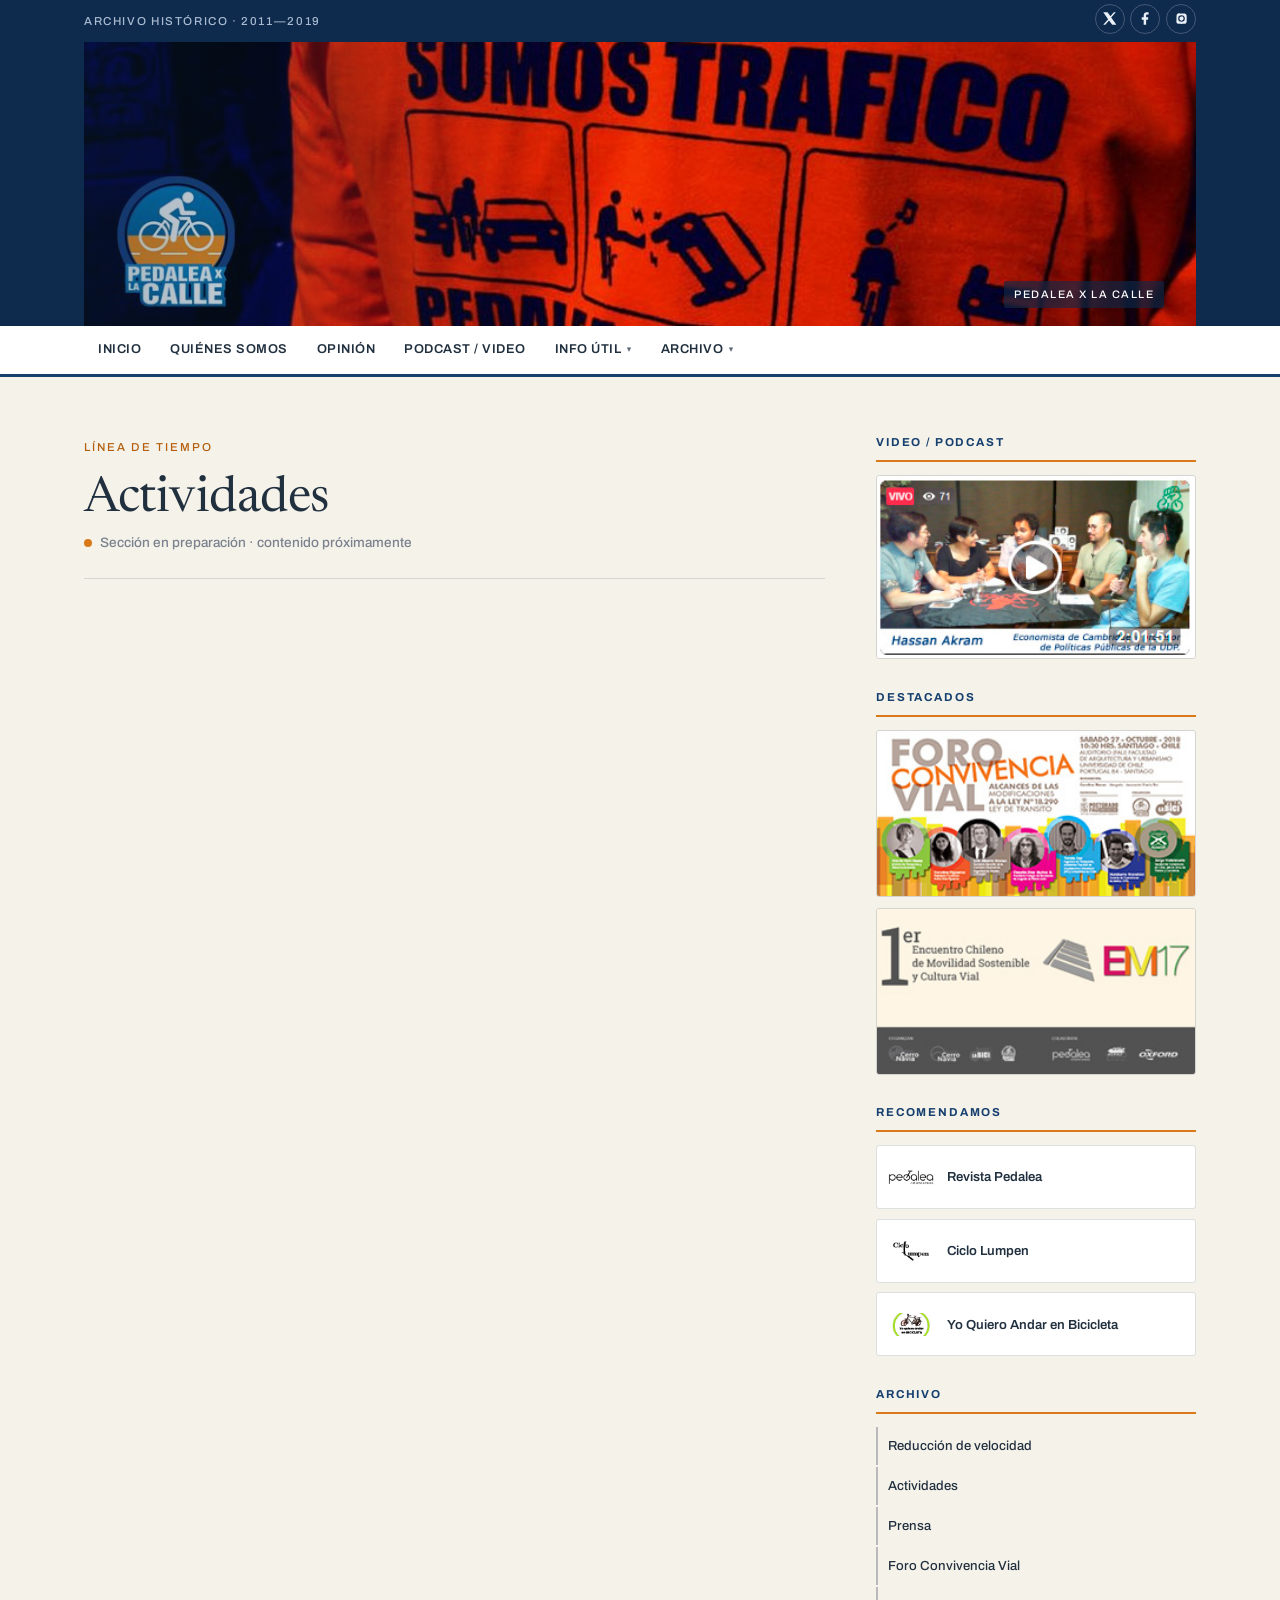
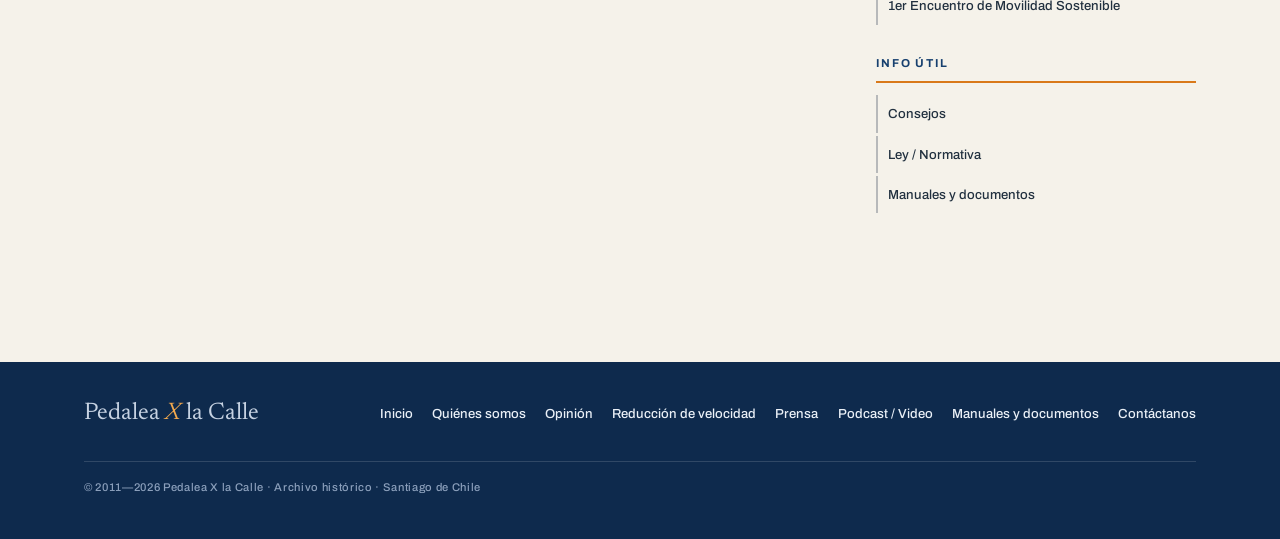
==== actividades.html @ b1c5f477 "Rediseño: portada + estructura completa con cabecera y sidebar del sitio original - Layout cabecera " ====
<!DOCTYPE html>
<html lang="es">
<head>
  <meta charset="UTF-8">
  <meta name="viewport" content="width=device-width, initial-scale=1.0">
  <title>Actividades · Pedalea X la Calle</title>
  <meta name="description" content="Actividades — archivo histórico de Pedalea X la Calle.">
  <link rel="stylesheet" href="css/estilo.css">
</head>
<body>
  <a class="skip" href="#main">Saltar al contenido</a>

  <div class="topbar">
    <div class="wrap topbar__inner">
      <span class="topbar__tag">Archivo histórico · 2011—2019</span>
      <ul class="social" aria-label="Redes sociales">
        <li><a href="https://twitter.com/Pedaleaxlacalle" aria-label="Twitter" target="_blank" rel="noopener"><svg viewBox="0 0 24 24" aria-hidden="true"><path d="M18.9 2H22l-7.3 8.3L23 22h-6.6l-5.2-6.8L5.3 22H2l7.8-8.9L2 2h6.8l4.7 6.2L18.9 2z"/></svg></a></li>
        <li><a href="https://facebook.com/PedaleaXlaCalle" aria-label="Facebook" target="_blank" rel="noopener"><svg viewBox="0 0 24 24" aria-hidden="true"><path d="M13 22v-8h3l.5-4H13V7.5c0-1.1.3-1.8 1.9-1.8H17V2.2c-.4 0-1.6-.1-3-.1-2.9 0-4.9 1.8-4.9 5v2.8H6v4h3.1v8H13z"/></svg></a></li>
        <li><a href="https://instagram.com/pedaleaxlacalle" aria-label="Instagram" target="_blank" rel="noopener"><svg viewBox="0 0 24 24" aria-hidden="true"><path d="M12 4c2.6 0 3 0 4 .06 1 .05 1.5.2 1.9.35.5.18.8.4 1.2.8.4.4.6.7.8 1.2.15.4.3.9.35 1.9.06 1 .06 1.4.06 4s0 3-.06 4c-.05 1-.2 1.5-.35 1.9-.18.5-.4.8-.8 1.2-.4.4-.7.6-1.2.8-.4.15-.9.3-1.9.35-1 .06-1.4.06-4 .06s-3 0-4-.06c-1-.05-1.5-.2-1.9-.35-.5-.18-.8-.4-1.2-.8-.4-.4-.6-.7-.8-1.2-.15-.4-.3-.9-.35-1.9C4 15 4 14.6 4 12s0-3 .06-4c.05-1 .2-1.5.35-1.9.18-.5.4-.8.8-1.2.4-.4.7-.6 1.2-.8.4-.15.9-.3 1.9-.35C9 4 9.4 4 12 4zm0 2.7A5.3 5.3 0 1 0 12 17.3 5.3 5.3 0 0 0 12 6.7zm0 1.9A3.4 3.4 0 1 1 12 15.4 3.4 3.4 0 0 1 12 8.6zm5.5-.9a1.25 1.25 0 1 1 0 2.5 1.25 1.25 0 0 1 0-2.5z"/></svg></a></li>
      </ul>
    </div>
  </div>

  <header class="masthead">
    <div class="wrap">
      <a class="banner" href="index.html" aria-label="Pedalea X la Calle — inicio">
        <img id="banner" src="img/cabecera-1.jpg" width="1144" height="292"
             alt="Pedalea X la Calle — ciclistas ocupando la calle en Santiago">
        <span class="banner__caption">Pedalea X la Calle</span>
      </a>
    </div>
  </header>

  <nav class="mainnav" aria-label="Menú principal">
    <div class="wrap mainnav__inner">
      <button class="nav-toggle" aria-expanded="false" aria-controls="menu">☰ Menú</button>
      <ul class="menu" id="menu">
        <li><a href="index.html">Inicio</a></li>
        <li><a href="quienes-somos.html">Quiénes somos</a></li>
        <li><a href="opinion.html">Opinión</a></li>
        <li><a href="podcast-video.html">Podcast / Video</a></li>
        <li class="has-sub">
          <button class="menu__btn" aria-expanded="false">Info útil</button>
          <ul class="submenu">
            <li class="submenu__label">Recursos</li>
            <li><a href="consejos.html">Consejos</a></li>
            <li><a href="normativa.html">Ley / Normativa</a></li>
            <li><a href="manuales.html">Manuales y documentos</a></li>
          </ul>
        </li>
        <li class="has-sub">
          <button class="menu__btn" aria-expanded="false">Archivo</button>
          <ul class="submenu">
            <li class="submenu__label">Campañas e hitos</li>
            <li><a href="reduccion-velocidad.html">Reducción de velocidad</a></li>
            <li><a href="actividades.html">Actividades</a></li>
            <li><a href="prensa.html">Prensa</a></li>
            <li><a href="foro-convivencia-vial.html">Foro Convivencia Vial</a></li>
            <li><a href="encuentro-movilidad.html">1er Encuentro de Movilidad Sostenible</a></li>
          </ul>
        </li>
      </ul>
    </div>
  </nav>

  <div class="wrap layout">

    <main class="content" id="main">
      <div class="page-title">
        <span class="kicker">Línea de tiempo</span>
        <h1>Actividades</h1>
        <span class="stub-note">Sección en preparación · contenido próximamente</span>
      </div>
    </main>

    <aside class="sidebar" aria-label="Contenido complementario">
      <div class="widget">
        <h2 class="widget__title">Video / Podcast</h2>
        <a class="w-banner" href="podcast-video.html">
          <img src="img/banner-podcast.jpg" width="284" height="163" alt="Conversaciones en video de Pedalea X la Calle">
        </a>
      </div>
      <div class="widget">
        <h2 class="widget__title">Destacados</h2>
        <div class="w-banners">
          <a class="w-banner" href="foro-convivencia-vial.html">
            <img src="img/banner-foro.jpg" width="270" height="140" alt="Foro Convivencia Vial 2018">
          </a>
          <a class="w-banner" href="encuentro-movilidad.html">
            <img src="img/banner-encuentro.jpg" width="270" height="140" alt="1er Encuentro de Movilidad Sostenible y Cultura Vial">
          </a>
        </div>
      </div>
      <div class="widget">
        <h2 class="widget__title">Recomendamos</h2>
        <ul class="w-allies">
          <li><a href="https://revistapedalea.com" target="_blank" rel="noopener"><img src="img/aliado-revistapedalea.jpg" alt="Revista Pedalea"><span>Revista Pedalea</span></a></li>
          <li><a href="http://ciclolumpen.cl" target="_blank" rel="noopener"><img src="img/aliado-ciclolumpen.jpg" alt="Ciclo Lumpen"><span>Ciclo Lumpen</span></a></li>
          <li><a href="https://www.facebook.com/Yo-quiero-andar-en-Bicicleta-140569169340311/" target="_blank" rel="noopener"><img src="img/aliado-yoquiero.jpg" alt="Yo Quiero Andar en Bicicleta"><span>Yo Quiero Andar en Bicicleta</span></a></li>
        </ul>
      </div>
      <div class="widget">
        <h2 class="widget__title">Archivo</h2>
        <ul class="w-nav">
          <li><a href="reduccion-velocidad.html">Reducción de velocidad</a></li>
          <li><a href="actividades.html">Actividades</a></li>
          <li><a href="prensa.html">Prensa</a></li>
          <li><a href="foro-convivencia-vial.html">Foro Convivencia Vial</a></li>
          <li><a href="encuentro-movilidad.html">1er Encuentro de Movilidad Sostenible</a></li>
        </ul>
      </div>
      <div class="widget">
        <h2 class="widget__title">Info útil</h2>
        <ul class="w-nav">
          <li><a href="consejos.html">Consejos</a></li>
          <li><a href="normativa.html">Ley / Normativa</a></li>
          <li><a href="manuales.html">Manuales y documentos</a></li>
        </ul>
      </div>
    </aside>

  </div>

  <footer class="site-foot">
    <div class="wrap site-foot__inner">
      <span class="site-foot__brand">Pedalea <em>X</em> la Calle</span>
      <nav class="site-foot__links" aria-label="Pie">
        <a href="index.html">Inicio</a>
        <a href="quienes-somos.html">Quiénes somos</a>
        <a href="opinion.html">Opinión</a>
        <a href="reduccion-velocidad.html">Reducción de velocidad</a>
        <a href="prensa.html">Prensa</a>
        <a href="podcast-video.html">Podcast / Video</a>
        <a href="manuales.html">Manuales y documentos</a>
        <a href="mailto:contacto@pedaleaxlacalle.cl">Contáctanos</a>
      </nav>
      <p class="site-foot__meta">© 2011—2026 Pedalea X la Calle · Archivo histórico · Santiago de Chile</p>
    </div>
  </footer>

  <script src="js/script.js"></script>
</body>
</html>
---- css/estilo.css ----
/* =========================================================
   PEDALEA X LA CALLE — Archivo histórico
   Estructura original (cabecera + barra lateral) con
   estética de archivo refinada. Paleta de marca: azul
   marino + naranja, sobre papel claro.
   Fuentes auto-alojadas: Newsreader (serif) + Archivo (sans).
   ========================================================= */

@import url("../fonts/fonts.css");

/* ---------- Tokens ---------- */
:root {
  --bg:        #F5F2EA;
  --surface:   #FFFFFF;
  --surface-2: #EFEBE0;
  --ink:       #21303F;
  --ink-soft:  #55606D;
  --muted:     #7A828D;
  --navy:      #17406F;
  --navy-deep: #0E2A4D;
  --orange:    #D9791A;
  --orange-deep:#B45F0E;
  --line:      rgba(20, 40, 60, 0.14);
  --line-strong: rgba(20, 40, 60, 0.28);

  --serif: 'Newsreader', Georgia, 'Times New Roman', serif;
  --sans:  'Archivo', system-ui, -apple-system, Segoe UI, sans-serif;

  --wrap: 1200px;
  --gutter: clamp(1rem, 3.5vw, 2.75rem);
  --radius: 3px;
}

*, *::before, *::after { box-sizing: border-box; }
html { -webkit-text-size-adjust: 100%; scroll-behavior: smooth; }
body {
  margin: 0;
  background: var(--bg);
  color: var(--ink);
  font-family: var(--serif);
  font-size: clamp(1rem, 0.35vw + 0.96rem, 1.12rem);
  line-height: 1.65;
  -webkit-font-smoothing: antialiased;
  overflow-x: hidden;
}
img { max-width: 100%; display: block; }
a { color: var(--navy); text-underline-offset: 2px; }
a:hover { color: var(--orange-deep); }

.wrap { max-width: var(--wrap); margin-inline: auto; padding-inline: var(--gutter); }
.sans { font-family: var(--sans); }

/* Skip link */
.skip { position: absolute; left: -999px; top: 0; background: var(--navy); color: #fff; padding: .6rem 1rem; z-index: 1000; font-family: var(--sans); }
.skip:focus { left: .5rem; top: .5rem; }

/* =========================================================
   TOP BAR (redes + buscador)
   ========================================================= */
.topbar { background: var(--navy-deep); color: #EAF0F7; }
.topbar__inner { display: flex; align-items: center; justify-content: space-between; gap: 1rem; min-height: 42px; }
.topbar__tag { font-family: var(--sans); font-size: .72rem; letter-spacing: .14em; text-transform: uppercase; color: #A9BBD1; }
.social { display: flex; gap: .35rem; list-style: none; margin: 0; padding: 0; }
.social a {
  display: inline-flex; align-items: center; justify-content: center;
  width: 30px; height: 30px; border-radius: 50%; color: #EAF0F7; text-decoration: none;
  border: 1px solid rgba(255,255,255,.22); transition: background .2s, color .2s, border-color .2s;
}
.social a:hover { background: var(--orange); border-color: var(--orange); color: #fff; }
.social svg { width: 15px; height: 15px; fill: currentColor; }

/* =========================================================
   MASTHEAD (cabecera con imagen rotativa)
   ========================================================= */
.masthead { background: var(--navy-deep); }
.banner {
  display: block;
  position: relative;
  aspect-ratio: 1144 / 292;
  max-height: 300px;
  overflow: hidden;
  background: var(--navy-deep);
  text-decoration: none;
}
.banner img { width: 100%; height: 100%; object-fit: cover; object-position: center; }
.banner::after {
  content: ""; position: absolute; inset: 0;
  background: linear-gradient(90deg, rgba(14,42,77,.35) 0%, rgba(14,42,77,0) 45%);
  pointer-events: none;
}
.banner__caption {
  position: absolute; right: clamp(.8rem, 3vw, 2rem); bottom: clamp(.6rem, 2vw, 1.1rem);
  font-family: var(--sans); font-size: .68rem; letter-spacing: .14em; text-transform: uppercase;
  color: #fff; background: rgba(14,42,77,.62); padding: .3rem .6rem; border-radius: 2px; backdrop-filter: blur(2px);
}

/* =========================================================
   NAV PRINCIPAL
   ========================================================= */
.mainnav { background: var(--surface); border-bottom: 3px solid var(--navy); position: sticky; top: 0; z-index: 200; }
.mainnav__inner { display: flex; align-items: stretch; justify-content: space-between; gap: 1rem; }
.menu { display: flex; flex-wrap: wrap; list-style: none; margin: 0; padding: 0; }
.menu > li { position: relative; }
.menu > li > a, .menu__btn {
  display: inline-flex; align-items: center; gap: .35rem;
  font-family: var(--sans); font-weight: 600; font-size: .8rem; letter-spacing: .04em; text-transform: uppercase;
  color: var(--ink); text-decoration: none;
  padding: 1.1rem .9rem; border: 0; background: none; cursor: pointer; line-height: 1;
  transition: color .2s, background .2s;
}
.menu > li > a:hover, .menu__btn:hover { color: var(--orange-deep); background: var(--surface-2); }
.menu > li > a[aria-current="page"] { color: var(--navy); box-shadow: inset 0 -3px 0 var(--orange); }
.menu__btn::after { content: "▾"; font-size: .7em; opacity: .7; }

/* Dropdown */
.has-sub .submenu {
  position: absolute; top: 100%; left: 0; min-width: 250px;
  background: var(--surface); border: 1px solid var(--line-strong); border-top: 3px solid var(--orange);
  list-style: none; margin: 0; padding: .4rem 0; box-shadow: 0 14px 30px rgba(14,42,77,.16);
  opacity: 0; visibility: hidden; transform: translateY(6px); transition: opacity .18s, transform .18s, visibility .18s; z-index: 10;
}
.has-sub:hover .submenu, .has-sub:focus-within .submenu, .submenu.open { opacity: 1; visibility: visible; transform: none; }
.submenu a { display: block; font-family: var(--sans); font-size: .82rem; color: var(--ink); text-decoration: none; padding: .6rem 1.1rem; }
.submenu a:hover { background: var(--surface-2); color: var(--orange-deep); }
.submenu__label { display: block; font-family: var(--sans); font-size: .62rem; letter-spacing: .16em; text-transform: uppercase; color: var(--muted); padding: .5rem 1.1rem .2rem; }

.nav-toggle { display: none; }

/* =========================================================
   LAYOUT (contenido + sidebar)
   ========================================================= */
.layout { display: grid; grid-template-columns: minmax(0, 1fr) 320px; gap: clamp(1.6rem, 4vw, 3.5rem); padding-block: clamp(2rem, 5vw, 3.5rem); align-items: start; }
.content { min-width: 0; }
.sidebar { min-width: 0; position: sticky; top: 78px; }

/* =========================================================
   PORTADA — contenido principal
   ========================================================= */
.lead { border-bottom: 1px solid var(--line); padding-bottom: 2rem; margin-bottom: 2.2rem; }
.lead .kicker { font-family: var(--sans); font-size: .74rem; letter-spacing: .18em; text-transform: uppercase; color: var(--orange-deep); }
.lead h1 { font-weight: 400; font-size: clamp(2.1rem, 4.6vw, 3.4rem); line-height: 1.06; letter-spacing: -.01em; margin: .8rem 0 1rem; }
.lead h1 em { font-style: italic; color: var(--navy); }
.lead p { color: var(--ink-soft); font-size: clamp(1.05rem, 1.3vw, 1.22rem); max-width: 60ch; margin: 0; }

.block-head { display: flex; align-items: baseline; justify-content: space-between; gap: 1rem; margin: 2.6rem 0 1.2rem; }
.block-head h2 { font-family: var(--sans); font-weight: 700; font-size: .82rem; letter-spacing: .16em; text-transform: uppercase; color: var(--navy); margin: 0; }
.block-head h2::before { content: ""; display: inline-block; width: 26px; height: 2px; background: var(--orange); vertical-align: middle; margin-right: .6rem; }

/* Destacado grande (campaña madre) */
.hero-feature {
  display: grid; grid-template-columns: 1.15fr 1fr; gap: 0;
  background: var(--navy-deep); color: #EAF0F7; border-radius: var(--radius); overflow: hidden;
}
.hero-feature__body { padding: clamp(1.6rem, 3vw, 2.6rem); }
.hero-feature__tag { font-family: var(--sans); font-size: .7rem; letter-spacing: .16em; text-transform: uppercase; color: var(--orange); }
.hero-feature h3 { font-weight: 400; font-size: clamp(1.6rem, 3vw, 2.4rem); line-height: 1.08; margin: .7rem 0 .8rem; }
.hero-feature h3 em { font-style: italic; color: #F2A94E; }
.hero-feature p { color: #C6D2E2; margin: 0 0 1.4rem; }
.hero-feature__media { background: var(--navy) center/cover; display: grid; place-items: center; position: relative; min-height: 180px; }
.hero-feature__num { font-family: var(--serif); font-style: italic; font-weight: 300; font-size: clamp(5rem, 12vw, 9rem); color: rgba(242,169,78,.28); line-height: 1; }
.more-link { display: inline-flex; align-items: center; gap: .5rem; font-family: var(--sans); font-weight: 700; font-size: .78rem; letter-spacing: .06em; text-transform: uppercase; color: #F2A94E; text-decoration: none; }
.more-link:hover { color: #fff; }
.more-link .arw { transition: transform .2s; }
.more-link:hover .arw { transform: translateX(4px); }

/* Cards de secciones */
.cards { display: grid; grid-template-columns: repeat(auto-fill, minmax(min(100%, 220px), 1fr)); gap: 1px; background: var(--line-strong); border: 1px solid var(--line-strong); border-radius: var(--radius); overflow: hidden; }
.card { background: var(--surface); padding: 1.4rem 1.3rem 1.6rem; text-decoration: none; color: inherit; display: flex; flex-direction: column; gap: .45rem; min-height: 170px; transition: background .2s; }
.card:hover { background: var(--surface-2); }
.card__k { font-family: var(--sans); font-size: .66rem; letter-spacing: .12em; text-transform: uppercase; color: var(--orange-deep); }
.card h3 { font-weight: 400; font-size: 1.35rem; line-height: 1.12; margin: .1rem 0 0; }
.card p { color: var(--ink-soft); font-size: .92rem; margin: 0; }
.card__go { margin-top: auto; font-family: var(--sans); font-size: .68rem; text-transform: uppercase; letter-spacing: .08em; color: var(--muted); }
.card:hover .card__go { color: var(--orange-deep); }

/* =========================================================
   SIDEBAR — widgets
   ========================================================= */
.widget { margin-bottom: 1.8rem; }
.widget__title { font-family: var(--sans); font-weight: 700; font-size: .72rem; letter-spacing: .16em; text-transform: uppercase; color: var(--navy); margin: 0 0 .8rem; padding-bottom: .5rem; border-bottom: 2px solid var(--orange); }

/* Video/Podcast destacado */
.w-featured { display: block; text-decoration: none; color: #fff; background: var(--navy); border-radius: var(--radius); padding: 1.3rem 1.2rem; position: relative; overflow: hidden; transition: background .2s; }
.w-featured:hover { background: var(--navy-deep); color: #fff; }
.w-featured .k { font-family: var(--sans); font-size: .64rem; letter-spacing: .16em; text-transform: uppercase; color: var(--orange); }
.w-featured strong { display: block; font-family: var(--serif); font-weight: 400; font-size: 1.5rem; line-height: 1.1; margin-top: .3rem; }
.w-featured .play { position: absolute; right: .9rem; bottom: .7rem; width: 38px; height: 38px; border-radius: 50%; background: var(--orange); display: grid; place-items: center; }
.w-featured .play::before { content: ""; border-left: 12px solid #fff; border-top: 7px solid transparent; border-bottom: 7px solid transparent; margin-left: 3px; }

/* Banners del sidebar (video/podcast, archivo) */
.w-banners { display: grid; gap: .7rem; }
.w-banner { display: block; border-radius: var(--radius); overflow: hidden; border: 1px solid var(--line); transition: transform .2s, box-shadow .2s, border-color .2s; }
.w-banner img { width: 100%; height: auto; display: block; }
.w-banner:hover { transform: translateY(-2px); border-color: var(--orange); box-shadow: 0 10px 22px rgba(14,42,77,.14); }

/* Aliados (logos) */
.w-allies { list-style: none; margin: 0; padding: 0; display: grid; gap: .6rem; }
.w-allies a { display: flex; align-items: center; gap: .8rem; text-decoration: none; color: var(--ink); background: #fff; border: 1px solid var(--line); border-radius: var(--radius); padding: .5rem .7rem; transition: border-color .2s, transform .2s; }
.w-allies a:hover { border-color: var(--orange); transform: translateX(3px); }
.w-allies img { width: 46px; height: 46px; object-fit: contain; background: #fff; flex: 0 0 auto; border-radius: 2px; }
.w-allies span { font-family: var(--sans); font-size: .82rem; font-weight: 600; line-height: 1.2; }

/* Índice de navegación en el sidebar (Archivo / Info útil) */
.w-nav { list-style: none; margin: 0; padding: 0; display: grid; gap: .15rem; }
.w-nav a { display: block; font-family: var(--sans); font-size: .82rem; color: var(--ink); text-decoration: none; padding: .5rem .65rem; border-left: 2px solid var(--line-strong); transition: border-color .2s, color .2s, background .2s, padding-left .2s; }
.w-nav a:hover { border-left-color: var(--orange); color: var(--orange-deep); background: var(--surface-2); padding-left: .95rem; }

/* =========================================================
   PÁGINAS INTERIORES (stub + prosa futura)
   ========================================================= */
.page-title { border-bottom: 1px solid var(--line); padding-bottom: 1.2rem; margin-bottom: 1.6rem; }
.page-title .kicker { font-family: var(--sans); font-size: .72rem; letter-spacing: .18em; text-transform: uppercase; color: var(--orange-deep); }
.page-title h1 { font-weight: 400; font-size: clamp(2rem, 4.4vw, 3.1rem); line-height: 1.05; letter-spacing: -.01em; margin: .7rem 0 0; }
.page-title h1 em { font-style: italic; color: var(--navy); }
.stub-note { font-family: var(--sans); font-size: .85rem; color: var(--muted); display: inline-flex; align-items: center; gap: .5rem; margin-top: .4rem; }
.stub-note::before { content: ""; width: 8px; height: 8px; border-radius: 50%; background: var(--orange); }

/* Prosa (para cuando se vuelque contenido) */
.prose { max-width: 68ch; }
.prose p { margin: 0 0 1.1rem; }
.prose h2 { font-weight: 400; font-size: 1.7rem; margin: 2rem 0 .8rem; }
.prose img { border-radius: var(--radius); margin: 1.4rem 0; }

/* =========================================================
   FOOTER
   ========================================================= */
.site-foot { background: var(--navy-deep); color: #C6D2E2; margin-top: clamp(2rem, 6vw, 4rem); }
.site-foot__inner { display: flex; flex-wrap: wrap; align-items: center; justify-content: space-between; gap: 1rem; padding-block: 2rem; }
.site-foot a { color: #EAF0F7; text-decoration: none; }
.site-foot a:hover { color: var(--orange); }
.site-foot__brand { font-family: var(--serif); font-size: 1.5rem; }
.site-foot__brand em { font-style: italic; color: #F2A94E; }
.site-foot__links { font-family: var(--sans); font-size: .82rem; display: flex; gap: 1.2rem; flex-wrap: wrap; }
.site-foot__meta { width: 100%; border-top: 1px solid rgba(255,255,255,.14); padding-top: 1rem; font-family: var(--sans); font-size: .7rem; letter-spacing: .06em; color: #8CA0BC; }

/* =========================================================
   REVEAL
   ========================================================= */
@media (prefers-reduced-motion: no-preference) {
  .reveal { opacity: 0; transform: translateY(18px); transition: opacity .7s ease, transform .7s cubic-bezier(.2,.7,.2,1); }
  .reveal.is-in { opacity: 1; transform: none; }
}

/* =========================================================
   RESPONSIVE
   ========================================================= */
@media (max-width: 900px) {
  .layout { grid-template-columns: 1fr; }
  .sidebar { position: static; border-top: 1px solid var(--line); padding-top: 2rem; }
  .hero-feature { grid-template-columns: 1fr; }
  .hero-feature__media { min-height: 120px; }
}
@media (max-width: 680px) {
  .topbar__tag { display: none; }
  .nav-toggle {
    display: inline-flex; align-items: center; gap: .5rem; margin: .4rem 0;
    font-family: var(--sans); font-weight: 600; font-size: .78rem; text-transform: uppercase; letter-spacing: .08em;
    background: none; border: 1px solid var(--line-strong); color: var(--ink); padding: .55rem .8rem; border-radius: var(--radius); cursor: pointer;
  }
  .mainnav__inner { flex-direction: column; align-items: stretch; }
  .menu { flex-direction: column; max-height: 0; overflow: hidden; transition: max-height .3s ease; }
  .menu.open { max-height: 720px; padding-bottom: .5rem; }
  .menu > li > a, .menu__btn { padding: .85rem .4rem; width: 100%; border-bottom: 1px solid var(--line); }
  .has-sub .submenu { position: static; opacity: 1; visibility: visible; transform: none; box-shadow: none; border: 0; border-left: 2px solid var(--orange); margin-left: .8rem; display: none; }
  .has-sub .submenu.open { display: block; }
}
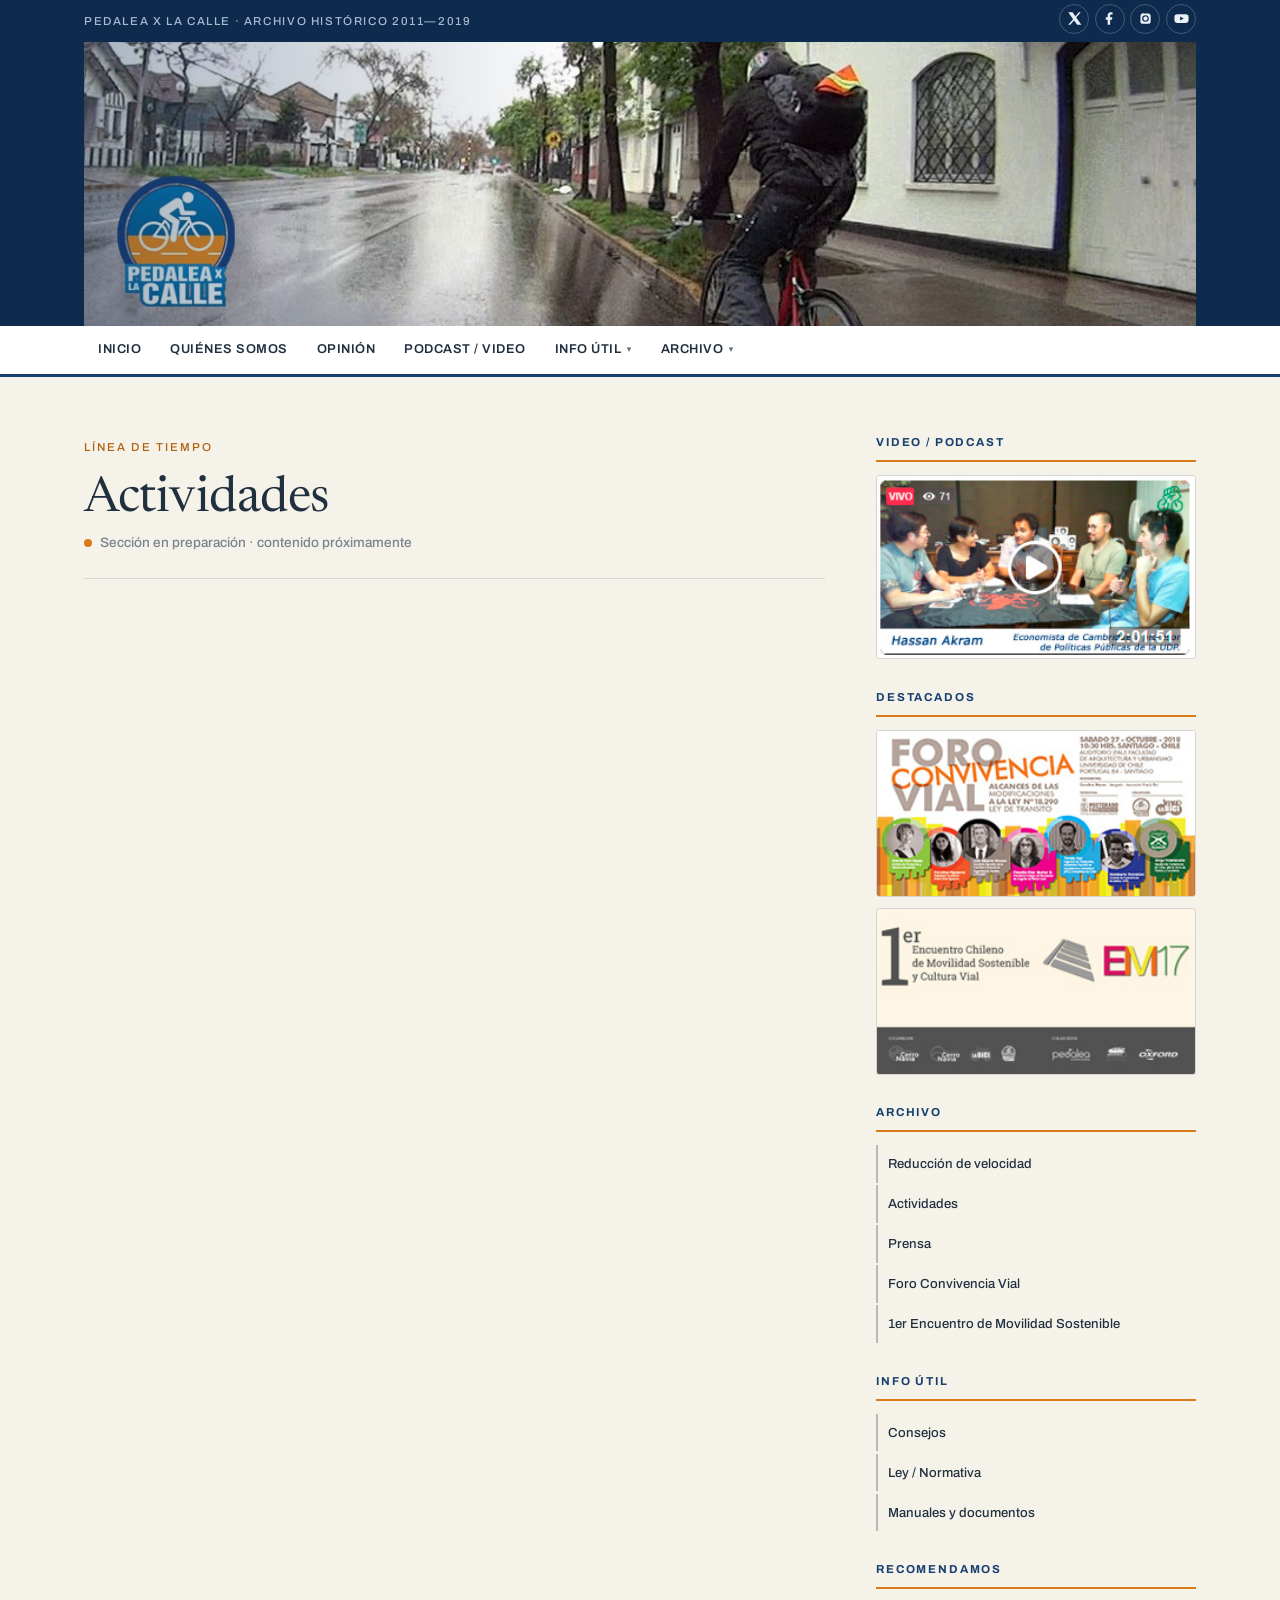
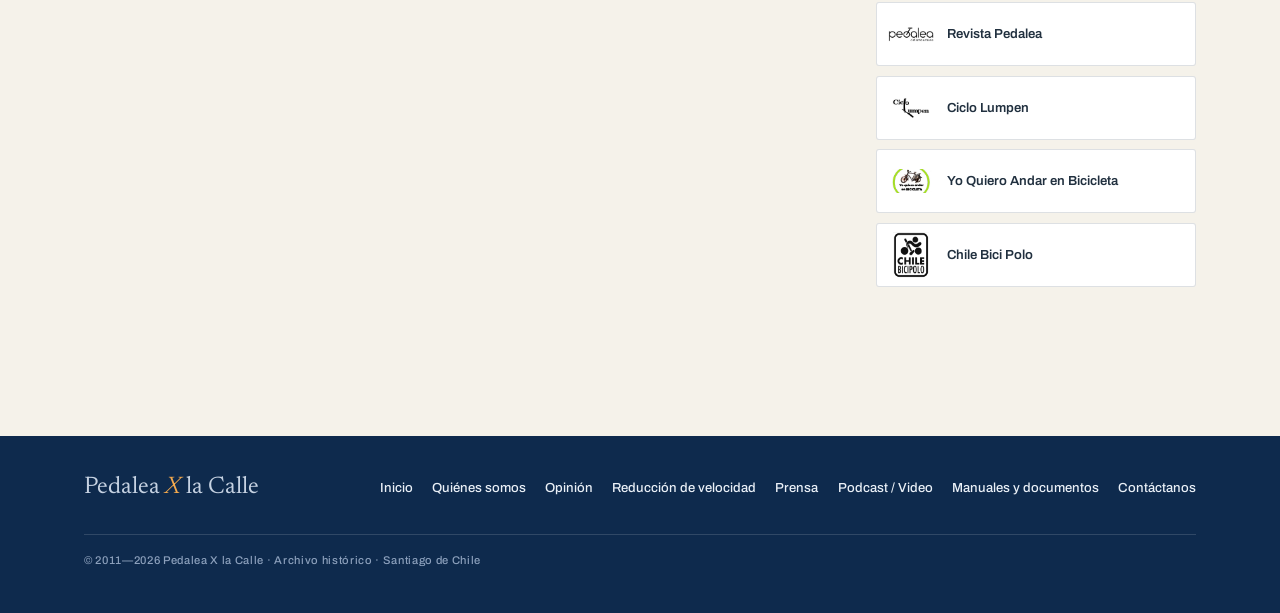
==== commit 8c38e0f5: "Ajustes de diseño: YouTube, cabecera sin texto sobrepuesto, sidebar reordenado - Ícono de YouTube en" ====
--- a/actividades.html
+++ b/actividades.html
@@ -12,11 +12,12 @@
 
   <div class="topbar">
     <div class="wrap topbar__inner">
-      <span class="topbar__tag">Archivo histórico · 2011—2019</span>
+      <span class="topbar__tag">Pedalea X la Calle · Archivo Histórico 2011—2019</span>
       <ul class="social" aria-label="Redes sociales">
         <li><a href="https://twitter.com/Pedaleaxlacalle" aria-label="Twitter" target="_blank" rel="noopener"><svg viewBox="0 0 24 24" aria-hidden="true"><path d="M18.9 2H22l-7.3 8.3L23 22h-6.6l-5.2-6.8L5.3 22H2l7.8-8.9L2 2h6.8l4.7 6.2L18.9 2z"/></svg></a></li>
         <li><a href="https://facebook.com/PedaleaXlaCalle" aria-label="Facebook" target="_blank" rel="noopener"><svg viewBox="0 0 24 24" aria-hidden="true"><path d="M13 22v-8h3l.5-4H13V7.5c0-1.1.3-1.8 1.9-1.8H17V2.2c-.4 0-1.6-.1-3-.1-2.9 0-4.9 1.8-4.9 5v2.8H6v4h3.1v8H13z"/></svg></a></li>
         <li><a href="https://instagram.com/pedaleaxlacalle" aria-label="Instagram" target="_blank" rel="noopener"><svg viewBox="0 0 24 24" aria-hidden="true"><path d="M12 4c2.6 0 3 0 4 .06 1 .05 1.5.2 1.9.35.5.18.8.4 1.2.8.4.4.6.7.8 1.2.15.4.3.9.35 1.9.06 1 .06 1.4.06 4s0 3-.06 4c-.05 1-.2 1.5-.35 1.9-.18.5-.4.8-.8 1.2-.4.4-.7.6-1.2.8-.4.15-.9.3-1.9.35-1 .06-1.4.06-4 .06s-3 0-4-.06c-1-.05-1.5-.2-1.9-.35-.5-.18-.8-.4-1.2-.8-.4-.4-.6-.7-.8-1.2-.15-.4-.3-.9-.35-1.9C4 15 4 14.6 4 12s0-3 .06-4c.05-1 .2-1.5.35-1.9.18-.5.4-.8.8-1.2.4-.4.7-.6 1.2-.8.4-.15.9-.3 1.9-.35C9 4 9.4 4 12 4zm0 2.7A5.3 5.3 0 1 0 12 17.3 5.3 5.3 0 0 0 12 6.7zm0 1.9A3.4 3.4 0 1 1 12 15.4 3.4 3.4 0 0 1 12 8.6zm5.5-.9a1.25 1.25 0 1 1 0 2.5 1.25 1.25 0 0 1 0-2.5z"/></svg></a></li>
+        <li><a href="https://www.youtube.com/@pedaleaxlacalle" aria-label="YouTube" target="_blank" rel="noopener"><svg viewBox="0 0 24 24" aria-hidden="true"><path d="M23 7.5a3 3 0 0 0-2.1-2.1C19 5 12 5 12 5s-7 0-8.9.4A3 3 0 0 0 1 7.5 31 31 0 0 0 .6 12 31 31 0 0 0 1 16.5a3 3 0 0 0 2.1 2.1C5 19 12 19 12 19s7 0 8.9-.4a3 3 0 0 0 2.1-2.1A31 31 0 0 0 23.4 12 31 31 0 0 0 23 7.5zM9.8 15.3V8.7l5.7 3.3-5.7 3.3z"/></svg></a></li>
       </ul>
     </div>
   </div>
@@ -26,7 +27,6 @@
       <a class="banner" href="index.html" aria-label="Pedalea X la Calle — inicio">
         <img id="banner" src="img/cabecera-1.jpg" width="1144" height="292"
              alt="Pedalea X la Calle — ciclistas ocupando la calle en Santiago">
-        <span class="banner__caption">Pedalea X la Calle</span>
       </a>
     </div>
   </header>
@@ -92,14 +92,6 @@
         </div>
       </div>
       <div class="widget">
-        <h2 class="widget__title">Recomendamos</h2>
-        <ul class="w-allies">
-          <li><a href="https://revistapedalea.com" target="_blank" rel="noopener"><img src="img/aliado-revistapedalea.jpg" alt="Revista Pedalea"><span>Revista Pedalea</span></a></li>
-          <li><a href="http://ciclolumpen.cl" target="_blank" rel="noopener"><img src="img/aliado-ciclolumpen.jpg" alt="Ciclo Lumpen"><span>Ciclo Lumpen</span></a></li>
-          <li><a href="https://www.facebook.com/Yo-quiero-andar-en-Bicicleta-140569169340311/" target="_blank" rel="noopener"><img src="img/aliado-yoquiero.jpg" alt="Yo Quiero Andar en Bicicleta"><span>Yo Quiero Andar en Bicicleta</span></a></li>
-        </ul>
-      </div>
-      <div class="widget">
         <h2 class="widget__title">Archivo</h2>
         <ul class="w-nav">
           <li><a href="reduccion-velocidad.html">Reducción de velocidad</a></li>
@@ -117,6 +109,15 @@
           <li><a href="manuales.html">Manuales y documentos</a></li>
         </ul>
       </div>
+      <div class="widget">
+        <h2 class="widget__title">Recomendamos</h2>
+        <ul class="w-allies">
+          <li><a href="https://revistapedalea.com" target="_blank" rel="noopener"><img src="img/aliado-revistapedalea.jpg" alt="Revista Pedalea"><span>Revista Pedalea</span></a></li>
+          <li><a href="http://ciclolumpen.cl" target="_blank" rel="noopener"><img src="img/aliado-ciclolumpen.jpg" alt="Ciclo Lumpen"><span>Ciclo Lumpen</span></a></li>
+          <li><a href="https://www.facebook.com/Yo-quiero-andar-en-Bicicleta-140569169340311/" target="_blank" rel="noopener"><img src="img/aliado-yoquiero.jpg" alt="Yo Quiero Andar en Bicicleta"><span>Yo Quiero Andar en Bicicleta</span></a></li>
+          <li><a href="https://bikepolo.cl/" target="_blank" rel="noopener"><img src="img/chilebicipolo.png" alt="Chile Bici Polo"><span>Chile Bici Polo</span></a></li>
+        </ul>
+      </div>
     </aside>
 
   </div>
@@ -132,7 +133,7 @@
         <a href="prensa.html">Prensa</a>
         <a href="podcast-video.html">Podcast / Video</a>
         <a href="manuales.html">Manuales y documentos</a>
-        <a href="mailto:contacto@pedaleaxlacalle.cl">Contáctanos</a>
+        <a href="quienes-somos.html#contacto">Contáctanos</a>
       </nav>
       <p class="site-foot__meta">© 2011—2026 Pedalea X la Calle · Archivo histórico · Santiago de Chile</p>
     </div>
--- a/css/estilo.css
+++ b/css/estilo.css
@@ -88,12 +88,6 @@
   background: linear-gradient(90deg, rgba(14,42,77,.35) 0%, rgba(14,42,77,0) 45%);
   pointer-events: none;
 }
-.banner__caption {
-  position: absolute; right: clamp(.8rem, 3vw, 2rem); bottom: clamp(.6rem, 2vw, 1.1rem);
-  font-family: var(--sans); font-size: .68rem; letter-spacing: .14em; text-transform: uppercase;
-  color: #fff; background: rgba(14,42,77,.62); padding: .3rem .6rem; border-radius: 2px; backdrop-filter: blur(2px);
-}
-
 /* =========================================================
    NAV PRINCIPAL
    ========================================================= */
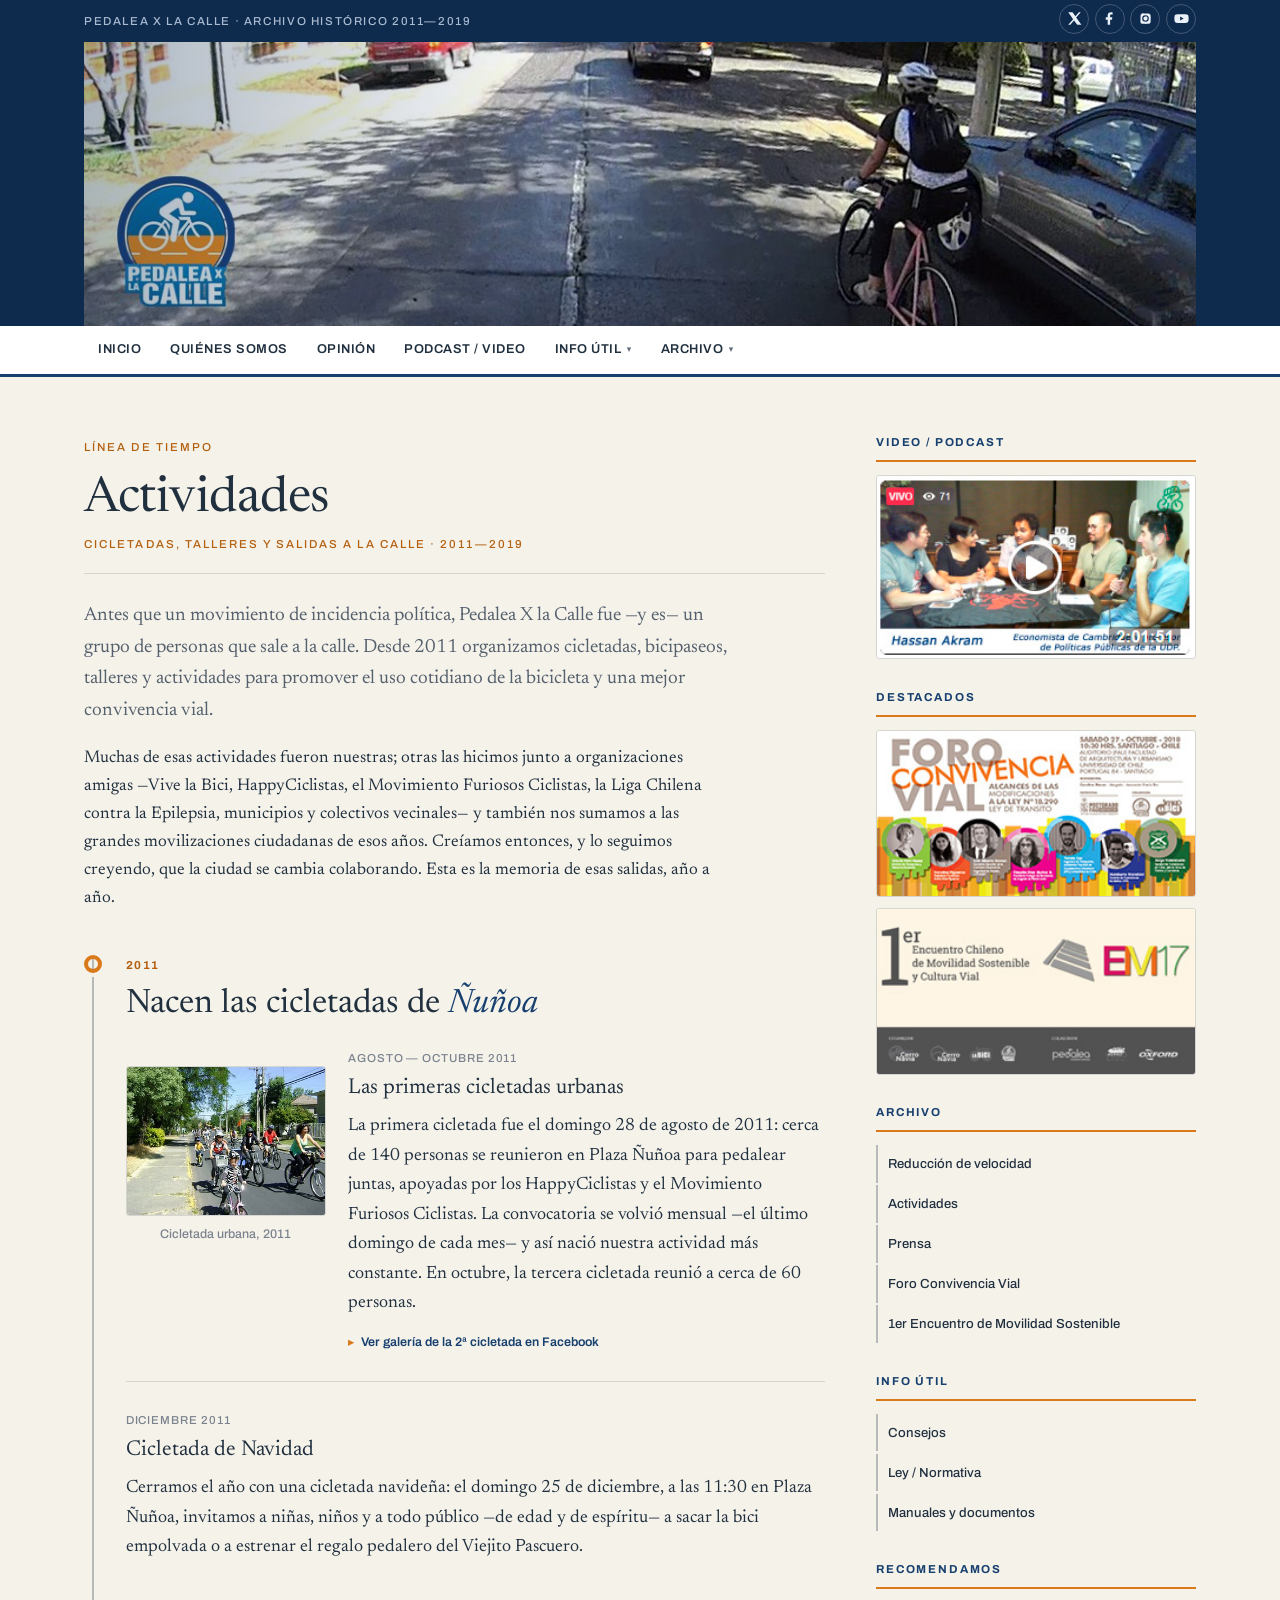
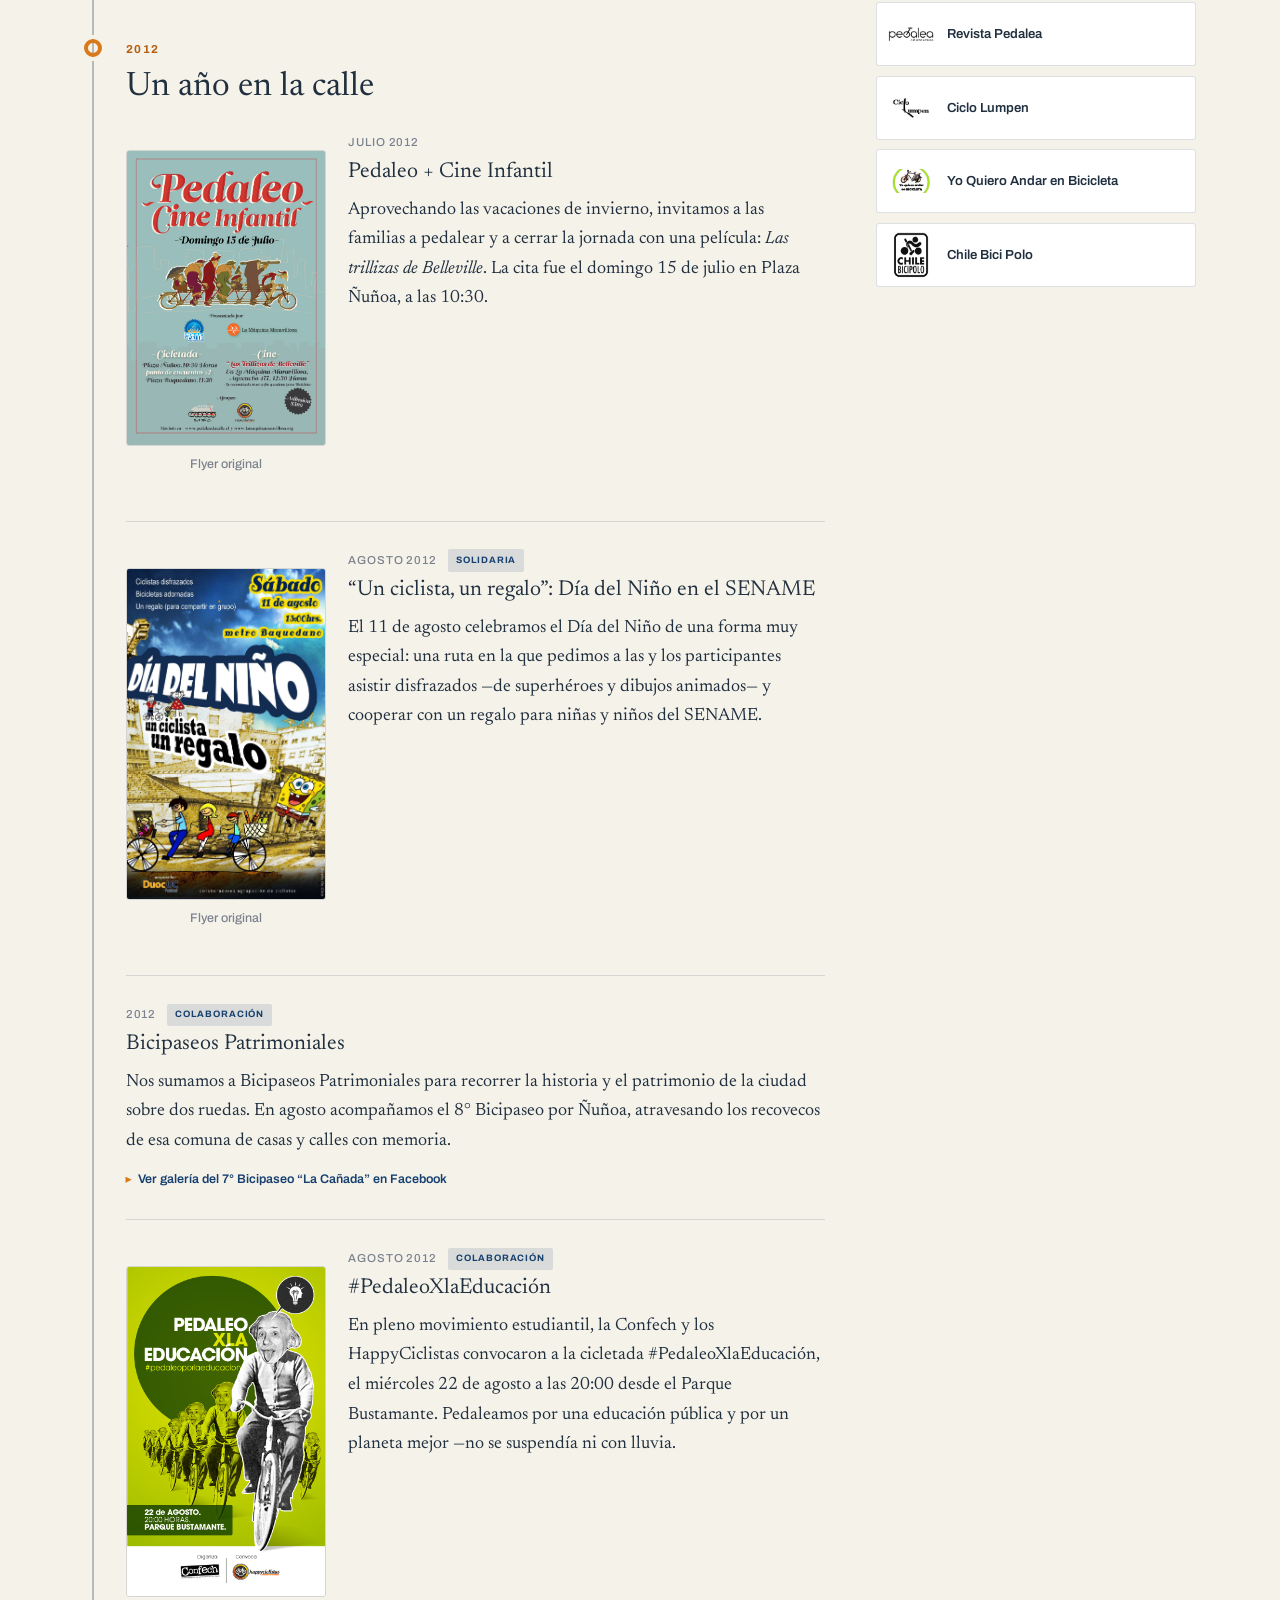
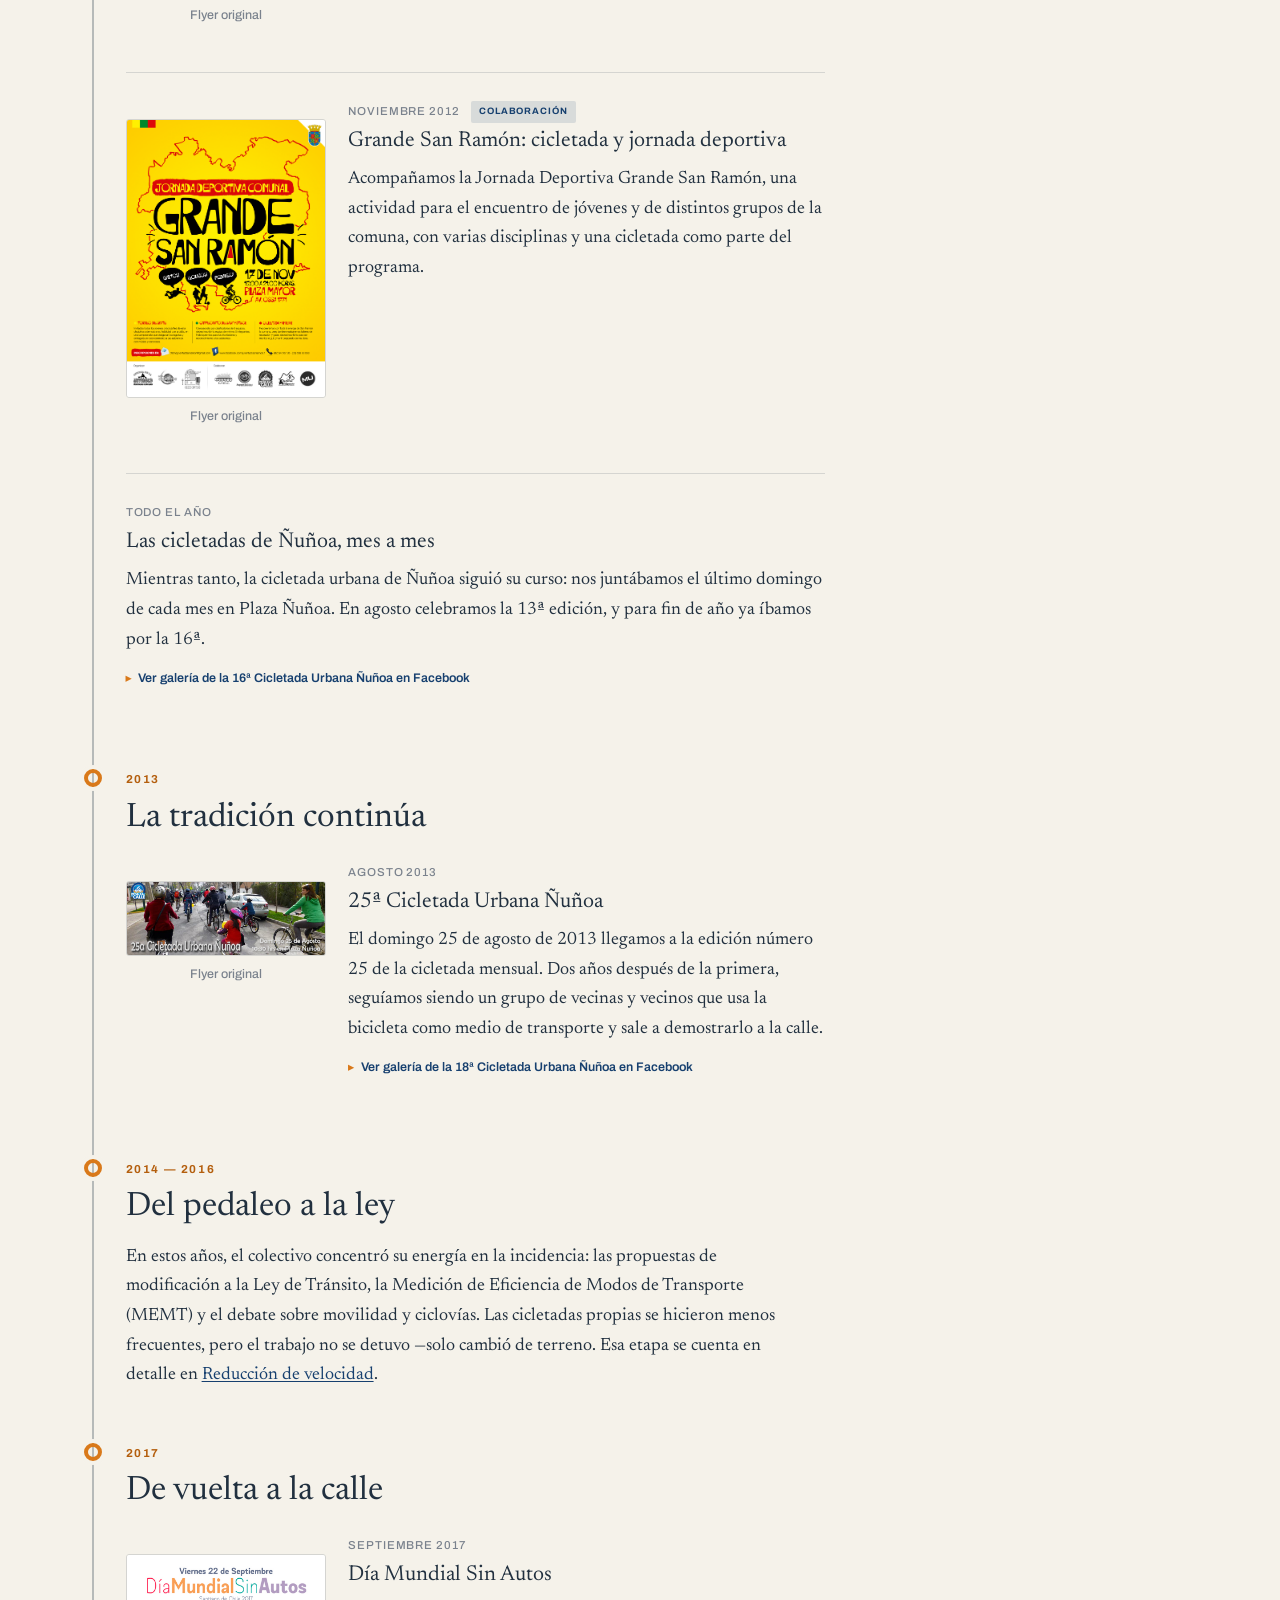
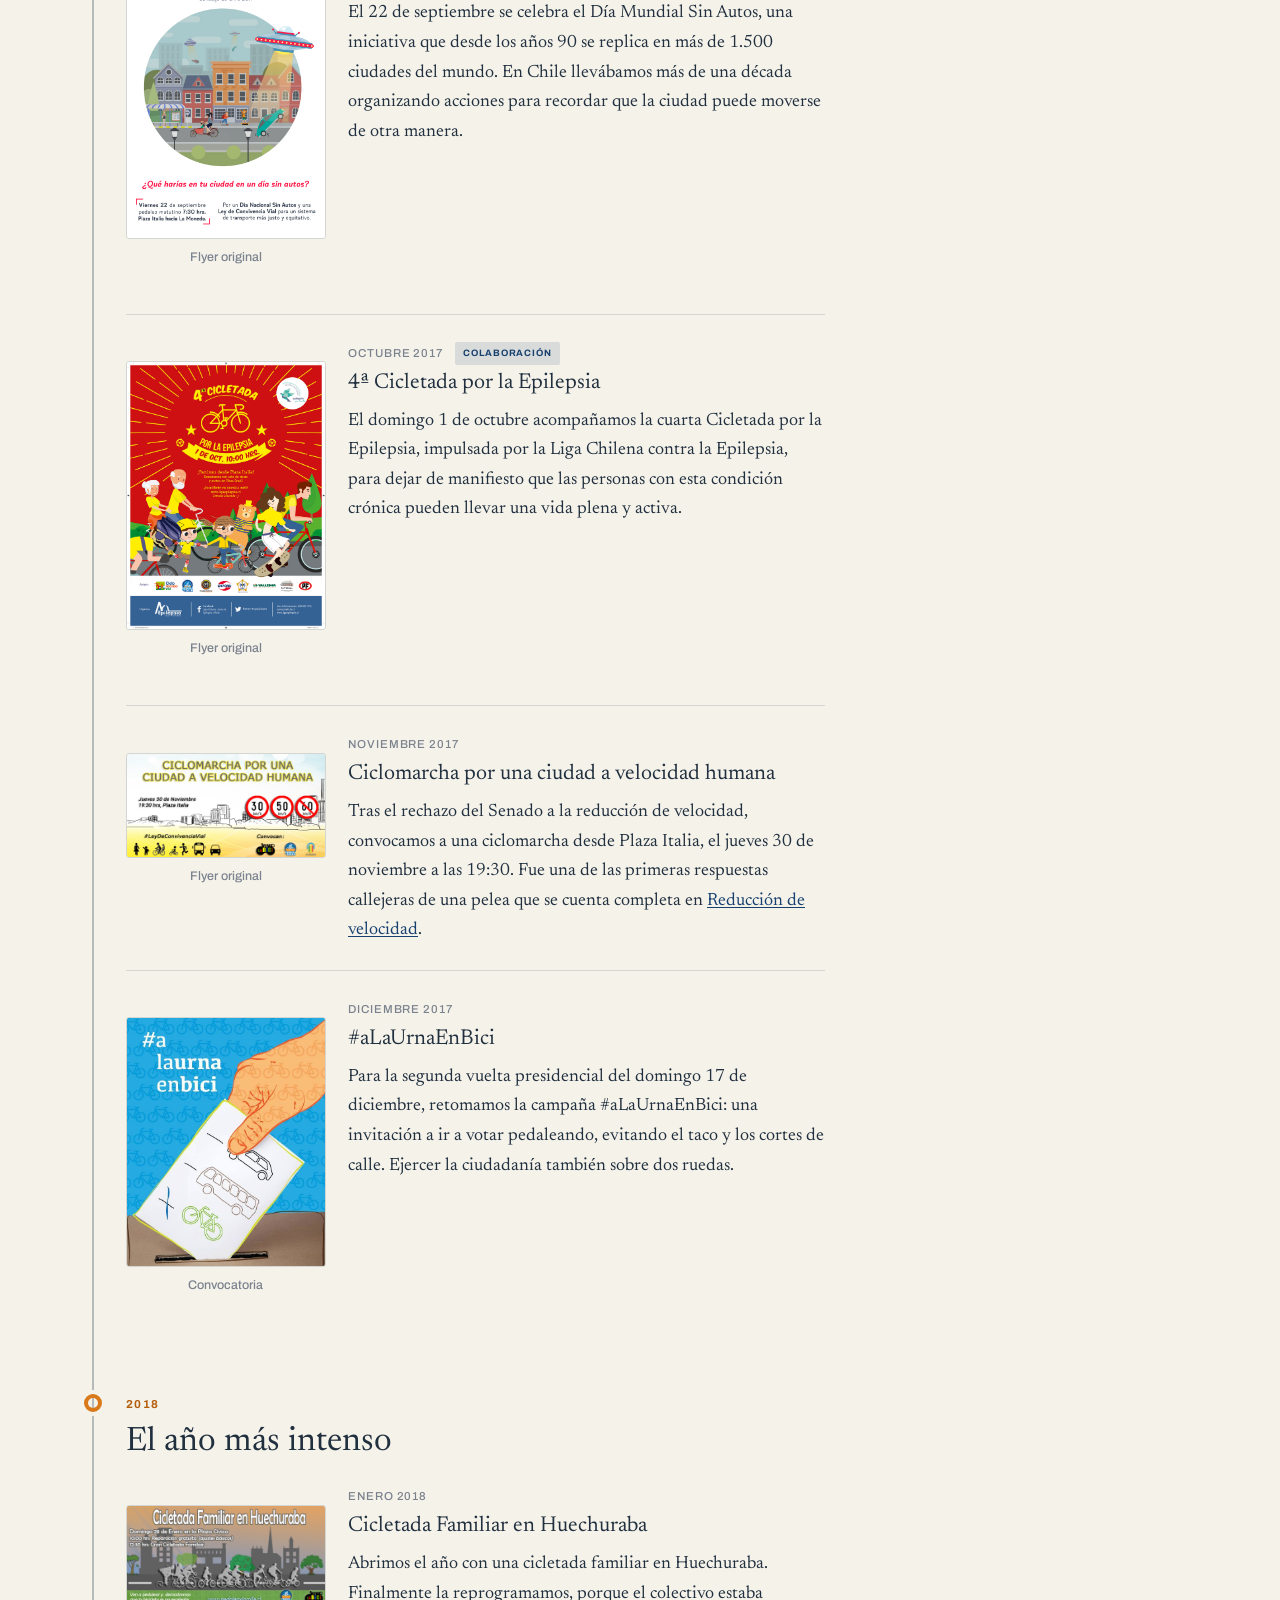
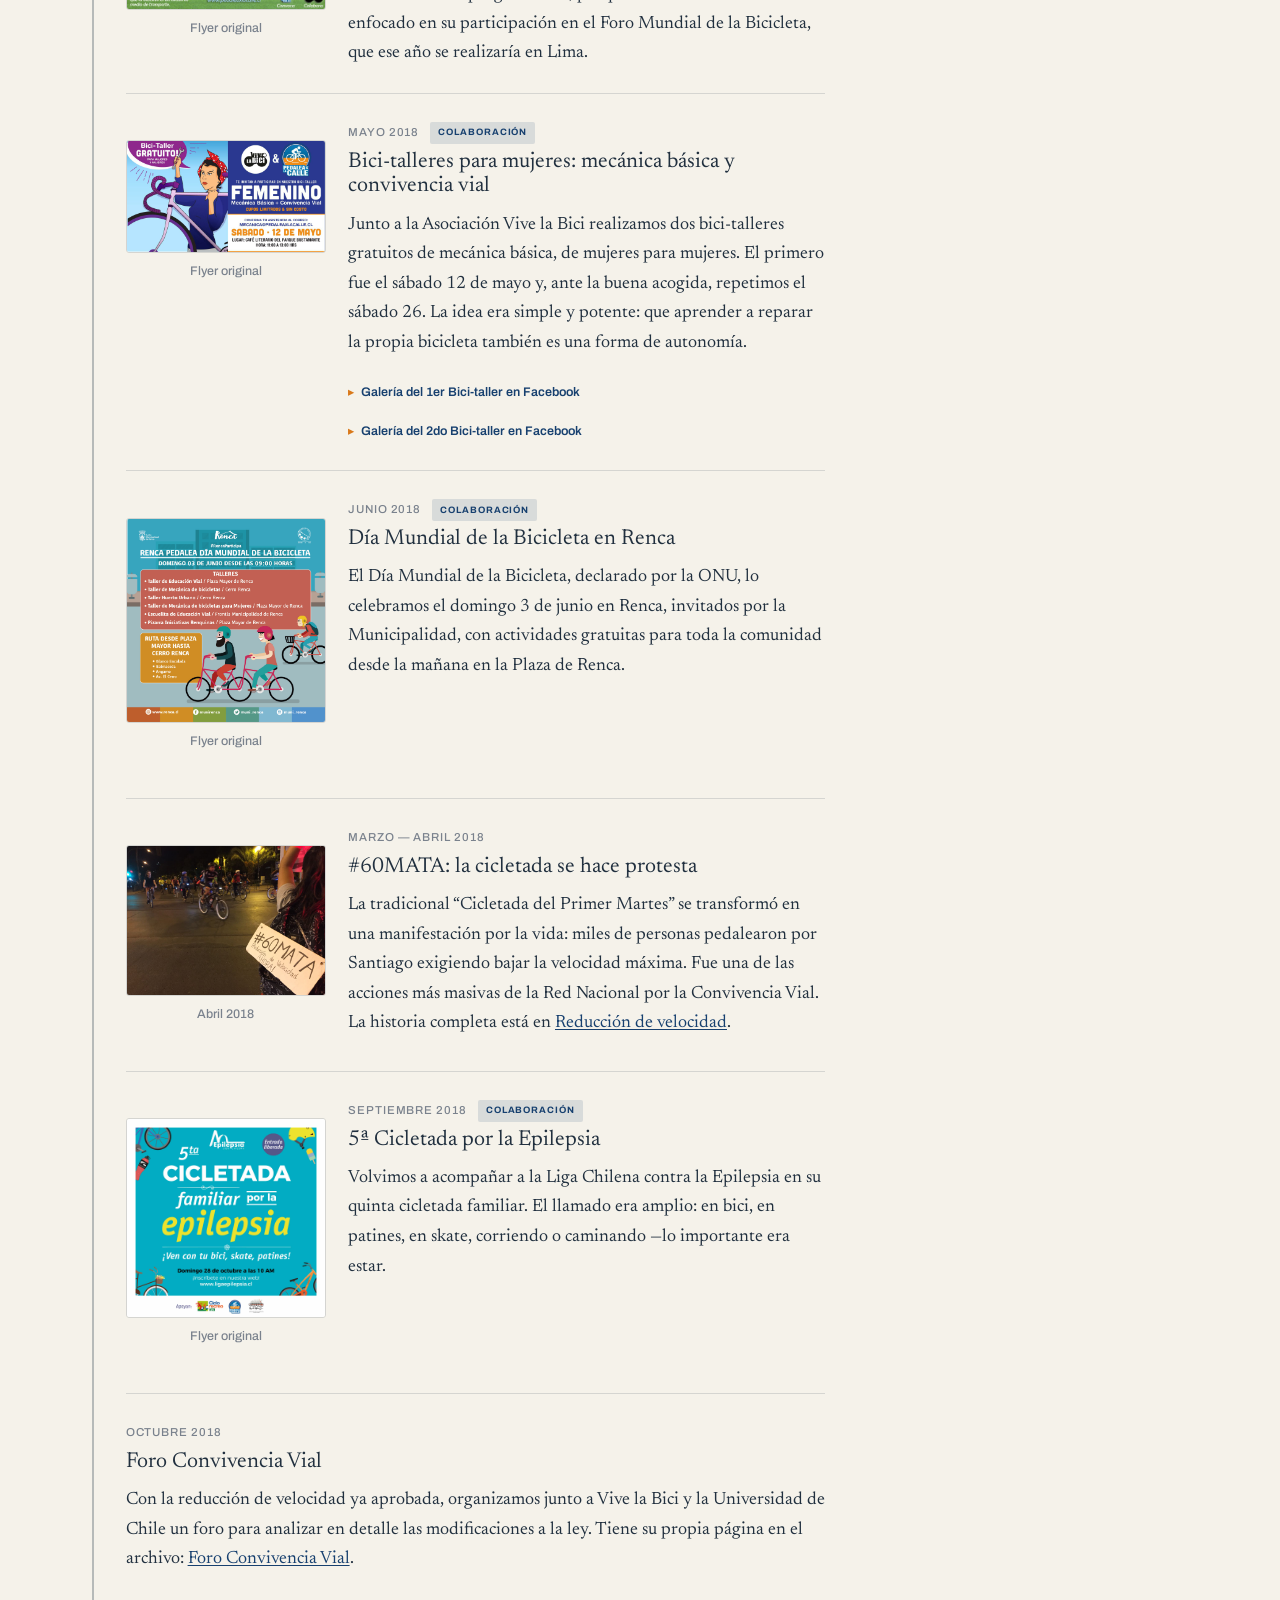
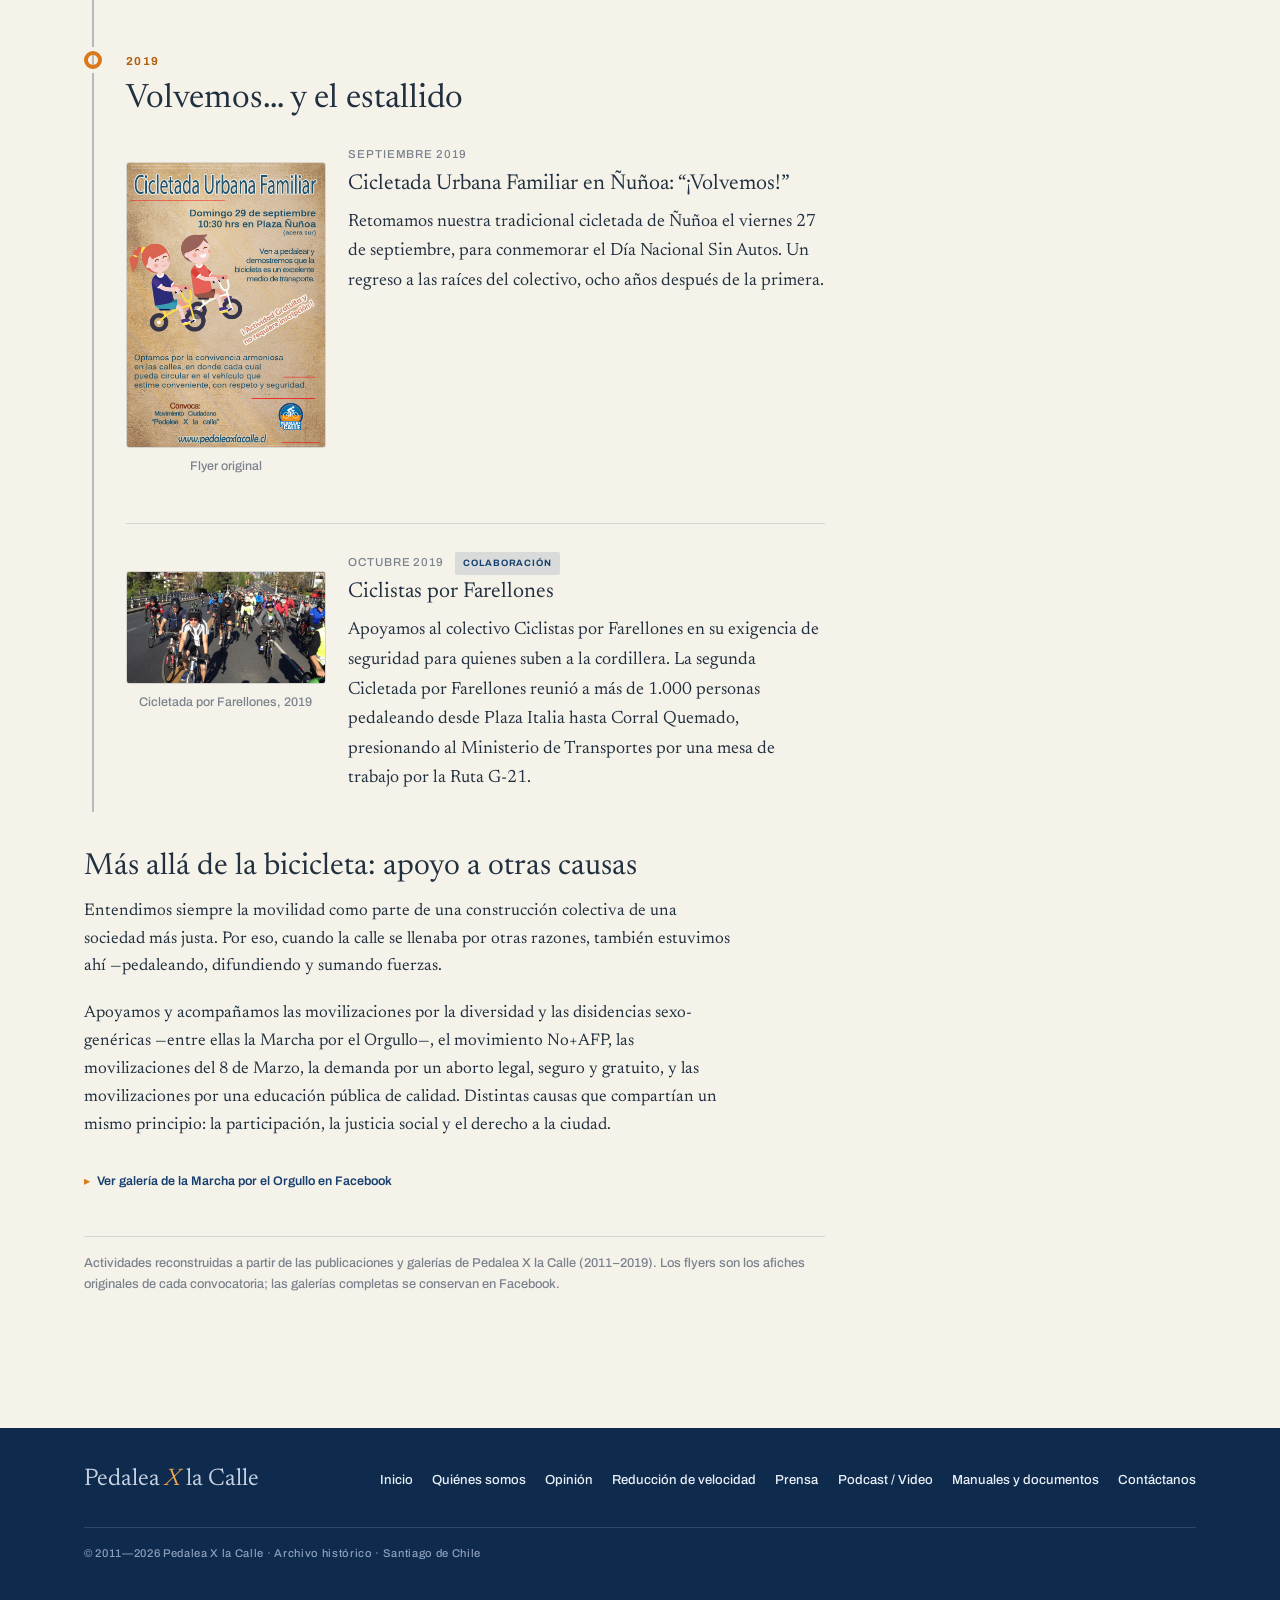
==== commit d4266f3c: "Contenido: Actividades (línea de tiempo por año) y Prensa (por tema) - Actividades: cronología 2011-" ====
--- a/actividades.html
+++ b/actividades.html
@@ -69,8 +69,254 @@
       <div class="page-title">
         <span class="kicker">Línea de tiempo</span>
         <h1>Actividades</h1>
-        <span class="stub-note">Sección en preparación · contenido próximamente</span>
-      </div>
+        <span class="kicker" style="display:block;margin-top:.6rem">Cicletadas, talleres y salidas a la calle · 2011—2019</span>
+      </div>
+
+      <div class="prose" style="max-width:72ch;margin-bottom:1rem">
+        <p class="article-lead">Antes que un movimiento de incidencia política, Pedalea X la Calle fue —y es— un grupo de personas que sale a la calle. Desde 2011 organizamos cicletadas, bicipaseos, talleres y actividades para promover el uso cotidiano de la bicicleta y una mejor convivencia vial.</p>
+        <p>Muchas de esas actividades fueron nuestras; otras las hicimos junto a organizaciones amigas —Vive la Bici, HappyCiclistas, el Movimiento Furiosos Ciclistas, la Liga Chilena contra la Epilepsia, municipios y colectivos vecinales— y también nos sumamos a las grandes movilizaciones ciudadanas de esos años. Creíamos entonces, y lo seguimos creyendo, que la ciudad se cambia colaborando. Esta es la memoria de esas salidas, año a año.</p>
+      </div>
+
+      <div class="timeline">
+
+        <!-- ===== 2011 ===== -->
+        <section class="etapa">
+          <span class="etapa__year">2011</span>
+          <h2 class="etapa__title">Nacen las cicletadas de <em>Ñuñoa</em></h2>
+          <div class="etapa__body" style="max-width:none">
+            <div class="acto">
+              <figure class="acto__media"><img src="img/actividades/2011-cicletada-foto.jpg" alt="Cicletada urbana en Plaza Ñuñoa, 2011"><figcaption class="acto__cap">Cicletada urbana, 2011</figcaption></figure>
+              <div class="acto__body">
+                <span class="acto__date">Agosto — octubre 2011</span>
+                <h3>Las primeras cicletadas urbanas</h3>
+                <p>La primera cicletada fue el domingo 28 de agosto de 2011: cerca de 140 personas se reunieron en Plaza Ñuñoa para pedalear juntas, apoyadas por los HappyCiclistas y el Movimiento Furiosos Ciclistas. La convocatoria se volvió mensual —el último domingo de cada mes— y así nació nuestra actividad más constante. En octubre, la tercera cicletada reunió a cerca de 60 personas.</p>
+                <a class="fb-link" href="https://www.facebook.com/media/set/?set=a.162569340501508&type=3" target="_blank" rel="noopener">Ver galería de la 2ª cicletada en Facebook</a>
+              </div>
+            </div>
+            <div class="acto acto--nomedia">
+              <div class="acto__body">
+                <span class="acto__date">Diciembre 2011</span>
+                <h3>Cicletada de Navidad</h3>
+                <p>Cerramos el año con una cicletada navideña: el domingo 25 de diciembre, a las 11:30 en Plaza Ñuñoa, invitamos a niñas, niños y a todo público —de edad y de espíritu— a sacar la bici empolvada o a estrenar el regalo pedalero del Viejito Pascuero.</p>
+              </div>
+            </div>
+          </div>
+        </section>
+
+        <!-- ===== 2012 ===== -->
+        <section class="etapa">
+          <span class="etapa__year">2012</span>
+          <h2 class="etapa__title">Un año en la calle</h2>
+          <div class="etapa__body" style="max-width:none">
+            <div class="acto">
+              <figure class="acto__media"><img src="img/actividades/2012-cine-infantil.jpg" alt="Flyer del pedaleo con cine infantil, julio 2012"><figcaption class="acto__cap">Flyer original</figcaption></figure>
+              <div class="acto__body">
+                <span class="acto__date">Julio 2012</span>
+                <h3>Pedaleo + Cine Infantil</h3>
+                <p>Aprovechando las vacaciones de invierno, invitamos a las familias a pedalear y a cerrar la jornada con una película: <em>Las trillizas de Belleville</em>. La cita fue el domingo 15 de julio en Plaza Ñuñoa, a las 10:30.</p>
+              </div>
+            </div>
+            <div class="acto">
+              <figure class="acto__media"><img src="img/actividades/2012-sename.jpg" alt="Flyer de la cicletada Un ciclista, un regalo, día del niño en SENAME"><figcaption class="acto__cap">Flyer original</figcaption></figure>
+              <div class="acto__body">
+                <span class="acto__date">Agosto 2012 <span class="badge-col">Solidaria</span></span>
+                <h3>“Un ciclista, un regalo”: Día del Niño en el SENAME</h3>
+                <p>El 11 de agosto celebramos el Día del Niño de una forma muy especial: una ruta en la que pedimos a las y los participantes asistir disfrazados —de superhéroes y dibujos animados— y cooperar con un regalo para niñas y niños del SENAME.</p>
+              </div>
+            </div>
+            <div class="acto acto--nomedia">
+              <div class="acto__body">
+                <span class="acto__date">2012 <span class="badge-col">Colaboración</span></span>
+                <h3>Bicipaseos Patrimoniales</h3>
+                <p>Nos sumamos a Bicipaseos Patrimoniales para recorrer la historia y el patrimonio de la ciudad sobre dos ruedas. En agosto acompañamos el 8° Bicipaseo por Ñuñoa, atravesando los recovecos de esa comuna de casas y calles con memoria.</p>
+                <a class="fb-link" href="https://www.facebook.com/media/set/?set=a.325770750848032&type=3" target="_blank" rel="noopener">Ver galería del 7° Bicipaseo “La Cañada” en Facebook</a>
+              </div>
+            </div>
+            <div class="acto">
+              <figure class="acto__media"><img src="img/actividades/2012-pedaleoxeducacion.jpg" alt="Flyer #PedaleoXlaEducación, agosto 2012"><figcaption class="acto__cap">Flyer original</figcaption></figure>
+              <div class="acto__body">
+                <span class="acto__date">Agosto 2012 <span class="badge-col">Colaboración</span></span>
+                <h3>#PedaleoXlaEducación</h3>
+                <p>En pleno movimiento estudiantil, la Confech y los HappyCiclistas convocaron a la cicletada #PedaleoXlaEducación, el miércoles 22 de agosto a las 20:00 desde el Parque Bustamante. Pedaleamos por una educación pública y por un planeta mejor —no se suspendía ni con lluvia.</p>
+              </div>
+            </div>
+            <div class="acto">
+              <figure class="acto__media"><img src="img/actividades/2012-san-ramon.jpg" alt="Flyer Grande San Ramón: cicletada y jornada deportiva"><figcaption class="acto__cap">Flyer original</figcaption></figure>
+              <div class="acto__body">
+                <span class="acto__date">Noviembre 2012 <span class="badge-col">Colaboración</span></span>
+                <h3>Grande San Ramón: cicletada y jornada deportiva</h3>
+                <p>Acompañamos la Jornada Deportiva Grande San Ramón, una actividad para el encuentro de jóvenes y de distintos grupos de la comuna, con varias disciplinas y una cicletada como parte del programa.</p>
+              </div>
+            </div>
+            <div class="acto acto--nomedia">
+              <div class="acto__body">
+                <span class="acto__date">Todo el año</span>
+                <h3>Las cicletadas de Ñuñoa, mes a mes</h3>
+                <p>Mientras tanto, la cicletada urbana de Ñuñoa siguió su curso: nos juntábamos el último domingo de cada mes en Plaza Ñuñoa. En agosto celebramos la 13ª edición, y para fin de año ya íbamos por la 16ª.</p>
+                <a class="fb-link" href="https://www.facebook.com/media/set/?set=a.373043732787400&type=3" target="_blank" rel="noopener">Ver galería de la 16ª Cicletada Urbana Ñuñoa en Facebook</a>
+              </div>
+            </div>
+          </div>
+        </section>
+
+        <!-- ===== 2013 ===== -->
+        <section class="etapa">
+          <span class="etapa__year">2013</span>
+          <h2 class="etapa__title">La tradición continúa</h2>
+          <div class="etapa__body" style="max-width:none">
+            <div class="acto">
+              <figure class="acto__media"><img src="img/actividades/2013-cicletada25.jpg" alt="Flyer de la 25ª Cicletada Urbana Ñuñoa, agosto 2013"><figcaption class="acto__cap">Flyer original</figcaption></figure>
+              <div class="acto__body">
+                <span class="acto__date">Agosto 2013</span>
+                <h3>25ª Cicletada Urbana Ñuñoa</h3>
+                <p>El domingo 25 de agosto de 2013 llegamos a la edición número 25 de la cicletada mensual. Dos años después de la primera, seguíamos siendo un grupo de vecinas y vecinos que usa la bicicleta como medio de transporte y sale a demostrarlo a la calle.</p>
+                <a class="fb-link" href="https://www.facebook.com/media/set/?set=a.400591793365927&type=3" target="_blank" rel="noopener">Ver galería de la 18ª Cicletada Urbana Ñuñoa en Facebook</a>
+              </div>
+            </div>
+          </div>
+        </section>
+
+        <!-- ===== 2014-2016 ===== -->
+        <section class="etapa">
+          <span class="etapa__year">2014 — 2016</span>
+          <h2 class="etapa__title">Del pedaleo a la ley</h2>
+          <div class="etapa__body">
+            <p>En estos años, el colectivo concentró su energía en la incidencia: las propuestas de modificación a la Ley de Tránsito, la Medición de Eficiencia de Modos de Transporte (MEMT) y el debate sobre movilidad y ciclovías. Las cicletadas propias se hicieron menos frecuentes, pero el trabajo no se detuvo —solo cambió de terreno. Esa etapa se cuenta en detalle en <a href="reduccion-velocidad.html">Reducción de velocidad</a>.</p>
+          </div>
+        </section>
+
+        <!-- ===== 2017 ===== -->
+        <section class="etapa">
+          <span class="etapa__year">2017</span>
+          <h2 class="etapa__title">De vuelta a la calle</h2>
+          <div class="etapa__body" style="max-width:none">
+            <div class="acto">
+              <figure class="acto__media"><img src="img/actividades/2017-dmsa.jpg" alt="Flyer Día Mundial Sin Autos 2017"><figcaption class="acto__cap">Flyer original</figcaption></figure>
+              <div class="acto__body">
+                <span class="acto__date">Septiembre 2017</span>
+                <h3>Día Mundial Sin Autos</h3>
+                <p>El 22 de septiembre se celebra el Día Mundial Sin Autos, una iniciativa que desde los años 90 se replica en más de 1.500 ciudades del mundo. En Chile llevábamos más de una década organizando acciones para recordar que la ciudad puede moverse de otra manera.</p>
+              </div>
+            </div>
+            <div class="acto">
+              <figure class="acto__media"><img src="img/actividades/2017-epilepsia4.jpg" alt="Flyer 4ta Cicletada por la Epilepsia, 2017"><figcaption class="acto__cap">Flyer original</figcaption></figure>
+              <div class="acto__body">
+                <span class="acto__date">Octubre 2017 <span class="badge-col">Colaboración</span></span>
+                <h3>4ª Cicletada por la Epilepsia</h3>
+                <p>El domingo 1 de octubre acompañamos la cuarta Cicletada por la Epilepsia, impulsada por la Liga Chilena contra la Epilepsia, para dejar de manifiesto que las personas con esta condición crónica pueden llevar una vida plena y activa.</p>
+              </div>
+            </div>
+            <div class="acto">
+              <figure class="acto__media"><img src="img/actividades/2017-ciclomarcha.jpg" alt="Flyer Ciclomarcha por una ciudad a velocidad humana, noviembre 2017"><figcaption class="acto__cap">Flyer original</figcaption></figure>
+              <div class="acto__body">
+                <span class="acto__date">Noviembre 2017</span>
+                <h3>Ciclomarcha por una ciudad a velocidad humana</h3>
+                <p>Tras el rechazo del Senado a la reducción de velocidad, convocamos a una ciclomarcha desde Plaza Italia, el jueves 30 de noviembre a las 19:30. Fue una de las primeras respuestas callejeras de una pelea que se cuenta completa en <a href="reduccion-velocidad.html">Reducción de velocidad</a>.</p>
+              </div>
+            </div>
+            <div class="acto">
+              <figure class="acto__media"><img src="img/actividades/2017-alaurnaenbici.jpg" alt="Gráfica #aLaUrnaEnBici, elección presidencial 2017"><figcaption class="acto__cap">Convocatoria</figcaption></figure>
+              <div class="acto__body">
+                <span class="acto__date">Diciembre 2017</span>
+                <h3>#aLaUrnaEnBici</h3>
+                <p>Para la segunda vuelta presidencial del domingo 17 de diciembre, retomamos la campaña #aLaUrnaEnBici: una invitación a ir a votar pedaleando, evitando el taco y los cortes de calle. Ejercer la ciudadanía también sobre dos ruedas.</p>
+              </div>
+            </div>
+          </div>
+        </section>
+
+        <!-- ===== 2018 ===== -->
+        <section class="etapa">
+          <span class="etapa__year">2018</span>
+          <h2 class="etapa__title">El año más intenso</h2>
+          <div class="etapa__body" style="max-width:none">
+            <div class="acto">
+              <figure class="acto__media"><img src="img/actividades/2018-huechuraba.jpg" alt="Flyer Cicletada Familiar en Huechuraba, enero 2018"><figcaption class="acto__cap">Flyer original</figcaption></figure>
+              <div class="acto__body">
+                <span class="acto__date">Enero 2018</span>
+                <h3>Cicletada Familiar en Huechuraba</h3>
+                <p>Abrimos el año con una cicletada familiar en Huechuraba. Finalmente la reprogramamos, porque el colectivo estaba enfocado en su participación en el Foro Mundial de la Bicicleta, que ese año se realizaría en Lima.</p>
+              </div>
+            </div>
+            <div class="acto">
+              <figure class="acto__media"><img src="img/actividades/2018-taller1-flyer.jpg" alt="Flyer del primer Bici-taller femenino de mecánica básica, 2018"><figcaption class="acto__cap">Flyer original</figcaption></figure>
+              <div class="acto__body">
+                <span class="acto__date">Mayo 2018 <span class="badge-col">Colaboración</span></span>
+                <h3>Bici-talleres para mujeres: mecánica básica y convivencia vial</h3>
+                <p>Junto a la Asociación Vive la Bici realizamos dos bici-talleres gratuitos de mecánica básica, de mujeres para mujeres. El primero fue el sábado 12 de mayo y, ante la buena acogida, repetimos el sábado 26. La idea era simple y potente: que aprender a reparar la propia bicicleta también es una forma de autonomía.</p>
+                <p><a class="fb-link" href="https://www.facebook.com/media/set/?set=a.1713268595431567&type=3" target="_blank" rel="noopener">Galería del 1er Bici-taller en Facebook</a><br>
+                <a class="fb-link" href="https://www.facebook.com/media/set/?set=a.1727683993990027&type=3" target="_blank" rel="noopener">Galería del 2do Bici-taller en Facebook</a></p>
+              </div>
+            </div>
+            <div class="acto">
+              <figure class="acto__media"><img src="img/actividades/2018-renca.jpg" alt="Flyer Día Mundial de la Bicicleta en Renca, 2018"><figcaption class="acto__cap">Flyer original</figcaption></figure>
+              <div class="acto__body">
+                <span class="acto__date">Junio 2018 <span class="badge-col">Colaboración</span></span>
+                <h3>Día Mundial de la Bicicleta en Renca</h3>
+                <p>El Día Mundial de la Bicicleta, declarado por la ONU, lo celebramos el domingo 3 de junio en Renca, invitados por la Municipalidad, con actividades gratuitas para toda la comunidad desde la mañana en la Plaza de Renca.</p>
+              </div>
+            </div>
+            <div class="acto">
+              <figure class="acto__media"><img src="img/contenido/rv-cicletada.jpg" alt="Cicletada masiva por la reducción de velocidad, 2018"><figcaption class="acto__cap">Abril 2018</figcaption></figure>
+              <div class="acto__body">
+                <span class="acto__date">Marzo — abril 2018</span>
+                <h3>#60MATA: la cicletada se hace protesta</h3>
+                <p>La tradicional “Cicletada del Primer Martes” se transformó en una manifestación por la vida: miles de personas pedalearon por Santiago exigiendo bajar la velocidad máxima. Fue una de las acciones más masivas de la Red Nacional por la Convivencia Vial. La historia completa está en <a href="reduccion-velocidad.html">Reducción de velocidad</a>.</p>
+              </div>
+            </div>
+            <div class="acto">
+              <figure class="acto__media"><img src="img/actividades/2018-epilepsia5.jpg" alt="Flyer 5ta Cicletada Familiar por la Epilepsia, 2018"><figcaption class="acto__cap">Flyer original</figcaption></figure>
+              <div class="acto__body">
+                <span class="acto__date">Septiembre 2018 <span class="badge-col">Colaboración</span></span>
+                <h3>5ª Cicletada por la Epilepsia</h3>
+                <p>Volvimos a acompañar a la Liga Chilena contra la Epilepsia en su quinta cicletada familiar. El llamado era amplio: en bici, en patines, en skate, corriendo o caminando —lo importante era estar.</p>
+              </div>
+            </div>
+            <div class="acto acto--nomedia">
+              <div class="acto__body">
+                <span class="acto__date">Octubre 2018</span>
+                <h3>Foro Convivencia Vial</h3>
+                <p>Con la reducción de velocidad ya aprobada, organizamos junto a Vive la Bici y la Universidad de Chile un foro para analizar en detalle las modificaciones a la ley. Tiene su propia página en el archivo: <a href="foro-convivencia-vial.html">Foro Convivencia Vial</a>.</p>
+              </div>
+            </div>
+          </div>
+        </section>
+
+        <!-- ===== 2019 ===== -->
+        <section class="etapa">
+          <span class="etapa__year">2019</span>
+          <h2 class="etapa__title">Volvemos… y el estallido</h2>
+          <div class="etapa__body" style="max-width:none">
+            <div class="acto">
+              <figure class="acto__media"><img src="img/actividades/2019-nunoa-volvemos.jpg" alt="Flyer Cicletada Urbana Familiar en Ñuñoa, Volvemos, 2019"><figcaption class="acto__cap">Flyer original</figcaption></figure>
+              <div class="acto__body">
+                <span class="acto__date">Septiembre 2019</span>
+                <h3>Cicletada Urbana Familiar en Ñuñoa: “¡Volvemos!”</h3>
+                <p>Retomamos nuestra tradicional cicletada de Ñuñoa el viernes 27 de septiembre, para conmemorar el Día Nacional Sin Autos. Un regreso a las raíces del colectivo, ocho años después de la primera.</p>
+              </div>
+            </div>
+            <div class="acto">
+              <figure class="acto__media"><img src="img/actividades/2019-farellones.jpg" alt="Cicletada por Farellones, más de mil personas, 2019"><figcaption class="acto__cap">Cicletada por Farellones, 2019</figcaption></figure>
+              <div class="acto__body">
+                <span class="acto__date">Octubre 2019 <span class="badge-col">Colaboración</span></span>
+                <h3>Ciclistas por Farellones</h3>
+                <p>Apoyamos al colectivo Ciclistas por Farellones en su exigencia de seguridad para quienes suben a la cordillera. La segunda Cicletada por Farellones reunió a más de 1.000 personas pedaleando desde Plaza Italia hasta Corral Quemado, presionando al Ministerio de Transportes por una mesa de trabajo por la Ruta G-21.</p>
+              </div>
+            </div>
+          </div>
+        </section>
+
+      </div>
+
+      <!-- ===== Trabajo colaborativo ===== -->
+      <div class="prose" style="max-width:72ch">
+        <h2>Más allá de la bicicleta: apoyo a otras causas</h2>
+        <p>Entendimos siempre la movilidad como parte de una construcción colectiva de una sociedad más justa. Por eso, cuando la calle se llenaba por otras razones, también estuvimos ahí —pedaleando, difundiendo y sumando fuerzas.</p>
+        <p>Apoyamos y acompañamos las movilizaciones por la diversidad y las disidencias sexo-genéricas —entre ellas la Marcha por el Orgullo—, el movimiento No+AFP, las movilizaciones del 8 de Marzo, la demanda por un aborto legal, seguro y gratuito, y las movilizaciones por una educación pública de calidad. Distintas causas que compartían un mismo principio: la participación, la justicia social y el derecho a la ciudad.</p>
+        <p><a class="fb-link" href="https://www.facebook.com/media/set/?set=a.1757850064306753&type=3" target="_blank" rel="noopener">Ver galería de la Marcha por el Orgullo en Facebook</a></p>
+      </div>
+
+      <p class="src-note">Actividades reconstruidas a partir de las publicaciones y galerías de Pedalea X la Calle (2011–2019). Los flyers son los afiches originales de cada convocatoria; las galerías completas se conservan en Facebook.</p>
     </main>
 
     <aside class="sidebar" aria-label="Contenido complementario">
--- a/css/estilo.css
+++ b/css/estilo.css
@@ -125,7 +125,7 @@
    ========================================================= */
 .layout { display: grid; grid-template-columns: minmax(0, 1fr) 320px; gap: clamp(1.6rem, 4vw, 3.5rem); padding-block: clamp(2rem, 5vw, 3.5rem); align-items: start; }
 .content { min-width: 0; }
-.sidebar { min-width: 0; position: sticky; top: 78px; }
+.sidebar { min-width: 0; }
 
 /* =========================================================
    PORTADA — contenido principal
@@ -226,6 +226,201 @@
 .site-foot__brand em { font-style: italic; color: #F2A94E; }
 .site-foot__links { font-family: var(--sans); font-size: .82rem; display: flex; gap: 1.2rem; flex-wrap: wrap; }
 .site-foot__meta { width: 100%; border-top: 1px solid rgba(255,255,255,.14); padding-top: 1rem; font-family: var(--sans); font-size: .7rem; letter-spacing: .06em; color: #8CA0BC; }
+
+/* =========================================================
+   CONTENIDO (prosa, galerías, video, video-podcast)
+   ========================================================= */
+.prose { max-width: 72ch; font-size: 1.06rem; }
+.prose > p { margin: 0 0 1.15rem; }
+.prose h1 { font-weight: 400; font-size: clamp(1.7rem, 3vw, 2.3rem); line-height: 1.1; margin: 2.2rem 0 1rem; }
+.prose h2 { font-weight: 400; font-size: clamp(1.4rem, 2.4vw, 1.9rem); line-height: 1.15; margin: 2rem 0 .8rem; }
+.prose h3 { font-family: var(--sans); font-weight: 700; font-size: 1rem; letter-spacing: .02em; margin: 1.8rem 0 .6rem; }
+.prose strong { color: var(--ink); }
+.prose em { color: var(--ink-soft); }
+.prose ul, .prose ol { margin: 0 0 1.15rem; padding-left: 1.3rem; }
+.prose li { margin: .35rem 0; }
+.prose img { border-radius: var(--radius); margin: .4rem 0; }
+.prose figure { margin: 1.6rem 0; }
+.prose figcaption { font-family: var(--sans); font-size: .78rem; color: var(--muted); margin-top: .5rem; }
+.prose hr { border: 0; border-top: 1px solid var(--line); margin: 2rem 0; }
+.prose blockquote { margin: 1.4rem 0; padding: .6rem 1.2rem; border-left: 3px solid var(--orange); color: var(--ink-soft); font-style: italic; }
+.prose pre { white-space: pre-wrap; font-family: var(--sans); font-size: .9rem; background: var(--surface-2); border: 1px solid var(--line); border-radius: var(--radius); padding: 1rem 1.2rem; margin: 0 0 1.5rem; }
+
+.article-lead { font-size: 1.2rem; color: var(--ink-soft); margin: 0 0 1.6rem; }
+
+/* imágenes lado a lado */
+.img-row { display: flex; flex-wrap: wrap; gap: 1rem; margin: 1.4rem 0; }
+.img-row img { flex: 1 1 220px; margin: 0; }
+
+/* Tabla de contenido + anclas */
+.toc { background: var(--surface-2); border: 1px solid var(--line); border-radius: var(--radius); padding: 1.2rem 1.4rem; margin: 0 0 2rem; }
+.toc h2 { font-family: var(--sans); font-size: .72rem; letter-spacing: .16em; text-transform: uppercase; color: var(--navy); margin: 0 0 .7rem; }
+.toc ul { list-style: none; margin: 0; padding: 0; display: grid; gap: .45rem; }
+.toc a { font-family: var(--sans); font-size: .9rem; text-decoration: none; color: var(--ink); }
+.toc a:hover { color: var(--orange-deep); }
+[id] { scroll-margin-top: 90px; }
+
+/* Galería */
+.gallery { display: grid; grid-template-columns: repeat(auto-fill, minmax(min(100%, 240px), 1fr)); gap: .8rem; margin: 1.6rem 0; }
+.gallery a { display: block; border-radius: var(--radius); overflow: hidden; }
+.gallery img { width: 100%; height: 100%; aspect-ratio: 3 / 2; object-fit: cover; margin: 0; transition: transform .3s; }
+.gallery a:hover img { transform: scale(1.04); }
+
+/* Video responsivo */
+.video-embed { position: relative; padding-top: 56.25%; margin: 1.6rem 0; border-radius: var(--radius); overflow: hidden; background: #000; }
+.video-embed iframe { position: absolute; inset: 0; width: 100%; height: 100%; border: 0; }
+
+/* Nota de fuente / archivo */
+.src-note { font-family: var(--sans); font-size: .8rem; color: var(--muted); border-top: 1px solid var(--line); margin-top: 2.5rem; padding-top: 1rem; }
+
+/* === Video-podcast (pxlc-*) === */
+.pxlc-temporada { margin: 2.6rem 0; }
+.pxlc-temporada-header { display: flex; gap: 1rem; align-items: flex-start; margin-bottom: 1.3rem; padding-bottom: 1rem; border-bottom: 1px solid var(--line); }
+.pxlc-temporada-num { font-family: var(--serif); font-style: italic; font-size: 3.2rem; line-height: .9; color: var(--orange); flex: 0 0 auto; }
+.pxlc-tag { font-family: var(--sans); font-size: .68rem; letter-spacing: .12em; text-transform: uppercase; color: var(--navy); font-weight: 700; }
+.pxlc-temporada-titulo { font-weight: 400; font-size: 1.6rem; margin: .2rem 0 .3rem; }
+.pxlc-temporada-desc { color: var(--ink-soft); margin: 0; font-size: .95rem; }
+.pxlc-grid { display: grid; grid-template-columns: repeat(auto-fill, minmax(min(100%, 230px), 1fr)); gap: 1rem; }
+.pxlc-card { display: flex; flex-direction: column; background: var(--surface); border: 1px solid var(--line); border-radius: var(--radius); overflow: hidden; text-decoration: none; color: inherit; transition: transform .2s, box-shadow .2s, border-color .2s; }
+.pxlc-card:hover { transform: translateY(-3px); border-color: var(--orange); box-shadow: 0 12px 26px rgba(14,42,77,.14); }
+.pxlc-card-thumb { position: relative; aspect-ratio: 16 / 9; background: var(--navy-deep) center/cover; }
+.pxlc-ep-badge { position: absolute; top: .5rem; left: .5rem; font-family: var(--sans); font-size: .62rem; font-weight: 700; letter-spacing: .06em; text-transform: uppercase; background: rgba(14,42,77,.85); color: #fff; padding: .25rem .5rem; border-radius: 2px; }
+.pxlc-play-btn { position: absolute; inset: 0; margin: auto; width: 46px; height: 46px; background: rgba(217,121,26,.92); border-radius: 50%; display: grid; place-items: center; transition: transform .2s; }
+.pxlc-play-btn svg { width: 18px; height: 18px; margin-left: 2px; }
+.pxlc-card:hover .pxlc-play-btn { transform: scale(1.12); }
+.pxlc-card-body { padding: .9rem 1rem; flex: 1; }
+.pxlc-card-title { font-family: var(--serif); font-size: 1.15rem; line-height: 1.15; margin-bottom: .3rem; }
+.pxlc-card-guest { font-family: var(--sans); font-size: .74rem; font-weight: 600; color: var(--orange-deep); margin-bottom: .4rem; }
+.pxlc-card-summary { font-size: .88rem; color: var(--ink-soft); line-height: 1.45; }
+.pxlc-tags { display: flex; flex-wrap: wrap; gap: .3rem; margin-top: .7rem; }
+.pxlc-tag-item { font-family: var(--sans); font-size: .62rem; letter-spacing: .04em; text-transform: uppercase; color: var(--ink-soft); background: var(--surface-2); padding: .2rem .45rem; border-radius: 2px; }
+.pxlc-card-footer { display: flex; align-items: center; justify-content: space-between; padding: .7rem 1rem; border-top: 1px solid var(--line); }
+.pxlc-date { font-family: var(--sans); font-size: .7rem; color: var(--muted); }
+.pxlc-ver-link { font-family: var(--sans); font-size: .7rem; font-weight: 700; text-transform: uppercase; letter-spacing: .04em; color: var(--orange-deep); }
+
+/* =========================================================
+   LÍNEA DE TIEMPO POR ETAPAS (compilados)
+   ========================================================= */
+.timeline { position: relative; margin: 2.4rem 0 0; }
+.timeline::before {
+  content: ""; position: absolute; left: 8px; top: 6px; bottom: 6px;
+  width: 2px; background: var(--line-strong);
+}
+.etapa { position: relative; padding-left: 2.6rem; margin-bottom: 3rem; }
+.etapa::before {
+  content: ""; position: absolute; left: 0; top: 4px;
+  width: 18px; height: 18px; border-radius: 50%;
+  background: var(--paper); border: 4px solid var(--orange); box-sizing: border-box;
+  box-shadow: 0 0 0 4px var(--bg);
+}
+.etapa:last-child { margin-bottom: 1rem; }
+.etapa__year { font-family: var(--sans); font-weight: 700; font-size: .72rem; letter-spacing: .14em; text-transform: uppercase; color: var(--orange-deep); }
+.etapa__title { font-weight: 400; font-size: clamp(1.5rem, 3vw, 2.1rem); line-height: 1.12; margin: .3rem 0 1rem; }
+.etapa__title em { font-style: italic; color: var(--navy); }
+.etapa .prose, .etapa__body { max-width: 68ch; }
+.etapa__body > p { margin: 0 0 1.05rem; }
+.etapa__body figure { margin: 1.4rem 0; }
+.etapa__body figcaption { font-family: var(--sans); font-size: .78rem; color: var(--muted); margin-top: .5rem; }
+
+/* Dato / cifra destacada dentro de una etapa */
+.dato { display: flex; gap: .9rem; align-items: flex-start; background: var(--surface-2); border-left: 3px solid var(--orange); border-radius: 0 var(--radius) var(--radius) 0; padding: 1rem 1.2rem; margin: 1.4rem 0; }
+.dato strong { color: var(--navy); }
+.dato__n { font-family: var(--serif); font-style: italic; font-size: 2.2rem; line-height: 1; color: var(--orange-deep); flex: 0 0 auto; }
+
+/* Publicaciones de respaldo por etapa */
+.refs { margin: 1.4rem 0 0; border-top: 1px dashed var(--line-strong); padding-top: .9rem; }
+.refs h4 { font-family: var(--sans); font-size: .66rem; letter-spacing: .14em; text-transform: uppercase; color: var(--muted); margin: 0 0 .6rem; font-weight: 700; }
+.refs ul { list-style: none; margin: 0; padding: 0; display: grid; gap: .35rem; }
+.refs li { display: flex; gap: .7rem; font-size: .9rem; color: var(--ink-soft); }
+.refs .fecha { font-family: var(--sans); font-size: .72rem; color: var(--muted); flex: 0 0 8.5rem; padding-top: .15rem; }
+
+@media (max-width: 600px) {
+  .refs li { flex-direction: column; gap: .1rem; }
+  .refs .fecha { flex-basis: auto; }
+}
+
+/* Actividades: entrada individual (imagen + texto) */
+.acto { display: grid; grid-template-columns: 200px 1fr; gap: 1.4rem; padding: 1.5rem 0; border-top: 1px solid var(--line); align-items: start; }
+.acto:first-child { border-top: 0; padding-top: .3rem; }
+.acto__media { margin: 0; }
+.acto__media a { display: block; }
+.acto__media img { width: 100%; height: auto; display: block; border-radius: var(--radius); border: 1px solid var(--line); transition: transform .2s, box-shadow .2s; }
+.acto__media a:hover img { transform: translateY(-2px); box-shadow: 0 10px 22px rgba(14,42,77,.16); }
+.acto__cap { font-family: var(--sans); font-size: .68rem; color: var(--muted); margin-top: .4rem; text-align: center; }
+.acto__body { min-width: 0; }
+.acto__date { font-family: var(--sans); font-size: .72rem; letter-spacing: .08em; text-transform: uppercase; color: var(--muted); }
+.acto__body h3 { font-weight: 400; font-size: 1.35rem; line-height: 1.15; margin: .15rem 0 0; }
+.acto__body p { margin: .7rem 0 0; }
+.acto__body ul { margin: .7rem 0 0; padding-left: 1.2rem; }
+.acto--nomedia { grid-template-columns: 1fr; }
+.badge-col { display: inline-block; font-family: var(--sans); font-size: .58rem; font-weight: 700; letter-spacing: .1em; text-transform: uppercase; color: var(--navy); background: color-mix(in srgb, var(--navy) 13%, transparent); padding: .22rem .5rem; border-radius: 2px; margin-left: .5rem; vertical-align: middle; }
+.fb-link { display: inline-flex; align-items: center; gap: .4rem; font-family: var(--sans); font-size: .78rem; font-weight: 600; text-decoration: none; color: var(--navy); margin-top: .8rem; }
+.fb-link::before { content: "▸"; color: var(--orange); }
+.fb-link:hover { color: var(--orange-deep); }
+
+@media (max-width: 620px) {
+  .acto { grid-template-columns: 1fr; gap: .8rem; }
+  .acto__media { max-width: 260px; }
+}
+
+/* Prensa: aparición en un medio */
+.medio { padding: 1.3rem 0; border-top: 1px solid var(--line); max-width: 72ch; overflow: hidden; }
+.medio:first-of-type { border-top: 0; padding-top: .4rem; }
+.medio__top { display: flex; align-items: baseline; gap: .7rem; flex-wrap: wrap; }
+.medio__outlet { font-family: var(--sans); font-weight: 700; font-size: 1rem; color: var(--navy); }
+.medio__fecha { font-family: var(--sans); font-size: .72rem; letter-spacing: .06em; text-transform: uppercase; color: var(--muted); }
+.medio__tipo { font-family: var(--sans); font-size: .58rem; font-weight: 700; letter-spacing: .1em; text-transform: uppercase; color: var(--orange-deep); background: color-mix(in srgb, var(--orange) 15%, transparent); padding: .22rem .5rem; border-radius: 2px; }
+.medio p { margin: .55rem 0 0; }
+.medio blockquote { margin: .8rem 0 0; padding: .3rem 0 .3rem 1rem; border-left: 3px solid var(--orange); font-style: italic; color: var(--ink-soft); }
+.medio__fig { float: right; width: 165px; margin: .2rem 0 .6rem 1.3rem; }
+.medio__fig img { width: 100%; height: auto; display: block; border-radius: var(--radius); border: 1px solid var(--line-strong); }
+.medio__fig figcaption { font-family: var(--sans); font-size: .64rem; color: var(--muted); text-align: center; margin-top: .35rem; }
+.medio__imgs { display: flex; gap: .6rem; flex-wrap: wrap; margin: .9rem 0 .2rem; }
+.medio__imgs img { width: 120px; height: auto; border-radius: var(--radius); border: 1px solid var(--line-strong); }
+.medio__nota { font-family: var(--sans); font-size: .78rem; color: var(--muted); margin-top: .7rem; display: inline-flex; gap: .4rem; }
+.medio__nota::before { content: "◔"; color: var(--orange); }
+@media (max-width: 520px) { .medio__fig { float: none; width: 200px; margin: 0 0 .8rem; } }
+img.zoomable { cursor: zoom-in; transition: filter .2s; }
+img.zoomable:hover { filter: brightness(1.04); }
+
+/* Recuadro de contexto / antecedente */
+.contexto { background: var(--surface); border: 1px solid var(--line-strong); border-top: 3px solid var(--navy); border-radius: var(--radius); padding: clamp(1.2rem, 3vw, 1.8rem); margin: 0 0 2.6rem; max-width: 72ch; }
+.contexto__label { font-family: var(--sans); font-weight: 700; font-size: .66rem; letter-spacing: .16em; text-transform: uppercase; color: var(--orange-deep); }
+.contexto h2 { margin: .35rem 0 .8rem; font-weight: 400; font-size: clamp(1.3rem, 2.6vw, 1.8rem); line-height: 1.15; }
+.contexto p { margin: 0 0 .9rem; color: var(--ink-soft); }
+.contexto p:last-child { margin-bottom: 0; }
+
+/* Cita de tuit / declaración */
+.tweet { border: 1px solid var(--line-strong); border-left: 3px solid var(--navy); border-radius: 0 var(--radius) var(--radius) 0; padding: 1rem 1.2rem; margin: 1.4rem 0; background: var(--surface); }
+.tweet p { margin: 0 0 .5rem; font-style: italic; font-size: 1.05rem; }
+.tweet__meta { font-family: var(--sans); font-size: .74rem; color: var(--muted); display: flex; flex-wrap: wrap; gap: .5rem 1rem; align-items: baseline; }
+.tweet__meta a { font-weight: 600; }
+
+/* =========================================================
+   LIGHTBOX (ampliar imágenes al hacer click)
+   ========================================================= */
+.lightbox { position: fixed; inset: 0; z-index: 1000; background: rgba(14,42,77,.92); display: flex; align-items: center; justify-content: center; padding: clamp(1rem, 4vw, 3rem); opacity: 0; visibility: hidden; transition: opacity .22s ease; cursor: zoom-out; }
+.lightbox.open { opacity: 1; visibility: visible; }
+.lightbox img { max-width: 100%; max-height: 100%; border-radius: 2px; box-shadow: 0 24px 70px rgba(0,0,0,.55); }
+.lightbox__close { position: absolute; top: .8rem; right: 1.1rem; font-family: var(--sans); font-size: 2.2rem; line-height: 1; color: #fff; background: none; border: 0; cursor: pointer; opacity: .85; }
+.lightbox__close:hover { opacity: 1; color: var(--orange); }
+
+/* =========================================================
+   BOTÓN VOLVER ARRIBA
+   ========================================================= */
+.to-top {
+  position: fixed; right: clamp(1rem, 3vw, 2rem); bottom: clamp(1rem, 3vw, 2rem);
+  width: 44px; height: 44px; border-radius: 50%;
+  background: var(--navy); color: #fff; border: 0; cursor: pointer;
+  display: grid; place-items: center; z-index: 300;
+  box-shadow: 0 8px 20px rgba(14, 42, 77, .28);
+  opacity: 0; visibility: hidden; transform: translateY(12px);
+  transition: opacity .25s ease, transform .25s ease, visibility .25s, background .2s ease;
+}
+.to-top.show { opacity: 1; visibility: visible; transform: none; }
+.to-top:hover { background: var(--orange); }
+.to-top:focus-visible { outline: 2px solid var(--orange); outline-offset: 2px; }
+.to-top svg { width: 20px; height: 20px; fill: none; stroke: currentColor; stroke-width: 2.5; stroke-linecap: round; stroke-linejoin: round; }
 
 /* =========================================================
    REVEAL
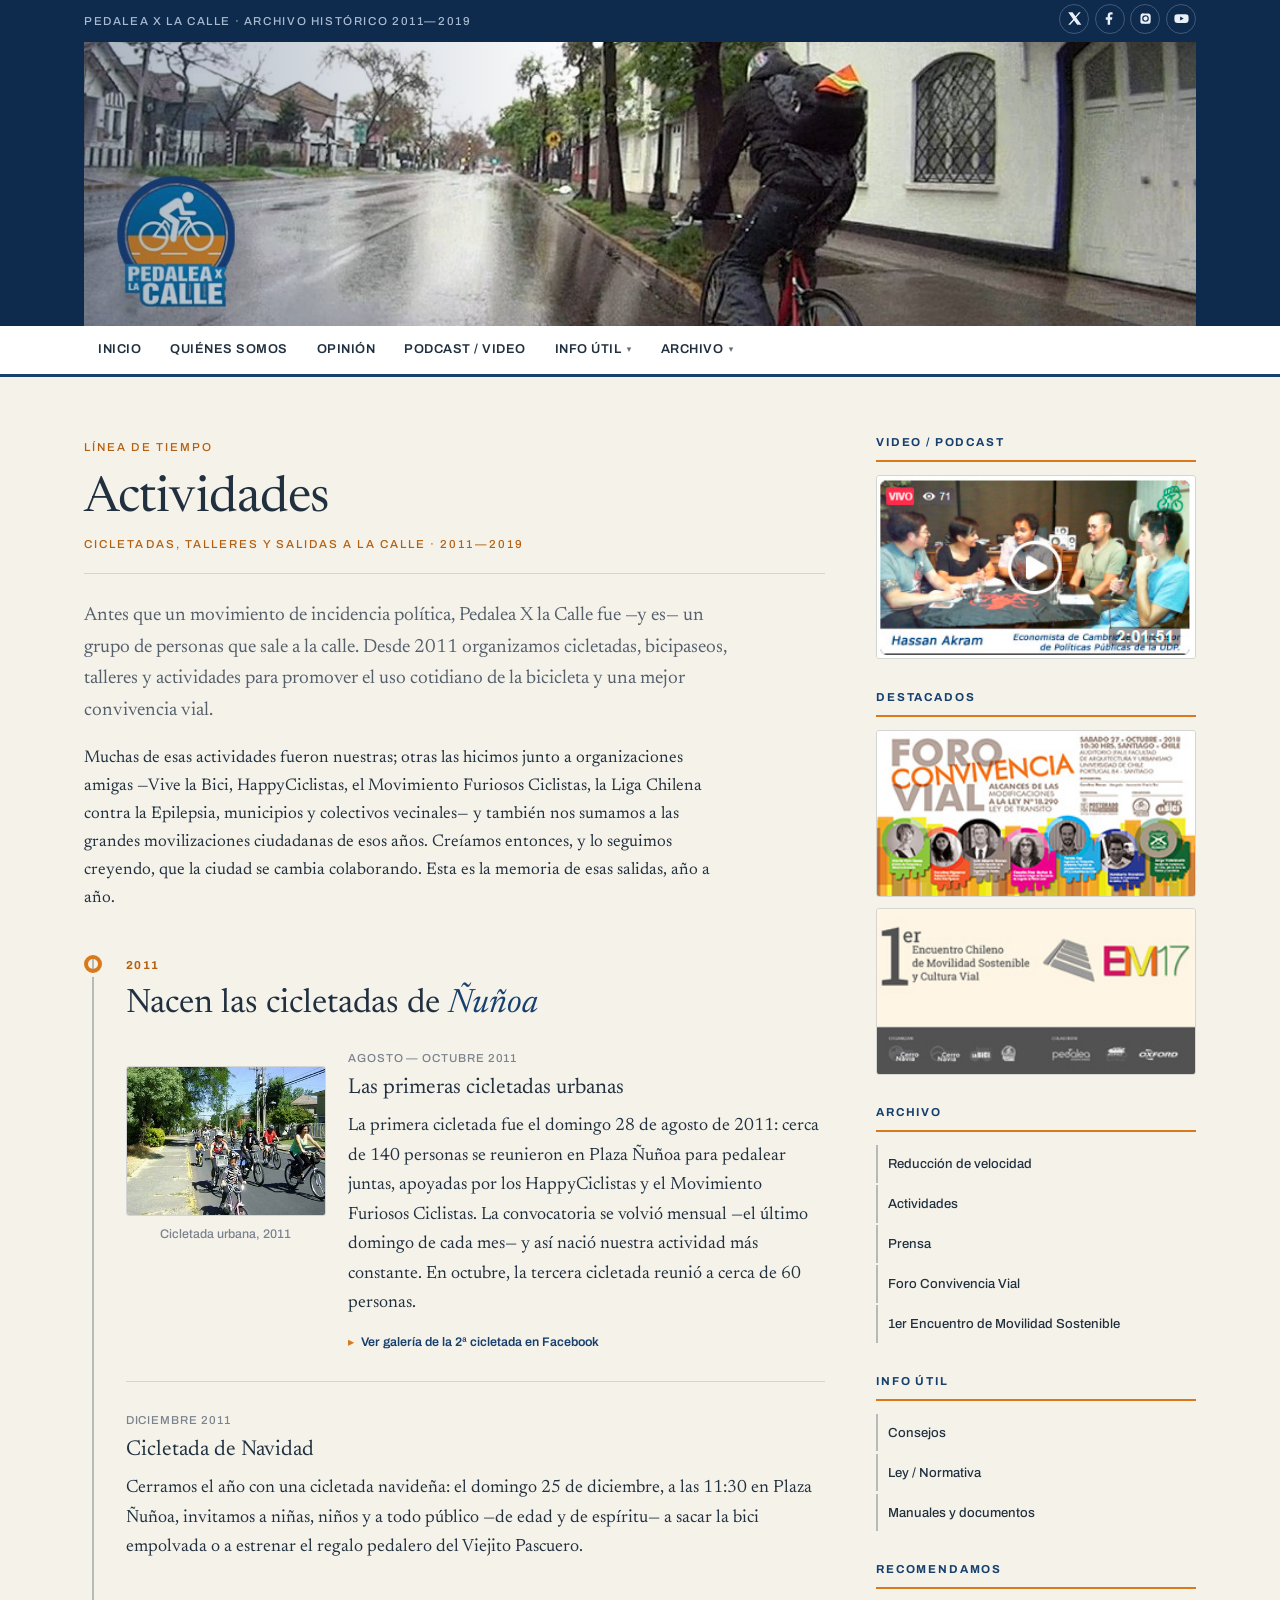
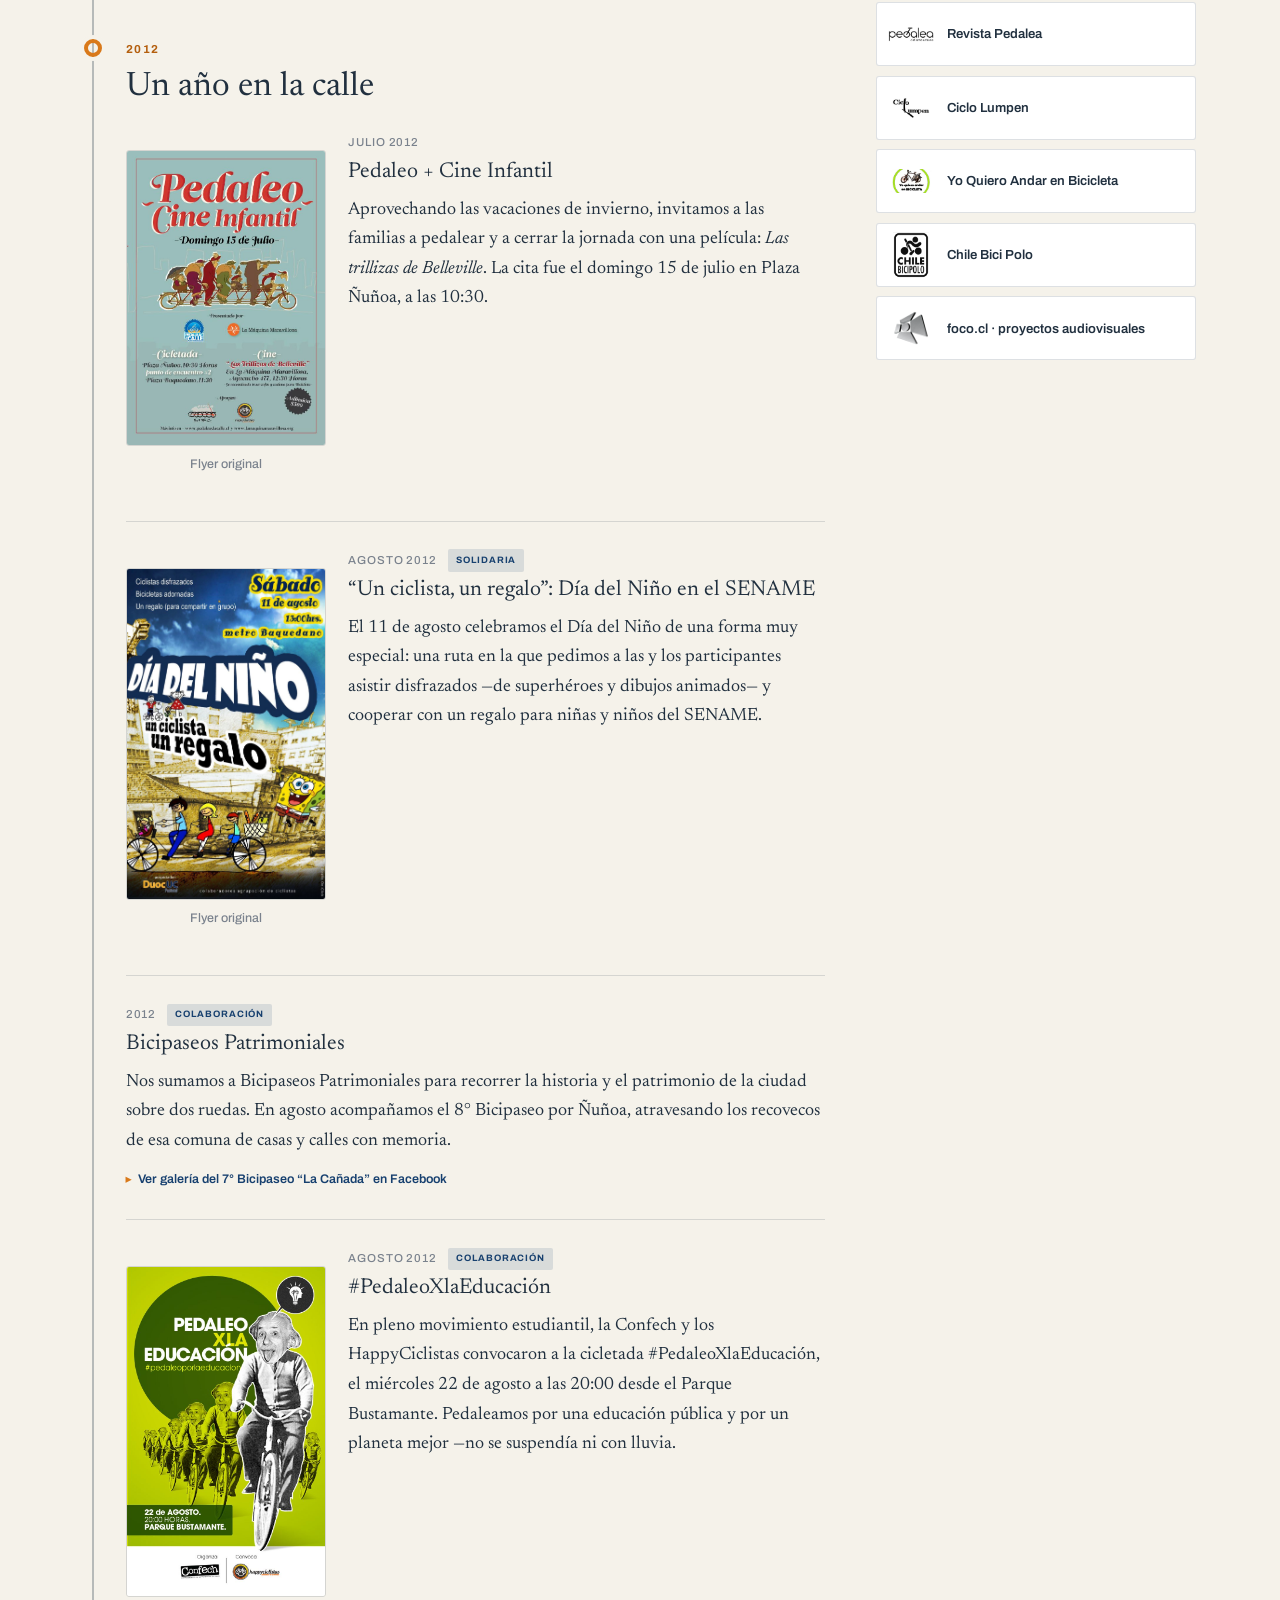
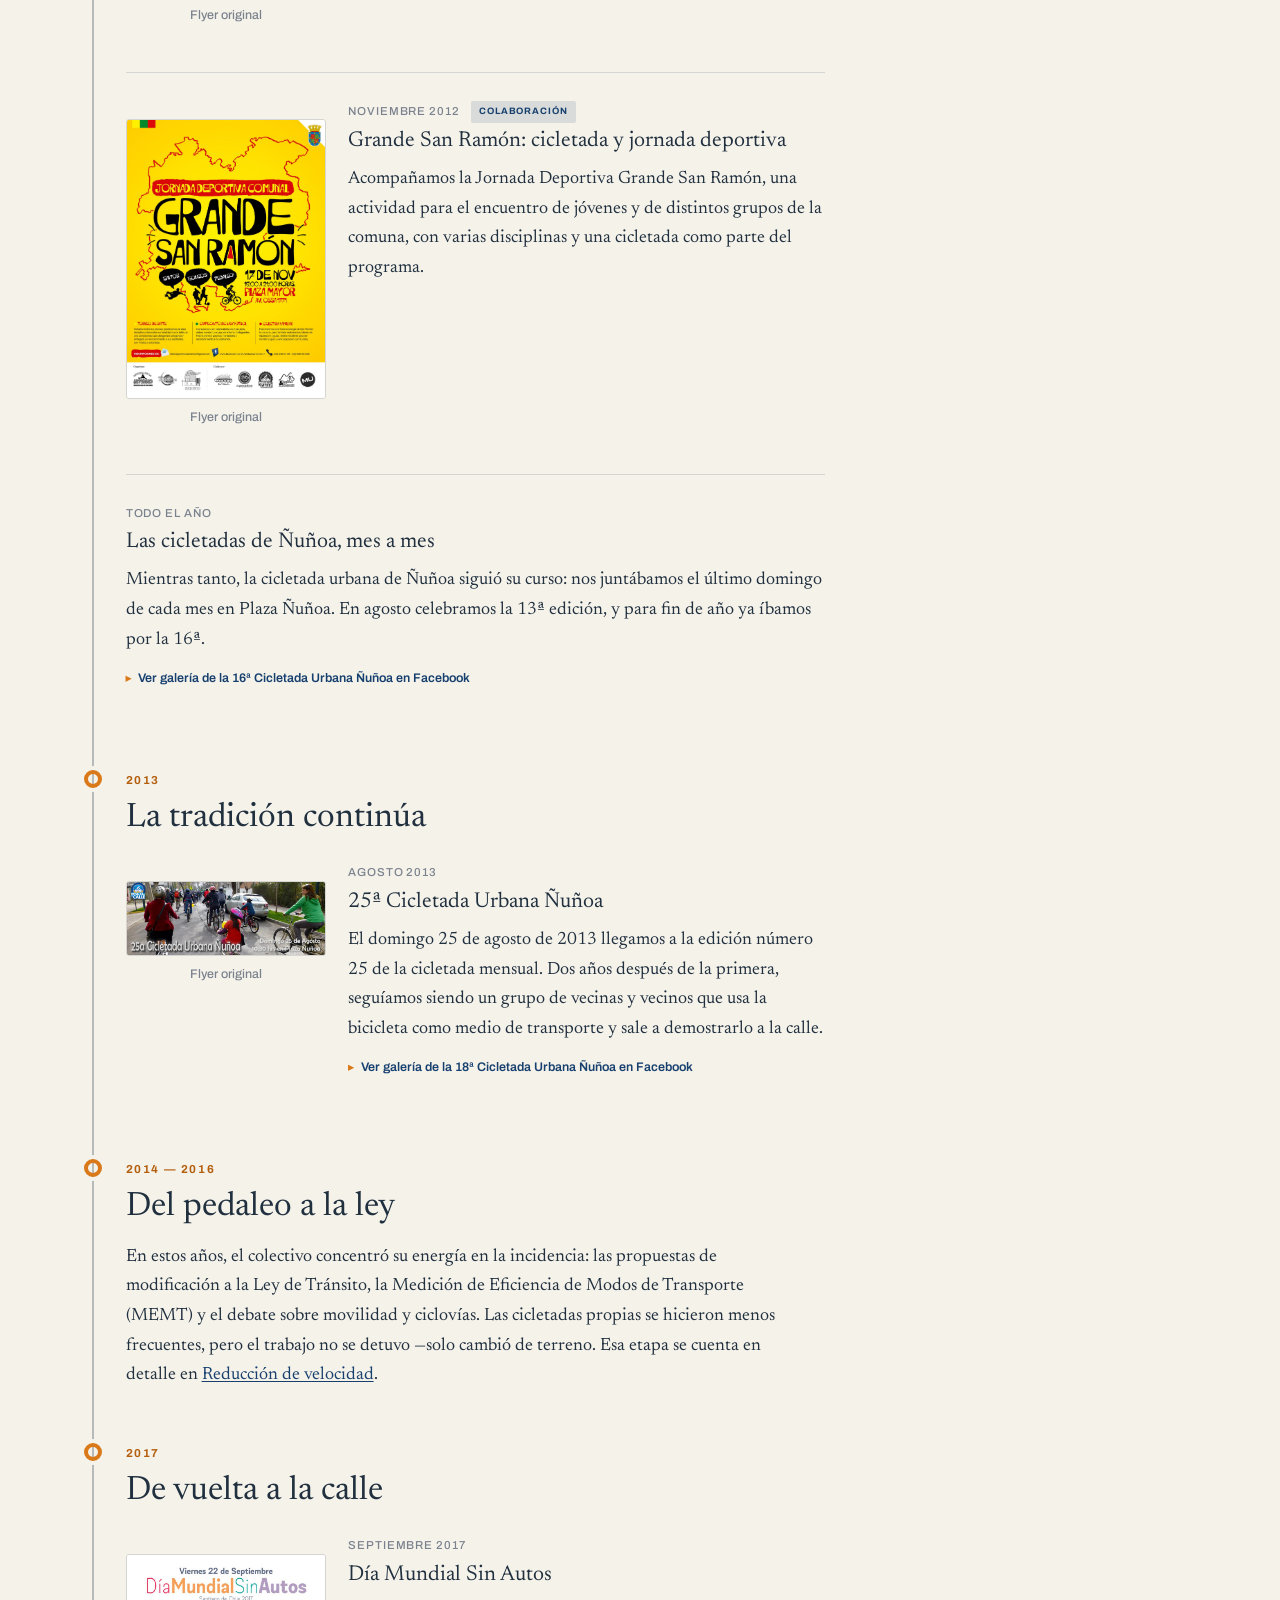
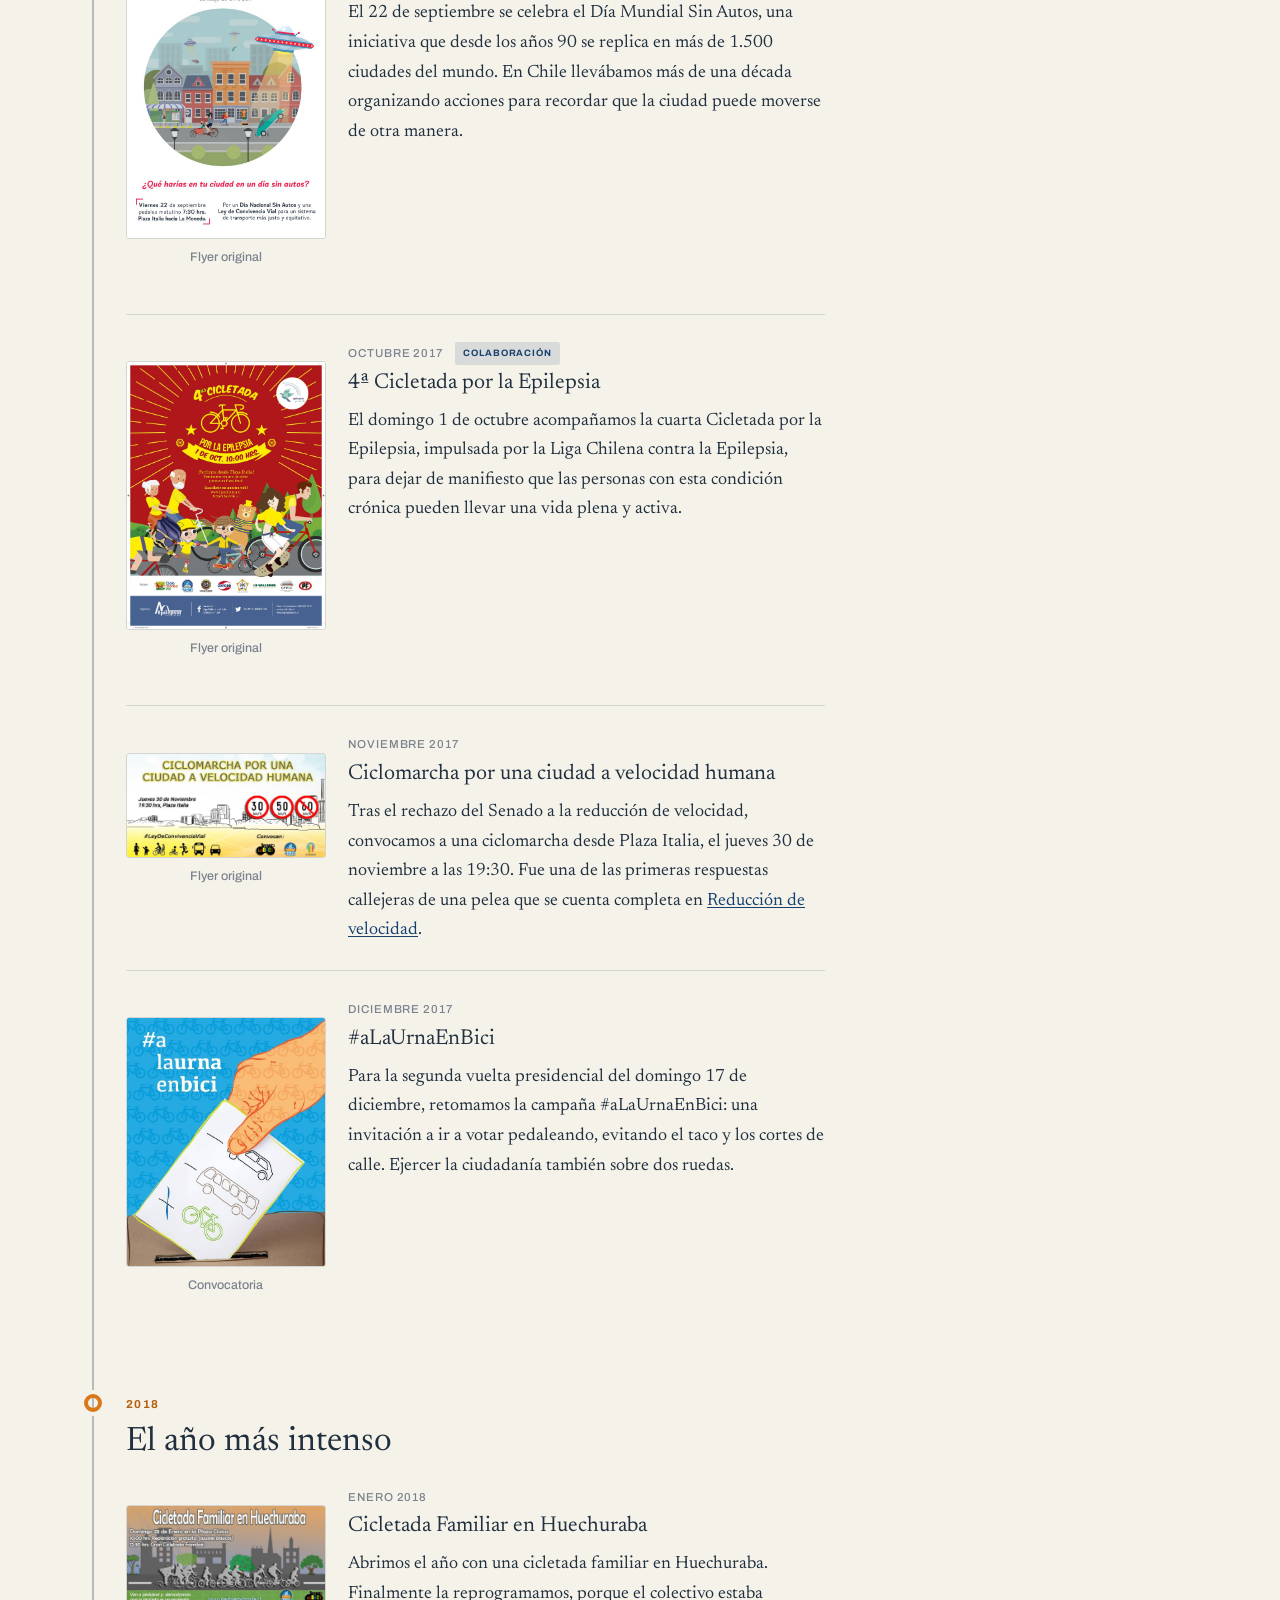
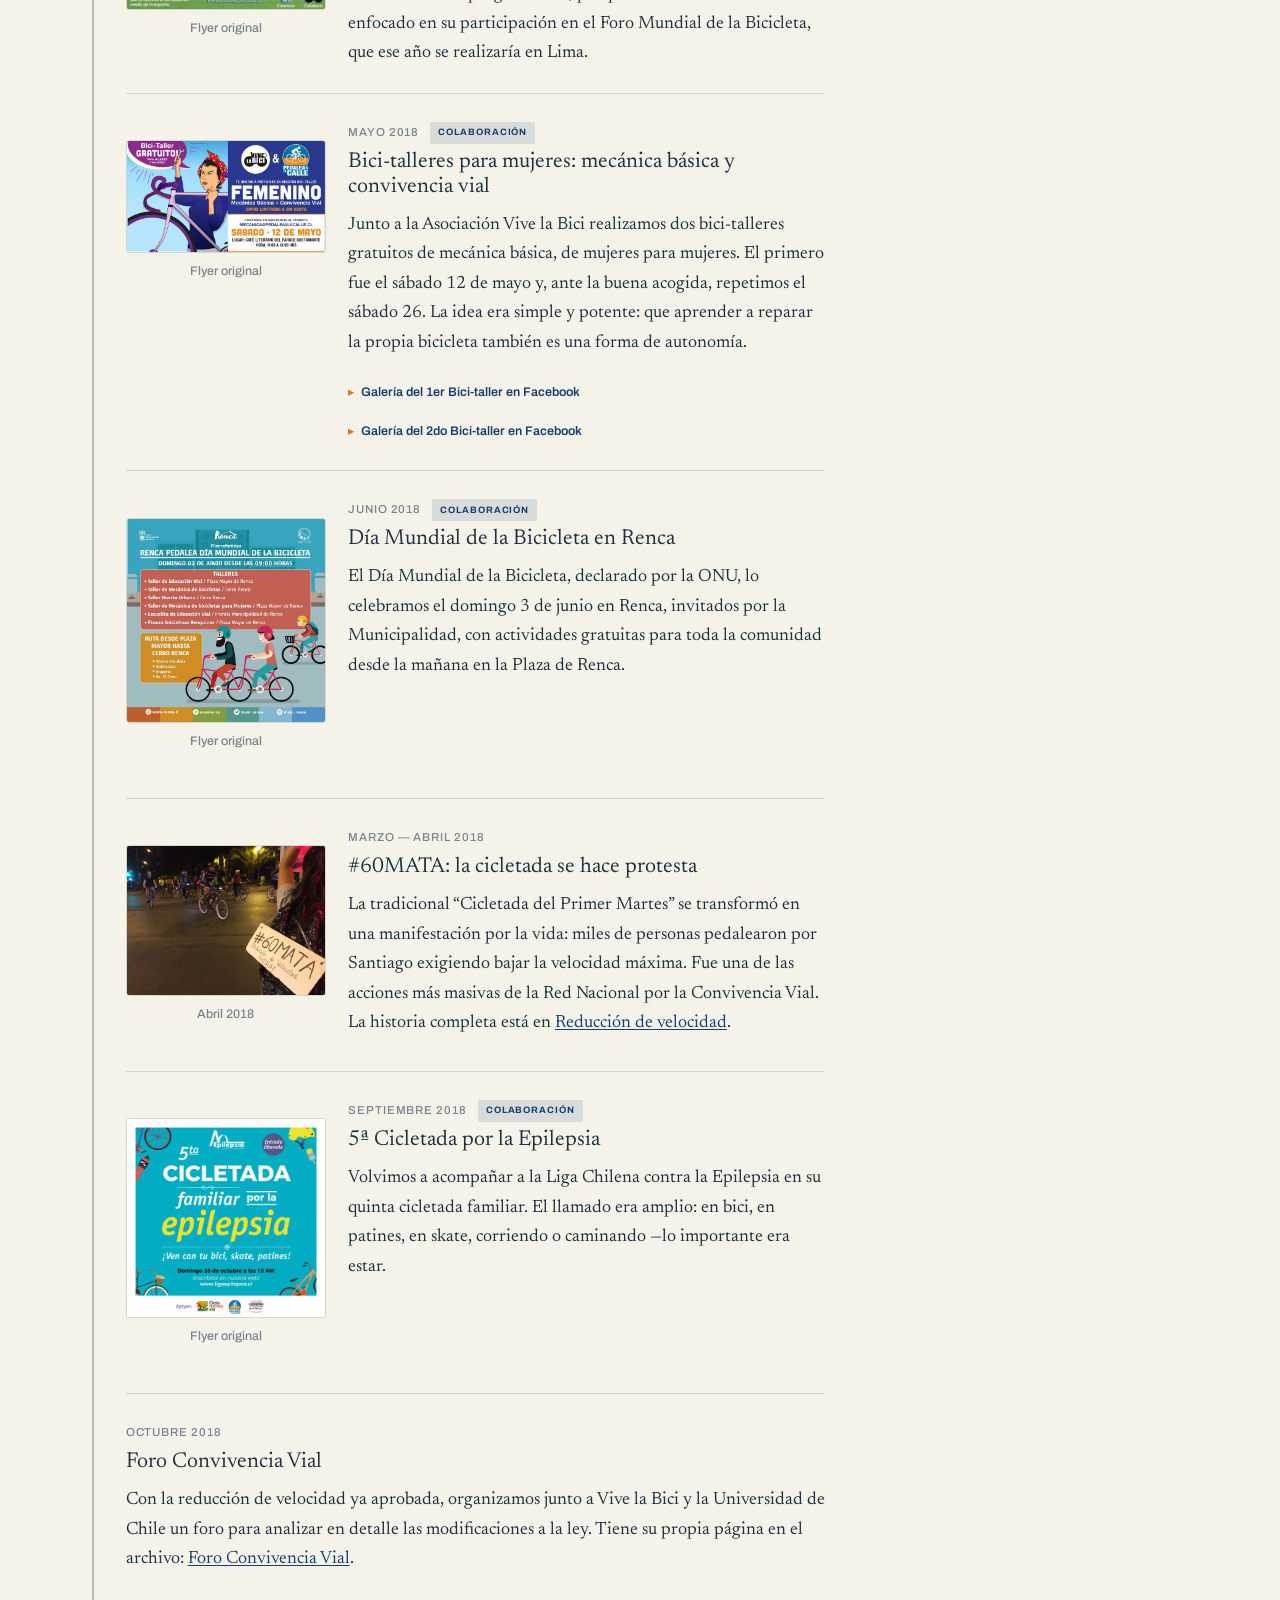
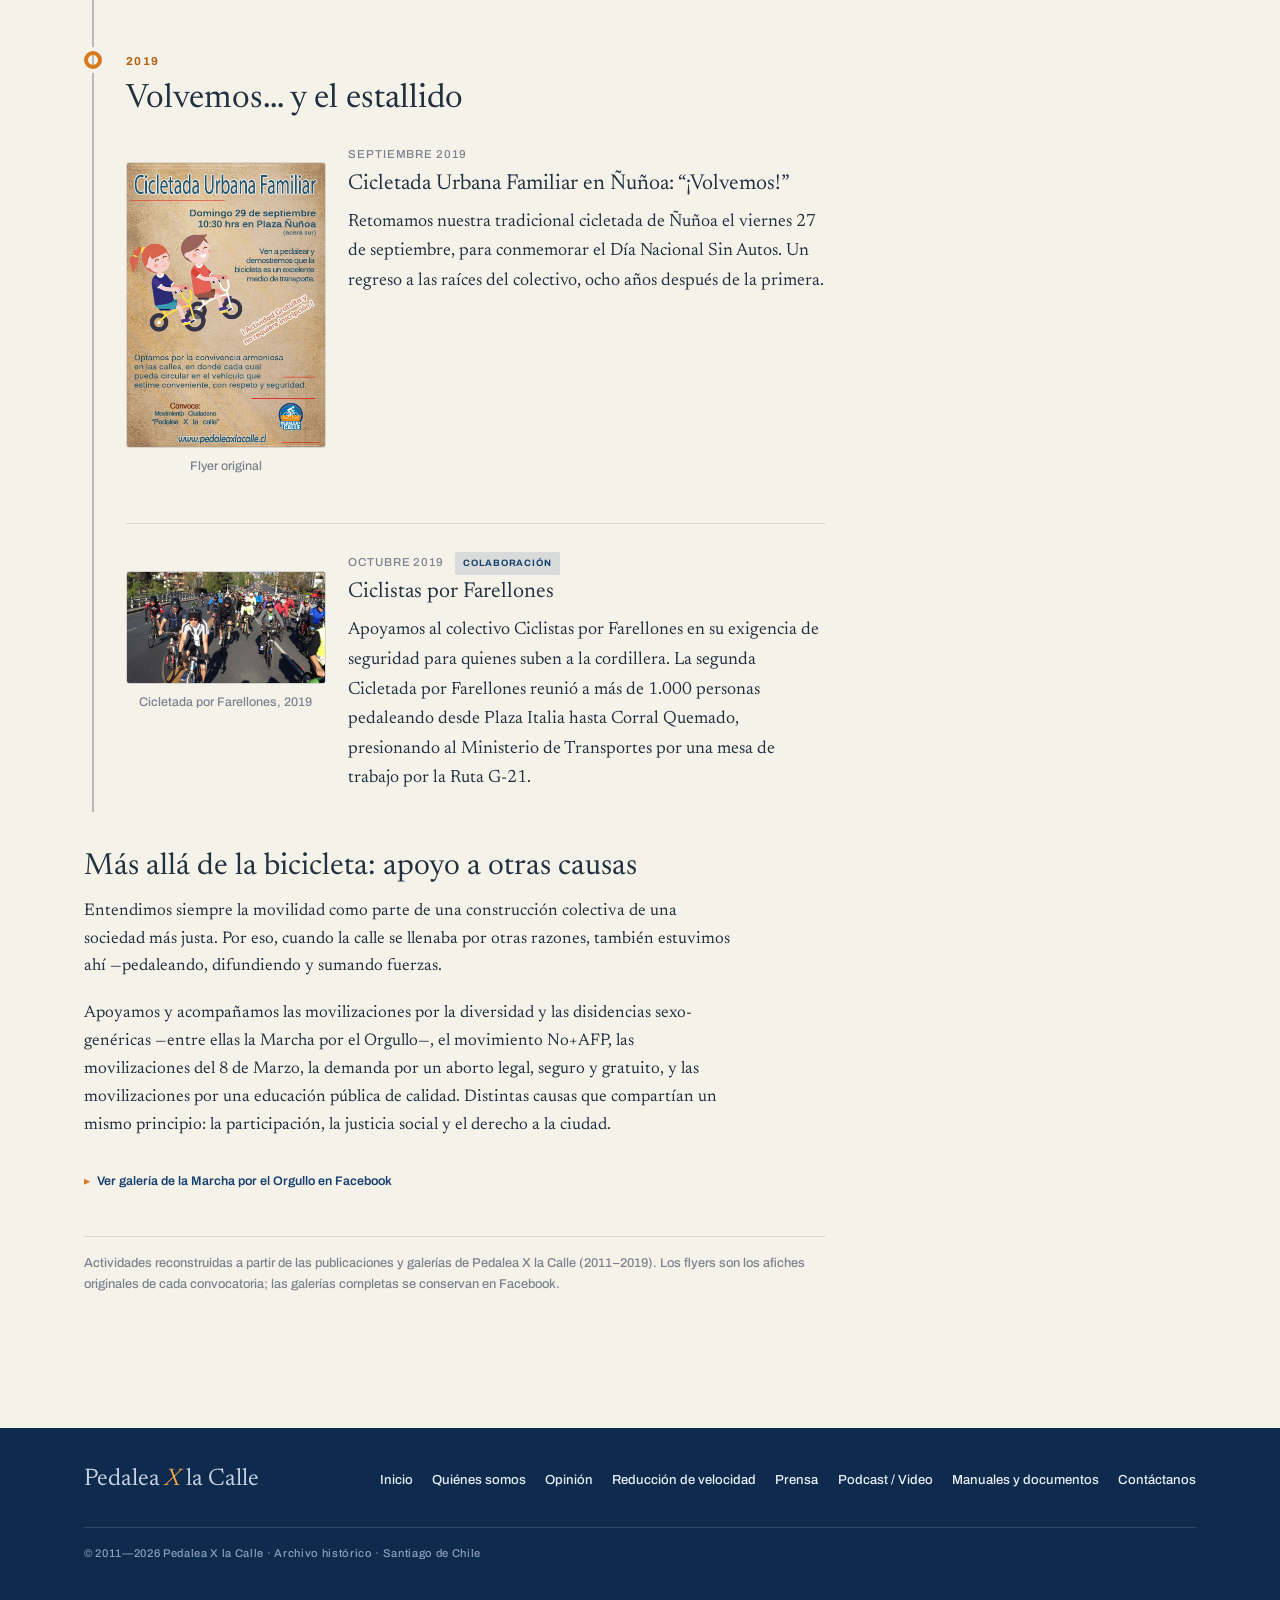
==== commit bc53e8b2: "foco.cl en Recomendamos + reportaje T13 como lámina + fotos del tuit de Hutt - Recomendamos: agrega " ====
--- a/actividades.html
+++ b/actividades.html
@@ -362,6 +362,7 @@
           <li><a href="http://ciclolumpen.cl" target="_blank" rel="noopener"><img src="img/aliado-ciclolumpen.jpg" alt="Ciclo Lumpen"><span>Ciclo Lumpen</span></a></li>
           <li><a href="https://www.facebook.com/Yo-quiero-andar-en-Bicicleta-140569169340311/" target="_blank" rel="noopener"><img src="img/aliado-yoquiero.jpg" alt="Yo Quiero Andar en Bicicleta"><span>Yo Quiero Andar en Bicicleta</span></a></li>
           <li><a href="https://bikepolo.cl/" target="_blank" rel="noopener"><img src="img/chilebicipolo.png" alt="Chile Bici Polo"><span>Chile Bici Polo</span></a></li>
+          <li><a href="https://foco.cl" target="_blank" rel="noopener"><img src="img/logo-foco.png" alt="foco.cl"><span>foco.cl · proyectos audiovisuales</span></a></li>
         </ul>
       </div>
     </aside>
--- a/css/estilo.css
+++ b/css/estilo.css
@@ -152,6 +152,14 @@
 .hero-feature p { color: #C6D2E2; margin: 0 0 1.4rem; }
 .hero-feature__media { background: var(--navy) center/cover; display: grid; place-items: center; position: relative; min-height: 180px; }
 .hero-feature__num { font-family: var(--serif); font-style: italic; font-weight: 300; font-size: clamp(5rem, 12vw, 9rem); color: rgba(242,169,78,.28); line-height: 1; }
+/* 60 tachado -> señal de "máx 50" (historia de la campaña) */
+.vmax { display: flex; align-items: center; justify-content: center; gap: clamp(.35rem, 1.6vw, .75rem); font-family: var(--sans); padding: 1rem; }
+.vmax__old { position: relative; font-weight: 800; font-size: clamp(1.6rem, 4.2vw, 2.5rem); color: rgba(234, 240, 247, .4); }
+.vmax__old::after { content: ""; position: absolute; left: -14%; right: -14%; top: 50%; height: 5px; background: #E0492E; transform: translateY(-50%) rotate(-16deg); border-radius: 3px; }
+.vmax__arrow { font-size: clamp(1rem, 2.6vw, 1.5rem); color: var(--orange); font-weight: 800; }
+.vmax__sign { display: flex; flex-direction: column; align-items: center; gap: .35rem; }
+.vmax__sign svg { display: block; width: clamp(88px, 22vw, 146px); height: auto; filter: drop-shadow(0 6px 16px rgba(0, 0, 0, .35)); }
+.vmax__sign small { font-family: var(--sans); font-weight: 700; font-size: clamp(.72rem, 1.7vw, .9rem); letter-spacing: .08em; text-transform: uppercase; color: #F2A94E; }
 .more-link { display: inline-flex; align-items: center; gap: .5rem; font-family: var(--sans); font-weight: 700; font-size: .78rem; letter-spacing: .06em; text-transform: uppercase; color: #F2A94E; text-decoration: none; }
 .more-link:hover { color: #fff; }
 .more-link .arw { transition: transform .2s; }
@@ -379,9 +387,40 @@
 .medio__imgs img { width: 120px; height: auto; border-radius: var(--radius); border: 1px solid var(--line-strong); }
 .medio__nota { font-family: var(--sans); font-size: .78rem; color: var(--muted); margin-top: .7rem; display: inline-flex; gap: .4rem; }
 .medio__nota::before { content: "◔"; color: var(--orange); }
+.medio__link { font-family: var(--sans); font-size: .82rem; margin-top: .7rem; }
+.medio__link a { font-weight: 600; }
 @media (max-width: 520px) { .medio__fig { float: none; width: 200px; margin: 0 0 .8rem; } }
 img.zoomable { cursor: zoom-in; transition: filter .2s; }
 img.zoomable:hover { filter: brightness(1.04); }
+
+/* Símbolo de flecha en los índices de ancla (Manuales, Opinión) */
+.toc li { position: relative; }
+.toc a::before { content: "→ "; color: var(--orange); font-weight: 700; }
+
+/* Opinión: columnas */
+.columna { border-top: 3px solid var(--line-strong); padding-top: 1.8rem; margin-top: 2.8rem; }
+.columna:first-of-type { border-top: 0; margin-top: 1rem; }
+.columna > h2 { font-weight: 400; font-size: clamp(1.6rem, 3.4vw, 2.3rem); line-height: 1.12; letter-spacing: -.01em; margin: 0 0 .35rem; scroll-margin-top: 90px; }
+.col-meta { font-family: var(--sans); font-size: .76rem; letter-spacing: .05em; text-transform: uppercase; color: var(--orange-deep); margin: 0 0 1.3rem; }
+.columna .prose { max-width: 72ch; }
+.columna .prose img { max-width: 100%; height: auto; border-radius: var(--radius); margin: 1.2rem 0; }
+.columna .prose figure { margin: 1.4rem 0; }
+.columna .prose figure img { margin: 0 0 .4rem; }
+.toc-year { font-family: var(--sans); font-size: .72rem; color: var(--muted); }
+
+/* Documentos: botón de descarga + miniaturas de muestra */
+.btn-doc { display: inline-flex; align-items: center; gap: .55rem; font-family: var(--sans); font-weight: 700; font-size: .8rem; letter-spacing: .03em; text-decoration: none; color: #fff; background: var(--navy); padding: .7rem 1.1rem; border-radius: var(--radius); transition: background .2s, transform .2s; margin: .3rem .6rem .3rem 0; }
+.btn-doc::before { content: "⬇"; font-size: .95em; }
+.btn-doc:hover { background: var(--orange); color: #fff; transform: translateY(-2px); }
+.btn-doc small { font-weight: 400; opacity: .82; letter-spacing: 0; }
+.btn-doc--ghost { background: transparent; color: var(--navy); border: 1.5px solid var(--line-strong); }
+.btn-doc--ghost:hover { background: var(--navy); color: #fff; border-color: var(--navy); }
+.doc-thumbs { display: flex; gap: .6rem; flex-wrap: wrap; margin: 1.1rem 0; }
+.doc-thumbs img { height: 155px; width: auto; border-radius: var(--radius); border: 1px solid var(--line-strong); }
+.doc-thumbs--link a { display: block; line-height: 0; border-radius: var(--radius); overflow: hidden; }
+.doc-thumbs--link a img { transition: transform .25s ease; }
+.doc-thumbs--link a:hover img { transform: scale(1.05); }
+.doc-fuente { font-family: var(--sans); font-size: .74rem; color: var(--muted); margin-top: .6rem; }
 
 /* Recuadro de contexto / antecedente */
 .contexto { background: var(--surface); border: 1px solid var(--line-strong); border-top: 3px solid var(--navy); border-radius: var(--radius); padding: clamp(1.2rem, 3vw, 1.8rem); margin: 0 0 2.6rem; max-width: 72ch; }
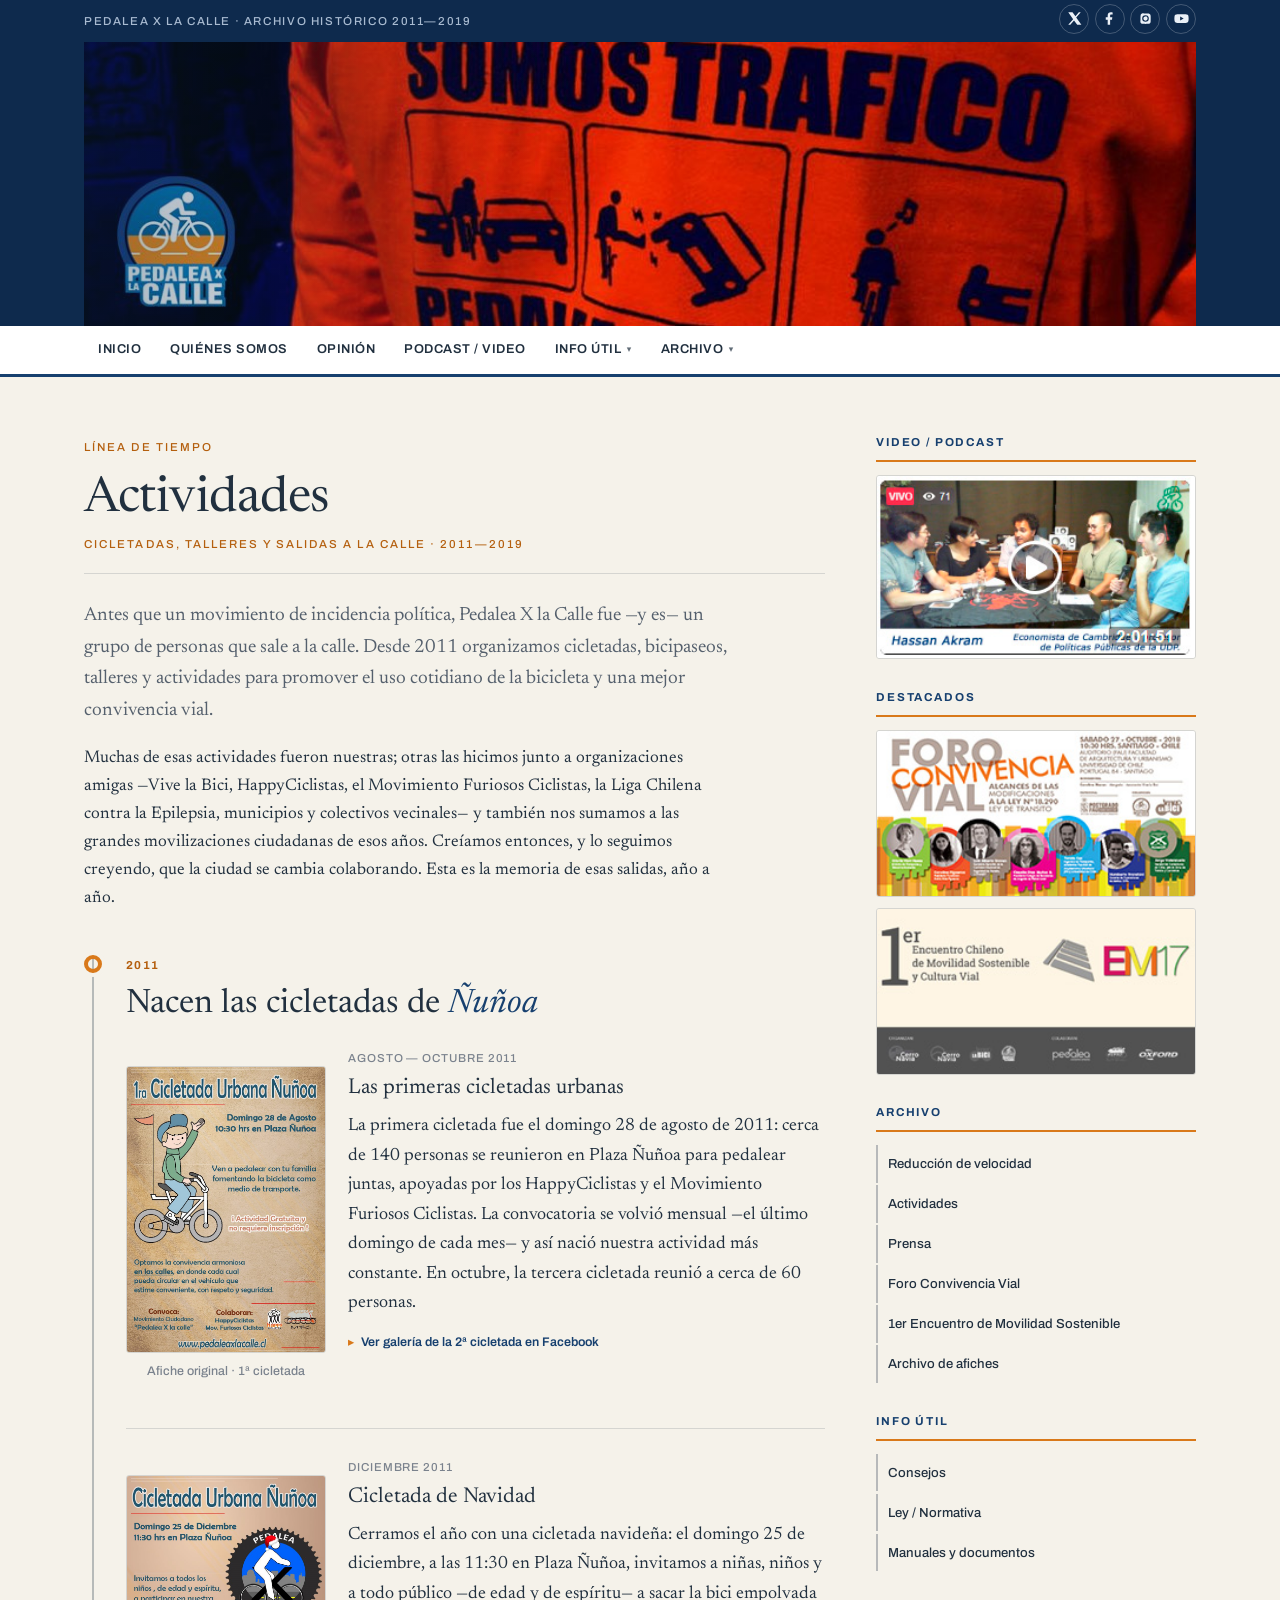
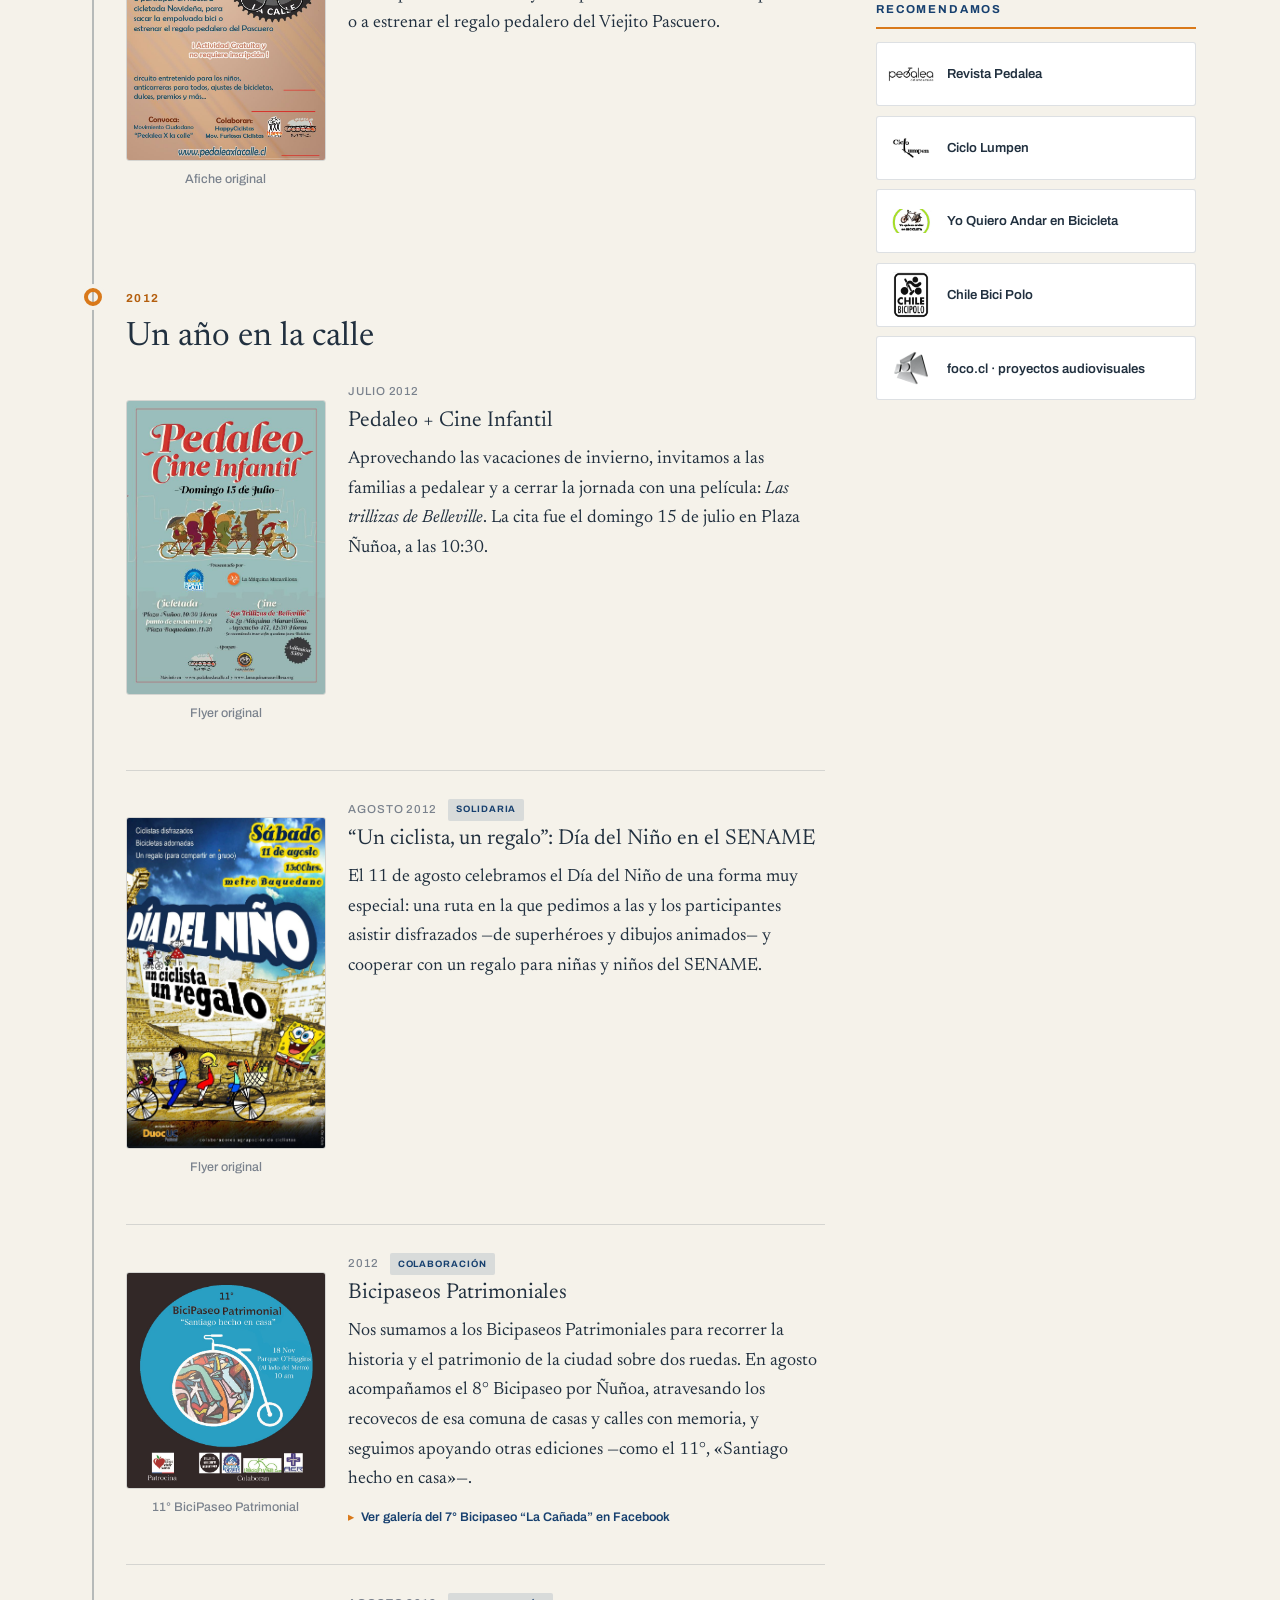
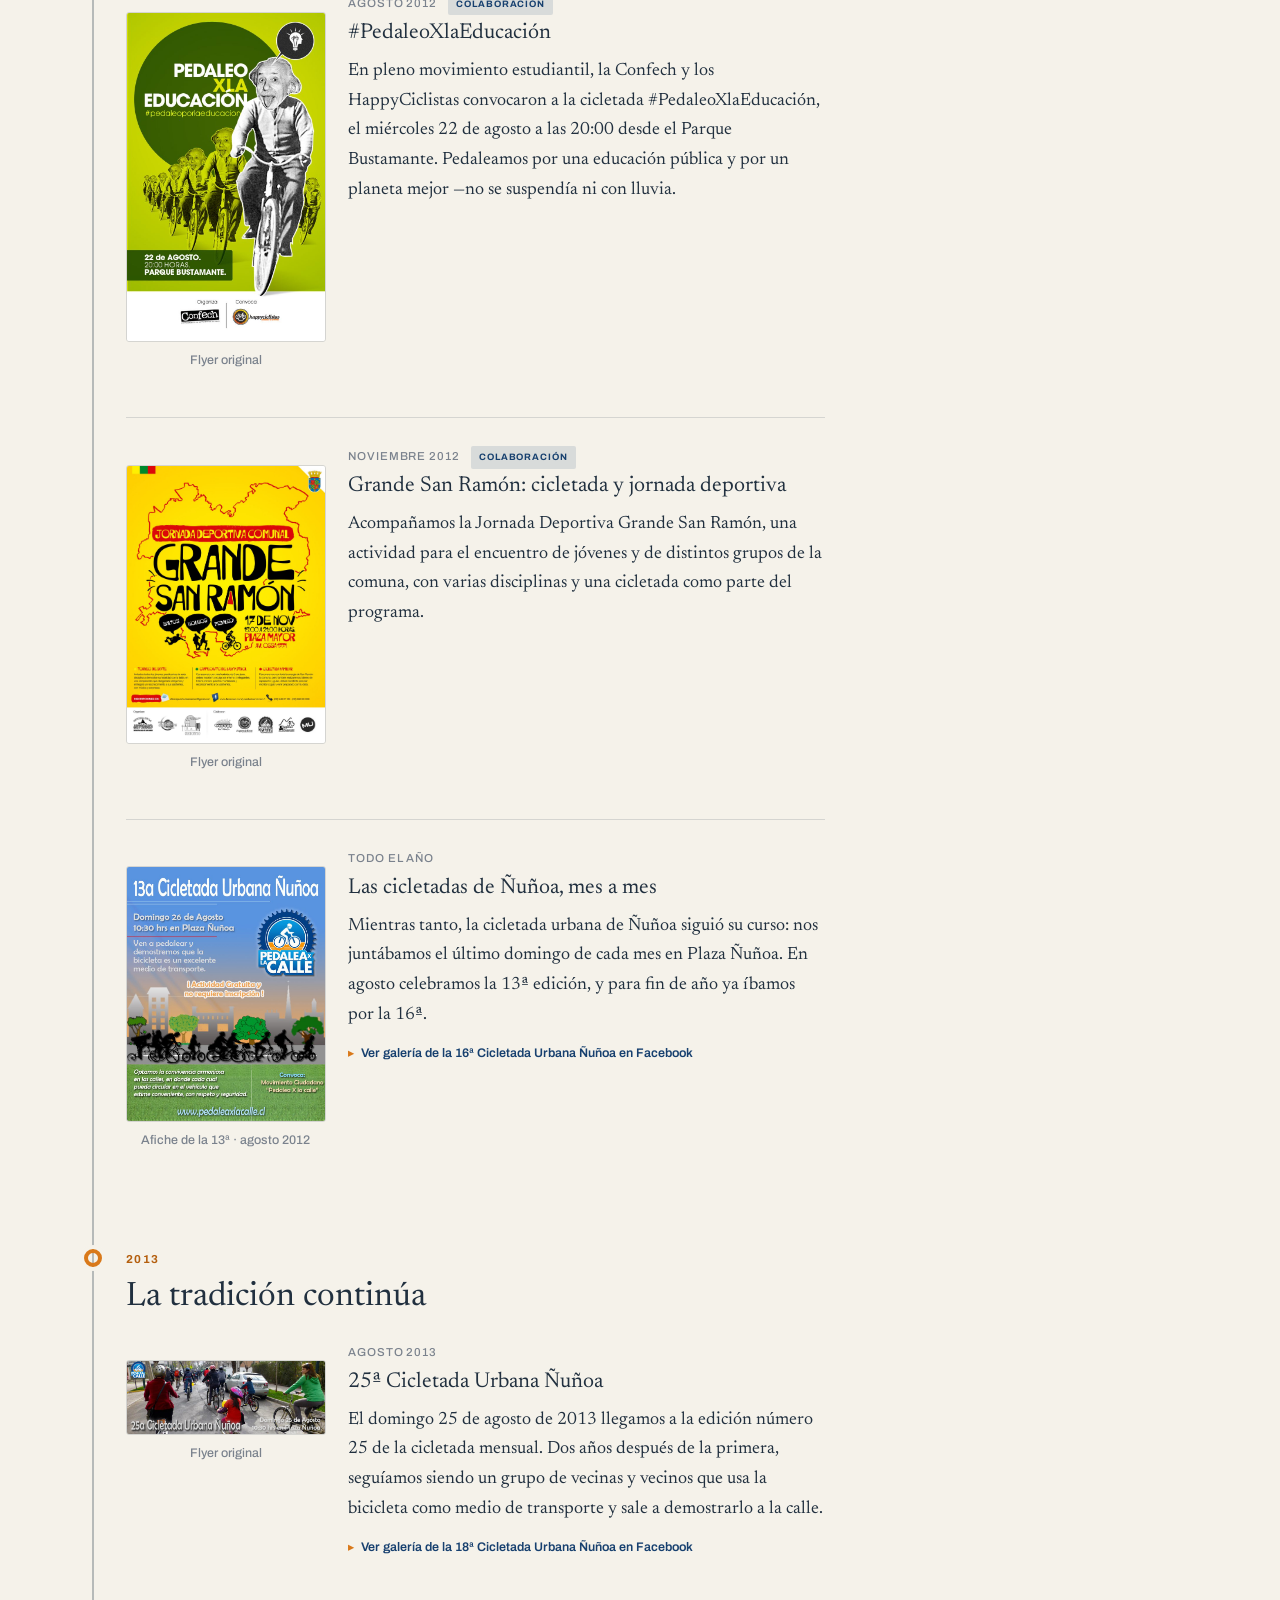
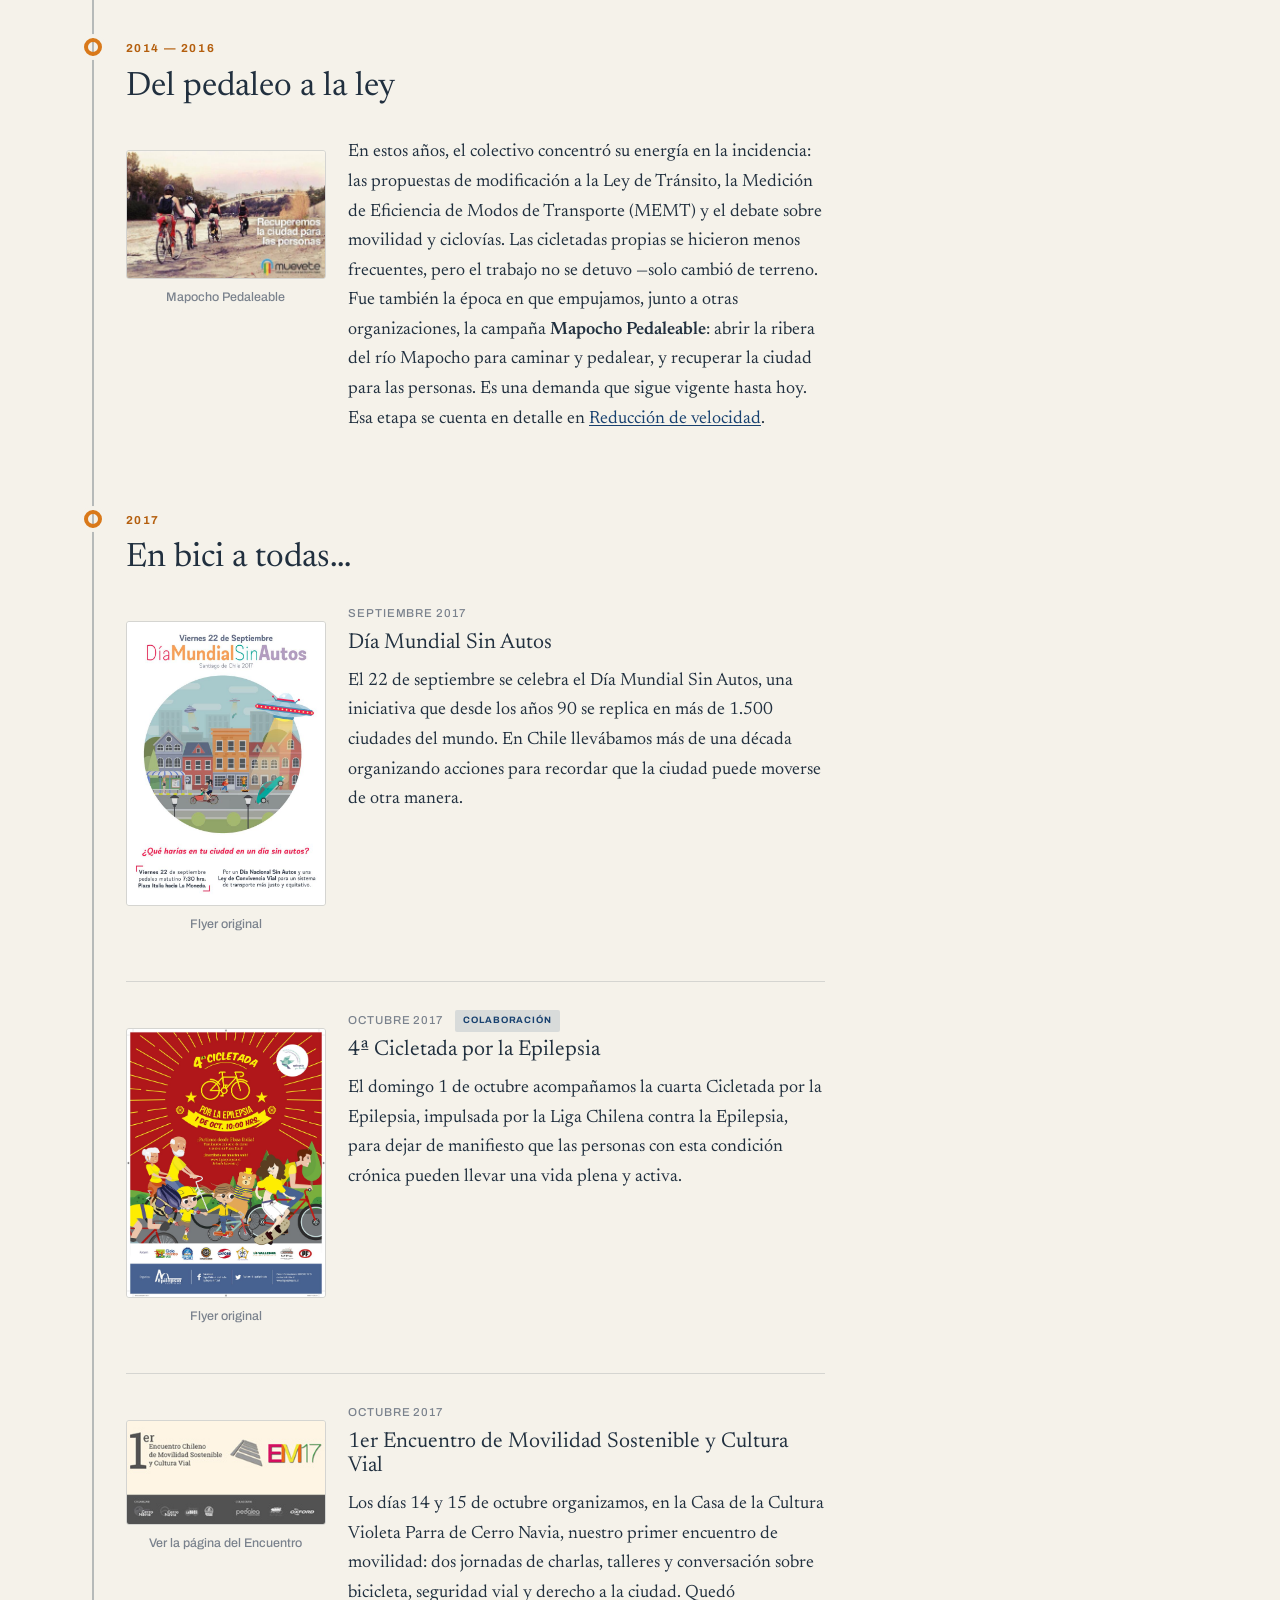
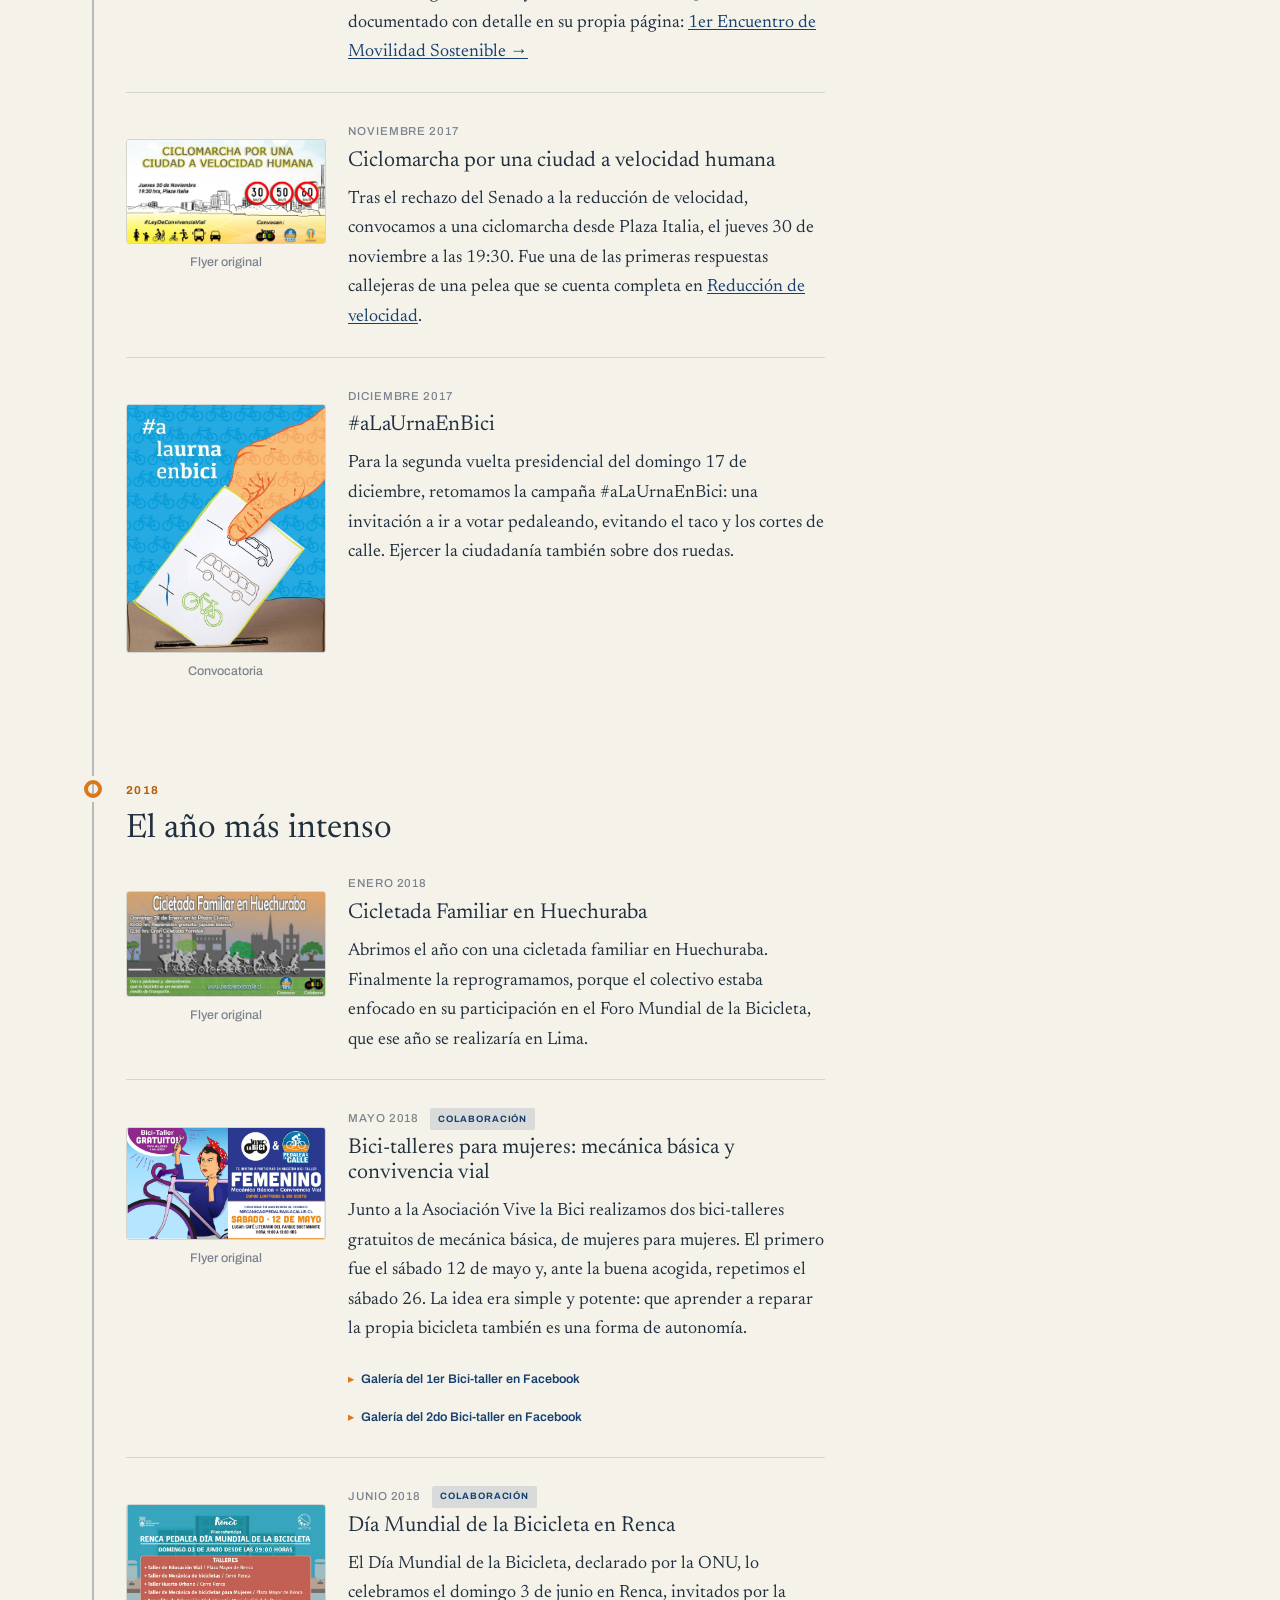
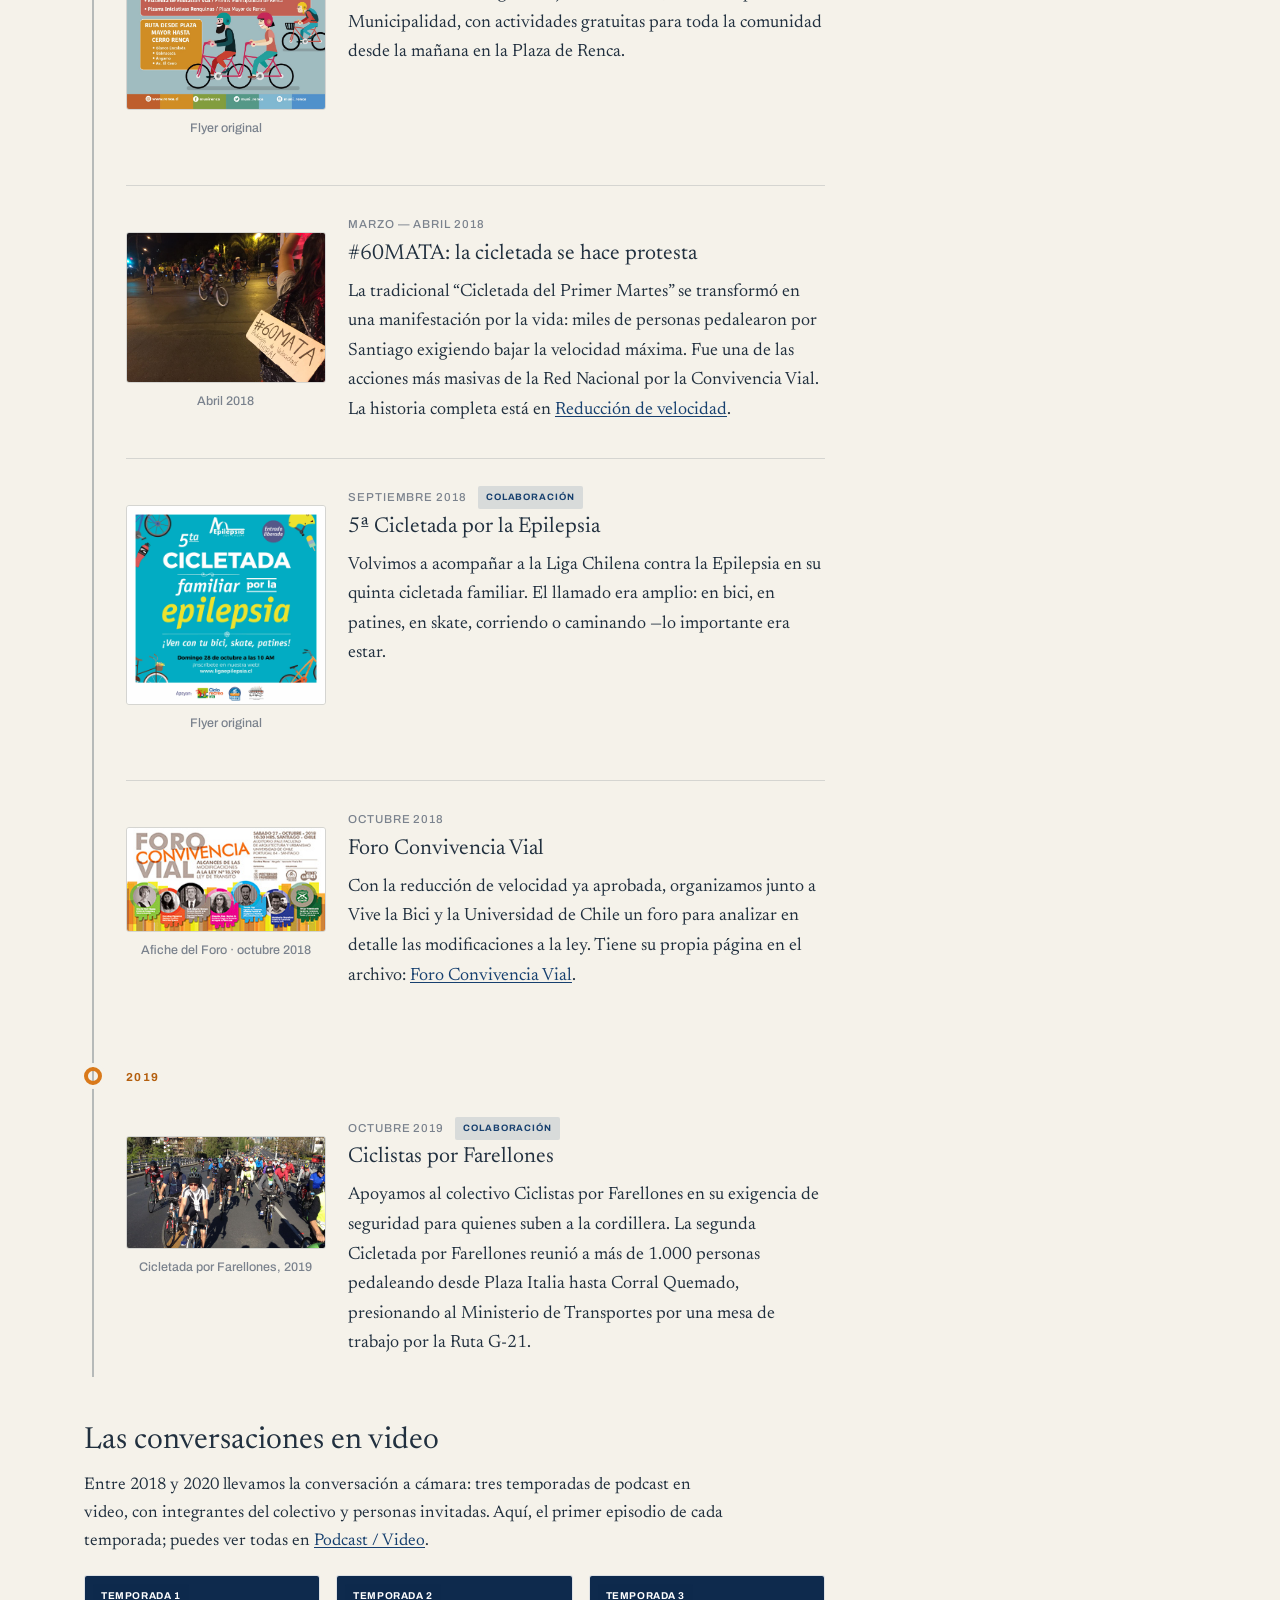
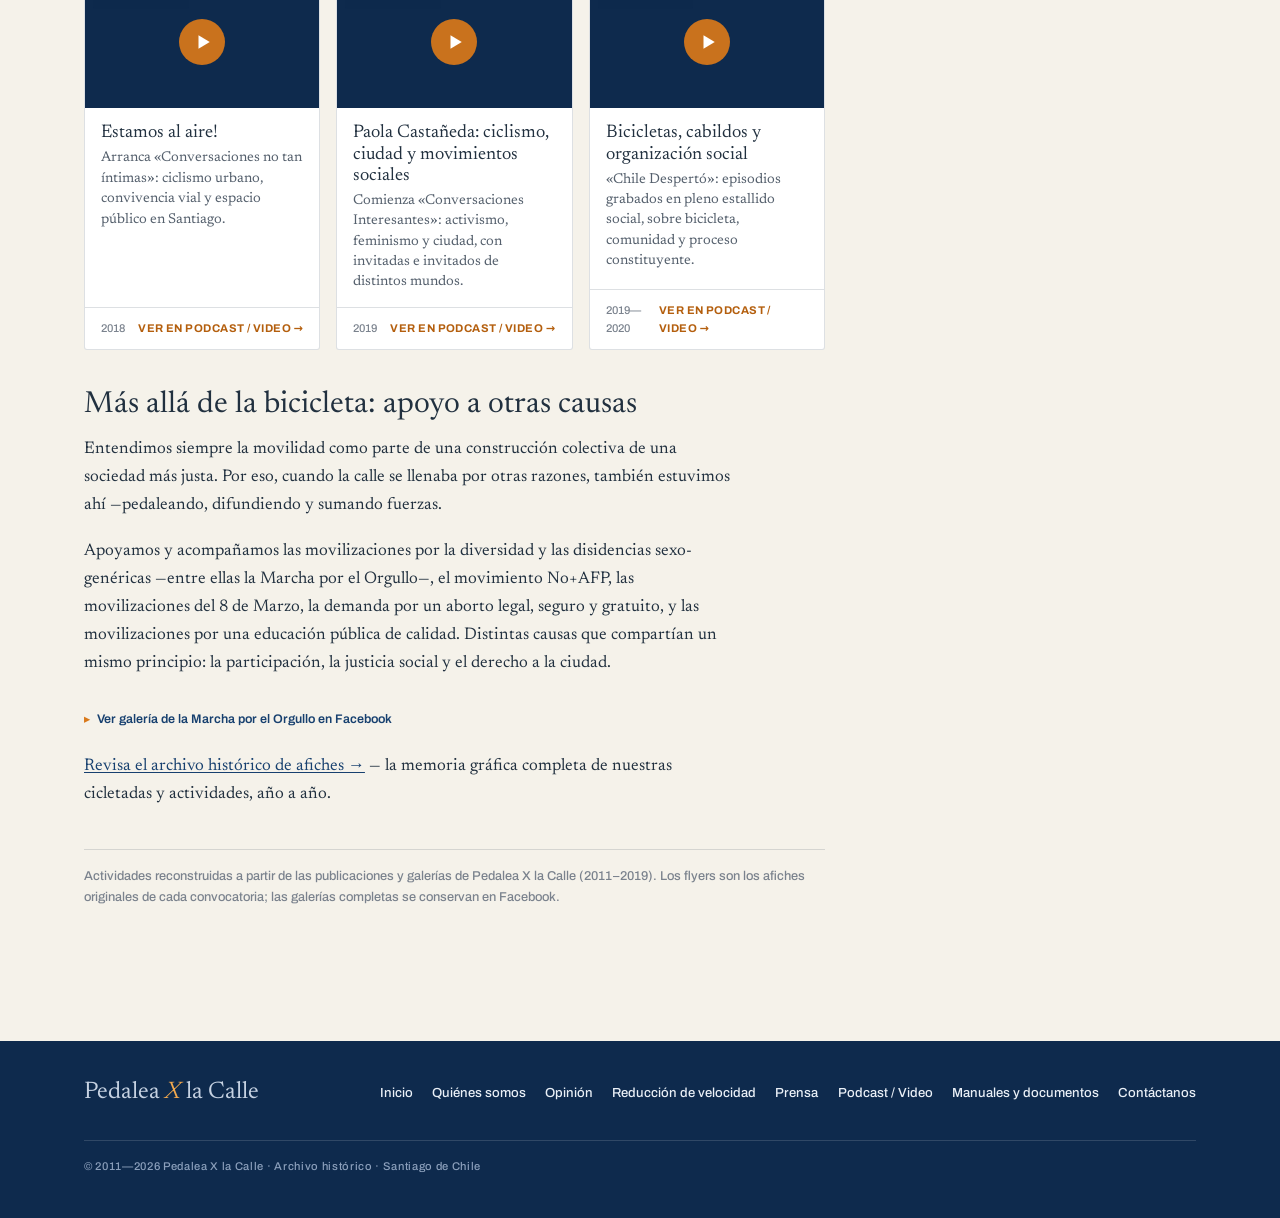
==== commit ebe879d5: "Archivo histórico de afiches + correcciones y podcast en Actividades - Nueva página archivo-afiches." ====
--- a/actividades.html
+++ b/actividades.html
@@ -57,6 +57,7 @@
             <li><a href="prensa.html">Prensa</a></li>
             <li><a href="foro-convivencia-vial.html">Foro Convivencia Vial</a></li>
             <li><a href="encuentro-movilidad.html">1er Encuentro de Movilidad Sostenible</a></li>
+            <li><a href="archivo-afiches.html">Archivo de afiches</a></li>
           </ul>
         </li>
       </ul>
@@ -85,7 +86,7 @@
           <h2 class="etapa__title">Nacen las cicletadas de <em>Ñuñoa</em></h2>
           <div class="etapa__body" style="max-width:none">
             <div class="acto">
-              <figure class="acto__media"><img src="img/actividades/2011-cicletada-foto.jpg" alt="Cicletada urbana en Plaza Ñuñoa, 2011"><figcaption class="acto__cap">Cicletada urbana, 2011</figcaption></figure>
+              <figure class="acto__media"><img class="zoomable" src="img/afiches/2011-08-1ra-cicletada.jpg" alt="Afiche original de la 1ª Cicletada Urbana Ñuñoa, domingo 28 de agosto de 2011"><figcaption class="acto__cap">Afiche original · 1ª cicletada</figcaption></figure>
               <div class="acto__body">
                 <span class="acto__date">Agosto — octubre 2011</span>
                 <h3>Las primeras cicletadas urbanas</h3>
@@ -93,7 +94,8 @@
                 <a class="fb-link" href="https://www.facebook.com/media/set/?set=a.162569340501508&type=3" target="_blank" rel="noopener">Ver galería de la 2ª cicletada en Facebook</a>
               </div>
             </div>
-            <div class="acto acto--nomedia">
+            <div class="acto">
+              <figure class="acto__media"><img class="zoomable" src="img/afiches/2011-12-navidad.jpg" alt="Afiche de la Cicletada de Navidad, diciembre 2011"><figcaption class="acto__cap">Afiche original</figcaption></figure>
               <div class="acto__body">
                 <span class="acto__date">Diciembre 2011</span>
                 <h3>Cicletada de Navidad</h3>
@@ -109,7 +111,7 @@
           <h2 class="etapa__title">Un año en la calle</h2>
           <div class="etapa__body" style="max-width:none">
             <div class="acto">
-              <figure class="acto__media"><img src="img/actividades/2012-cine-infantil.jpg" alt="Flyer del pedaleo con cine infantil, julio 2012"><figcaption class="acto__cap">Flyer original</figcaption></figure>
+              <figure class="acto__media"><img class="zoomable" src="img/actividades/2012-cine-infantil.jpg" alt="Flyer del pedaleo con cine infantil, julio 2012"><figcaption class="acto__cap">Flyer original</figcaption></figure>
               <div class="acto__body">
                 <span class="acto__date">Julio 2012</span>
                 <h3>Pedaleo + Cine Infantil</h3>
@@ -117,23 +119,24 @@
               </div>
             </div>
             <div class="acto">
-              <figure class="acto__media"><img src="img/actividades/2012-sename.jpg" alt="Flyer de la cicletada Un ciclista, un regalo, día del niño en SENAME"><figcaption class="acto__cap">Flyer original</figcaption></figure>
+              <figure class="acto__media"><img class="zoomable" src="img/actividades/2012-sename.jpg" alt="Flyer de la cicletada Un ciclista, un regalo, día del niño en SENAME"><figcaption class="acto__cap">Flyer original</figcaption></figure>
               <div class="acto__body">
                 <span class="acto__date">Agosto 2012 <span class="badge-col">Solidaria</span></span>
                 <h3>“Un ciclista, un regalo”: Día del Niño en el SENAME</h3>
                 <p>El 11 de agosto celebramos el Día del Niño de una forma muy especial: una ruta en la que pedimos a las y los participantes asistir disfrazados —de superhéroes y dibujos animados— y cooperar con un regalo para niñas y niños del SENAME.</p>
               </div>
             </div>
-            <div class="acto acto--nomedia">
+            <div class="acto">
+              <figure class="acto__media"><img class="zoomable" src="img/afiches/bicipaseo-patrimonial-11.jpg" alt="Afiche del 11° BiciPaseo Patrimonial «Santiago hecho en casa»"><figcaption class="acto__cap">11° BiciPaseo Patrimonial</figcaption></figure>
               <div class="acto__body">
                 <span class="acto__date">2012 <span class="badge-col">Colaboración</span></span>
                 <h3>Bicipaseos Patrimoniales</h3>
-                <p>Nos sumamos a Bicipaseos Patrimoniales para recorrer la historia y el patrimonio de la ciudad sobre dos ruedas. En agosto acompañamos el 8° Bicipaseo por Ñuñoa, atravesando los recovecos de esa comuna de casas y calles con memoria.</p>
+                <p>Nos sumamos a los Bicipaseos Patrimoniales para recorrer la historia y el patrimonio de la ciudad sobre dos ruedas. En agosto acompañamos el 8° Bicipaseo por Ñuñoa, atravesando los recovecos de esa comuna de casas y calles con memoria, y seguimos apoyando otras ediciones —como el 11°, «Santiago hecho en casa»—.</p>
                 <a class="fb-link" href="https://www.facebook.com/media/set/?set=a.325770750848032&type=3" target="_blank" rel="noopener">Ver galería del 7° Bicipaseo “La Cañada” en Facebook</a>
               </div>
             </div>
             <div class="acto">
-              <figure class="acto__media"><img src="img/actividades/2012-pedaleoxeducacion.jpg" alt="Flyer #PedaleoXlaEducación, agosto 2012"><figcaption class="acto__cap">Flyer original</figcaption></figure>
+              <figure class="acto__media"><img class="zoomable" src="img/actividades/2012-pedaleoxeducacion.jpg" alt="Flyer #PedaleoXlaEducación, agosto 2012"><figcaption class="acto__cap">Flyer original</figcaption></figure>
               <div class="acto__body">
                 <span class="acto__date">Agosto 2012 <span class="badge-col">Colaboración</span></span>
                 <h3>#PedaleoXlaEducación</h3>
@@ -141,14 +144,15 @@
               </div>
             </div>
             <div class="acto">
-              <figure class="acto__media"><img src="img/actividades/2012-san-ramon.jpg" alt="Flyer Grande San Ramón: cicletada y jornada deportiva"><figcaption class="acto__cap">Flyer original</figcaption></figure>
+              <figure class="acto__media"><img class="zoomable" src="img/actividades/2012-san-ramon.jpg" alt="Flyer Grande San Ramón: cicletada y jornada deportiva"><figcaption class="acto__cap">Flyer original</figcaption></figure>
               <div class="acto__body">
                 <span class="acto__date">Noviembre 2012 <span class="badge-col">Colaboración</span></span>
                 <h3>Grande San Ramón: cicletada y jornada deportiva</h3>
                 <p>Acompañamos la Jornada Deportiva Grande San Ramón, una actividad para el encuentro de jóvenes y de distintos grupos de la comuna, con varias disciplinas y una cicletada como parte del programa.</p>
               </div>
             </div>
-            <div class="acto acto--nomedia">
+            <div class="acto">
+              <figure class="acto__media"><img class="zoomable" src="img/afiches/2012-08-cicletada-13va.jpg" alt="Afiche de la 13ª Cicletada Urbana Ñuñoa, agosto 2012"><figcaption class="acto__cap">Afiche de la 13ª · agosto 2012</figcaption></figure>
               <div class="acto__body">
                 <span class="acto__date">Todo el año</span>
                 <h3>Las cicletadas de Ñuñoa, mes a mes</h3>
@@ -165,7 +169,7 @@
           <h2 class="etapa__title">La tradición continúa</h2>
           <div class="etapa__body" style="max-width:none">
             <div class="acto">
-              <figure class="acto__media"><img src="img/actividades/2013-cicletada25.jpg" alt="Flyer de la 25ª Cicletada Urbana Ñuñoa, agosto 2013"><figcaption class="acto__cap">Flyer original</figcaption></figure>
+              <figure class="acto__media"><img class="zoomable" src="img/actividades/2013-cicletada25.jpg" alt="Flyer de la 25ª Cicletada Urbana Ñuñoa, agosto 2013"><figcaption class="acto__cap">Flyer original</figcaption></figure>
               <div class="acto__body">
                 <span class="acto__date">Agosto 2013</span>
                 <h3>25ª Cicletada Urbana Ñuñoa</h3>
@@ -180,18 +184,23 @@
         <section class="etapa">
           <span class="etapa__year">2014 — 2016</span>
           <h2 class="etapa__title">Del pedaleo a la ley</h2>
-          <div class="etapa__body">
-            <p>En estos años, el colectivo concentró su energía en la incidencia: las propuestas de modificación a la Ley de Tránsito, la Medición de Eficiencia de Modos de Transporte (MEMT) y el debate sobre movilidad y ciclovías. Las cicletadas propias se hicieron menos frecuentes, pero el trabajo no se detuvo —solo cambió de terreno. Esa etapa se cuenta en detalle en <a href="reduccion-velocidad.html">Reducción de velocidad</a>.</p>
+          <div class="etapa__body" style="max-width:none">
+            <div class="acto">
+              <figure class="acto__media"><img class="zoomable" src="img/afiches/campana-mapocho-pedaleable.jpg" alt="Gráfica de la campaña Mapocho Pedaleable: «Recuperemos la ciudad para las personas»"><figcaption class="acto__cap">Mapocho Pedaleable</figcaption></figure>
+              <div class="acto__body">
+                <p>En estos años, el colectivo concentró su energía en la incidencia: las propuestas de modificación a la Ley de Tránsito, la Medición de Eficiencia de Modos de Transporte (MEMT) y el debate sobre movilidad y ciclovías. Las cicletadas propias se hicieron menos frecuentes, pero el trabajo no se detuvo —solo cambió de terreno. Fue también la época en que empujamos, junto a otras organizaciones, la campaña <strong>Mapocho Pedaleable</strong>: abrir la ribera del río Mapocho para caminar y pedalear, y recuperar la ciudad para las personas. Es una demanda que sigue vigente hasta hoy. Esa etapa se cuenta en detalle en <a href="reduccion-velocidad.html">Reducción de velocidad</a>.</p>
+              </div>
+            </div>
           </div>
         </section>
 
         <!-- ===== 2017 ===== -->
         <section class="etapa">
           <span class="etapa__year">2017</span>
-          <h2 class="etapa__title">De vuelta a la calle</h2>
-          <div class="etapa__body" style="max-width:none">
-            <div class="acto">
-              <figure class="acto__media"><img src="img/actividades/2017-dmsa.jpg" alt="Flyer Día Mundial Sin Autos 2017"><figcaption class="acto__cap">Flyer original</figcaption></figure>
+          <h2 class="etapa__title">En bici a todas…</h2>
+          <div class="etapa__body" style="max-width:none">
+            <div class="acto">
+              <figure class="acto__media"><img class="zoomable" src="img/actividades/2017-dmsa.jpg" alt="Flyer Día Mundial Sin Autos 2017"><figcaption class="acto__cap">Flyer original</figcaption></figure>
               <div class="acto__body">
                 <span class="acto__date">Septiembre 2017</span>
                 <h3>Día Mundial Sin Autos</h3>
@@ -199,7 +208,7 @@
               </div>
             </div>
             <div class="acto">
-              <figure class="acto__media"><img src="img/actividades/2017-epilepsia4.jpg" alt="Flyer 4ta Cicletada por la Epilepsia, 2017"><figcaption class="acto__cap">Flyer original</figcaption></figure>
+              <figure class="acto__media"><img class="zoomable" src="img/actividades/2017-epilepsia4.jpg" alt="Flyer 4ta Cicletada por la Epilepsia, 2017"><figcaption class="acto__cap">Flyer original</figcaption></figure>
               <div class="acto__body">
                 <span class="acto__date">Octubre 2017 <span class="badge-col">Colaboración</span></span>
                 <h3>4ª Cicletada por la Epilepsia</h3>
@@ -207,7 +216,15 @@
               </div>
             </div>
             <div class="acto">
-              <figure class="acto__media"><img src="img/actividades/2017-ciclomarcha.jpg" alt="Flyer Ciclomarcha por una ciudad a velocidad humana, noviembre 2017"><figcaption class="acto__cap">Flyer original</figcaption></figure>
+              <figure class="acto__media"><a href="encuentro-movilidad.html"><img src="img/banner-encuentro.jpg" alt="1er Encuentro de Movilidad Sostenible y Cultura Vial, octubre 2017"></a><figcaption class="acto__cap">Ver la página del Encuentro</figcaption></figure>
+              <div class="acto__body">
+                <span class="acto__date">Octubre 2017</span>
+                <h3>1er Encuentro de Movilidad Sostenible y Cultura Vial</h3>
+                <p>Los días 14 y 15 de octubre organizamos, en la Casa de la Cultura Violeta Parra de Cerro Navia, nuestro primer encuentro de movilidad: dos jornadas de charlas, talleres y conversación sobre bicicleta, seguridad vial y derecho a la ciudad. Quedó documentado con detalle en su propia página: <a href="encuentro-movilidad.html">1er Encuentro de Movilidad Sostenible →</a></p>
+              </div>
+            </div>
+            <div class="acto">
+              <figure class="acto__media"><img class="zoomable" src="img/actividades/2017-ciclomarcha.jpg" alt="Flyer Ciclomarcha por una ciudad a velocidad humana, noviembre 2017"><figcaption class="acto__cap">Flyer original</figcaption></figure>
               <div class="acto__body">
                 <span class="acto__date">Noviembre 2017</span>
                 <h3>Ciclomarcha por una ciudad a velocidad humana</h3>
@@ -215,7 +232,7 @@
               </div>
             </div>
             <div class="acto">
-              <figure class="acto__media"><img src="img/actividades/2017-alaurnaenbici.jpg" alt="Gráfica #aLaUrnaEnBici, elección presidencial 2017"><figcaption class="acto__cap">Convocatoria</figcaption></figure>
+              <figure class="acto__media"><img class="zoomable" src="img/actividades/2017-alaurnaenbici.jpg" alt="Gráfica #aLaUrnaEnBici, elección presidencial 2017"><figcaption class="acto__cap">Convocatoria</figcaption></figure>
               <div class="acto__body">
                 <span class="acto__date">Diciembre 2017</span>
                 <h3>#aLaUrnaEnBici</h3>
@@ -231,7 +248,7 @@
           <h2 class="etapa__title">El año más intenso</h2>
           <div class="etapa__body" style="max-width:none">
             <div class="acto">
-              <figure class="acto__media"><img src="img/actividades/2018-huechuraba.jpg" alt="Flyer Cicletada Familiar en Huechuraba, enero 2018"><figcaption class="acto__cap">Flyer original</figcaption></figure>
+              <figure class="acto__media"><img class="zoomable" src="img/actividades/2018-huechuraba.jpg" alt="Flyer Cicletada Familiar en Huechuraba, enero 2018"><figcaption class="acto__cap">Flyer original</figcaption></figure>
               <div class="acto__body">
                 <span class="acto__date">Enero 2018</span>
                 <h3>Cicletada Familiar en Huechuraba</h3>
@@ -239,7 +256,7 @@
               </div>
             </div>
             <div class="acto">
-              <figure class="acto__media"><img src="img/actividades/2018-taller1-flyer.jpg" alt="Flyer del primer Bici-taller femenino de mecánica básica, 2018"><figcaption class="acto__cap">Flyer original</figcaption></figure>
+              <figure class="acto__media"><img class="zoomable" src="img/actividades/2018-taller1-flyer.jpg" alt="Flyer del primer Bici-taller femenino de mecánica básica, 2018"><figcaption class="acto__cap">Flyer original</figcaption></figure>
               <div class="acto__body">
                 <span class="acto__date">Mayo 2018 <span class="badge-col">Colaboración</span></span>
                 <h3>Bici-talleres para mujeres: mecánica básica y convivencia vial</h3>
@@ -249,7 +266,7 @@
               </div>
             </div>
             <div class="acto">
-              <figure class="acto__media"><img src="img/actividades/2018-renca.jpg" alt="Flyer Día Mundial de la Bicicleta en Renca, 2018"><figcaption class="acto__cap">Flyer original</figcaption></figure>
+              <figure class="acto__media"><img class="zoomable" src="img/actividades/2018-renca.jpg" alt="Flyer Día Mundial de la Bicicleta en Renca, 2018"><figcaption class="acto__cap">Flyer original</figcaption></figure>
               <div class="acto__body">
                 <span class="acto__date">Junio 2018 <span class="badge-col">Colaboración</span></span>
                 <h3>Día Mundial de la Bicicleta en Renca</h3>
@@ -257,7 +274,7 @@
               </div>
             </div>
             <div class="acto">
-              <figure class="acto__media"><img src="img/contenido/rv-cicletada.jpg" alt="Cicletada masiva por la reducción de velocidad, 2018"><figcaption class="acto__cap">Abril 2018</figcaption></figure>
+              <figure class="acto__media"><img class="zoomable" src="img/contenido/rv-cicletada.jpg" alt="Cicletada masiva por la reducción de velocidad, 2018"><figcaption class="acto__cap">Abril 2018</figcaption></figure>
               <div class="acto__body">
                 <span class="acto__date">Marzo — abril 2018</span>
                 <h3>#60MATA: la cicletada se hace protesta</h3>
@@ -265,14 +282,15 @@
               </div>
             </div>
             <div class="acto">
-              <figure class="acto__media"><img src="img/actividades/2018-epilepsia5.jpg" alt="Flyer 5ta Cicletada Familiar por la Epilepsia, 2018"><figcaption class="acto__cap">Flyer original</figcaption></figure>
+              <figure class="acto__media"><img class="zoomable" src="img/actividades/2018-epilepsia5.jpg" alt="Flyer 5ta Cicletada Familiar por la Epilepsia, 2018"><figcaption class="acto__cap">Flyer original</figcaption></figure>
               <div class="acto__body">
                 <span class="acto__date">Septiembre 2018 <span class="badge-col">Colaboración</span></span>
                 <h3>5ª Cicletada por la Epilepsia</h3>
                 <p>Volvimos a acompañar a la Liga Chilena contra la Epilepsia en su quinta cicletada familiar. El llamado era amplio: en bici, en patines, en skate, corriendo o caminando —lo importante era estar.</p>
               </div>
             </div>
-            <div class="acto acto--nomedia">
+            <div class="acto">
+              <figure class="acto__media"><img class="zoomable" src="img/banner-foro.jpg" alt="Afiche del Foro Convivencia Vial, 27 de octubre de 2018, Universidad de Chile"><figcaption class="acto__cap">Afiche del Foro · octubre 2018</figcaption></figure>
               <div class="acto__body">
                 <span class="acto__date">Octubre 2018</span>
                 <h3>Foro Convivencia Vial</h3>
@@ -285,18 +303,10 @@
         <!-- ===== 2019 ===== -->
         <section class="etapa">
           <span class="etapa__year">2019</span>
-          <h2 class="etapa__title">Volvemos… y el estallido</h2>
-          <div class="etapa__body" style="max-width:none">
-            <div class="acto">
-              <figure class="acto__media"><img src="img/actividades/2019-nunoa-volvemos.jpg" alt="Flyer Cicletada Urbana Familiar en Ñuñoa, Volvemos, 2019"><figcaption class="acto__cap">Flyer original</figcaption></figure>
-              <div class="acto__body">
-                <span class="acto__date">Septiembre 2019</span>
-                <h3>Cicletada Urbana Familiar en Ñuñoa: “¡Volvemos!”</h3>
-                <p>Retomamos nuestra tradicional cicletada de Ñuñoa el viernes 27 de septiembre, para conmemorar el Día Nacional Sin Autos. Un regreso a las raíces del colectivo, ocho años después de la primera.</p>
-              </div>
-            </div>
-            <div class="acto">
-              <figure class="acto__media"><img src="img/actividades/2019-farellones.jpg" alt="Cicletada por Farellones, más de mil personas, 2019"><figcaption class="acto__cap">Cicletada por Farellones, 2019</figcaption></figure>
+          <h2 class="etapa__title"></h2>
+          <div class="etapa__body" style="max-width:none">
+            <div class="acto">
+              <figure class="acto__media"><img class="zoomable" src="img/actividades/2019-farellones.jpg" alt="Cicletada por Farellones, más de mil personas, 2019"><figcaption class="acto__cap">Cicletada por Farellones, 2019</figcaption></figure>
               <div class="acto__body">
                 <span class="acto__date">Octubre 2019 <span class="badge-col">Colaboración</span></span>
                 <h3>Ciclistas por Farellones</h3>
@@ -306,6 +316,47 @@
           </div>
         </section>
 
+      </div>
+
+      <!-- ===== Conversaciones en video ===== -->
+      <div class="prose" style="max-width:72ch;margin-top:2.6rem">
+        <h2>Las conversaciones en video</h2>
+        <p>Entre 2018 y 2020 llevamos la conversación a cámara: tres temporadas de podcast en video, con integrantes del colectivo y personas invitadas. Aquí, el primer episodio de cada temporada; puedes ver todas en <a href="podcast-video.html">Podcast / Video</a>.</p>
+      </div>
+      <div class="pxlc-grid" style="margin:1.2rem 0 2.4rem">
+        <a class="pxlc-card" href="podcast-video.html#temporada-1">
+          <div class="pxlc-card-thumb" style="background-image:url('https://img.youtube.com/vi/MBr8TMW76cE/hqdefault.jpg');background-size:cover;background-position:center;">
+            <span class="pxlc-ep-badge">Temporada 1</span>
+            <div class="pxlc-play-btn"><svg viewBox="0 0 16 16" fill="white" xmlns="http://www.w3.org/2000/svg"><polygon points="4,2 14,8 4,14"/></svg></div>
+          </div>
+          <div class="pxlc-card-body">
+            <div class="pxlc-card-title">Estamos al aire!</div>
+            <div class="pxlc-card-summary">Arranca «Conversaciones no tan íntimas»: ciclismo urbano, convivencia vial y espacio público en Santiago.</div>
+          </div>
+          <div class="pxlc-card-footer"><span class="pxlc-date">2018</span><span class="pxlc-ver-link">Ver en Podcast / Video →</span></div>
+        </a>
+        <a class="pxlc-card" href="podcast-video.html#temporada-2">
+          <div class="pxlc-card-thumb" style="background-image:url('https://img.youtube.com/vi/SSA3DM2iiPw/hqdefault.jpg');background-size:cover;background-position:center;">
+            <span class="pxlc-ep-badge">Temporada 2</span>
+            <div class="pxlc-play-btn"><svg viewBox="0 0 16 16" fill="white" xmlns="http://www.w3.org/2000/svg"><polygon points="4,2 14,8 4,14"/></svg></div>
+          </div>
+          <div class="pxlc-card-body">
+            <div class="pxlc-card-title">Paola Castañeda: ciclismo, ciudad y movimientos sociales</div>
+            <div class="pxlc-card-summary">Comienza «Conversaciones Interesantes»: activismo, feminismo y ciudad, con invitadas e invitados de distintos mundos.</div>
+          </div>
+          <div class="pxlc-card-footer"><span class="pxlc-date">2019</span><span class="pxlc-ver-link">Ver en Podcast / Video →</span></div>
+        </a>
+        <a class="pxlc-card" href="podcast-video.html#temporada-3">
+          <div class="pxlc-card-thumb" style="background-image:url('https://img.youtube.com/vi/hILSHwvW7HA/hqdefault.jpg');background-size:cover;background-position:center;">
+            <span class="pxlc-ep-badge">Temporada 3</span>
+            <div class="pxlc-play-btn"><svg viewBox="0 0 16 16" fill="white" xmlns="http://www.w3.org/2000/svg"><polygon points="4,2 14,8 4,14"/></svg></div>
+          </div>
+          <div class="pxlc-card-body">
+            <div class="pxlc-card-title">Bicicletas, cabildos y organización social</div>
+            <div class="pxlc-card-summary">«Chile Despertó»: episodios grabados en pleno estallido social, sobre bicicleta, comunidad y proceso constituyente.</div>
+          </div>
+          <div class="pxlc-card-footer"><span class="pxlc-date">2019—2020</span><span class="pxlc-ver-link">Ver en Podcast / Video →</span></div>
+        </a>
       </div>
 
       <!-- ===== Trabajo colaborativo ===== -->
@@ -314,6 +365,10 @@
         <p>Entendimos siempre la movilidad como parte de una construcción colectiva de una sociedad más justa. Por eso, cuando la calle se llenaba por otras razones, también estuvimos ahí —pedaleando, difundiendo y sumando fuerzas.</p>
         <p>Apoyamos y acompañamos las movilizaciones por la diversidad y las disidencias sexo-genéricas —entre ellas la Marcha por el Orgullo—, el movimiento No+AFP, las movilizaciones del 8 de Marzo, la demanda por un aborto legal, seguro y gratuito, y las movilizaciones por una educación pública de calidad. Distintas causas que compartían un mismo principio: la participación, la justicia social y el derecho a la ciudad.</p>
         <p><a class="fb-link" href="https://www.facebook.com/media/set/?set=a.1757850064306753&type=3" target="_blank" rel="noopener">Ver galería de la Marcha por el Orgullo en Facebook</a></p>
+      </div>
+
+      <div class="prose" style="max-width:72ch">
+        <p><a href="archivo-afiches.html">Revisa el archivo histórico de afiches →</a> — la memoria gráfica completa de nuestras cicletadas y actividades, año a año.</p>
       </div>
 
       <p class="src-note">Actividades reconstruidas a partir de las publicaciones y galerías de Pedalea X la Calle (2011–2019). Los flyers son los afiches originales de cada convocatoria; las galerías completas se conservan en Facebook.</p>
@@ -345,6 +400,7 @@
           <li><a href="prensa.html">Prensa</a></li>
           <li><a href="foro-convivencia-vial.html">Foro Convivencia Vial</a></li>
           <li><a href="encuentro-movilidad.html">1er Encuentro de Movilidad Sostenible</a></li>
+          <li><a href="archivo-afiches.html">Archivo de afiches</a></li>
         </ul>
       </div>
       <div class="widget">
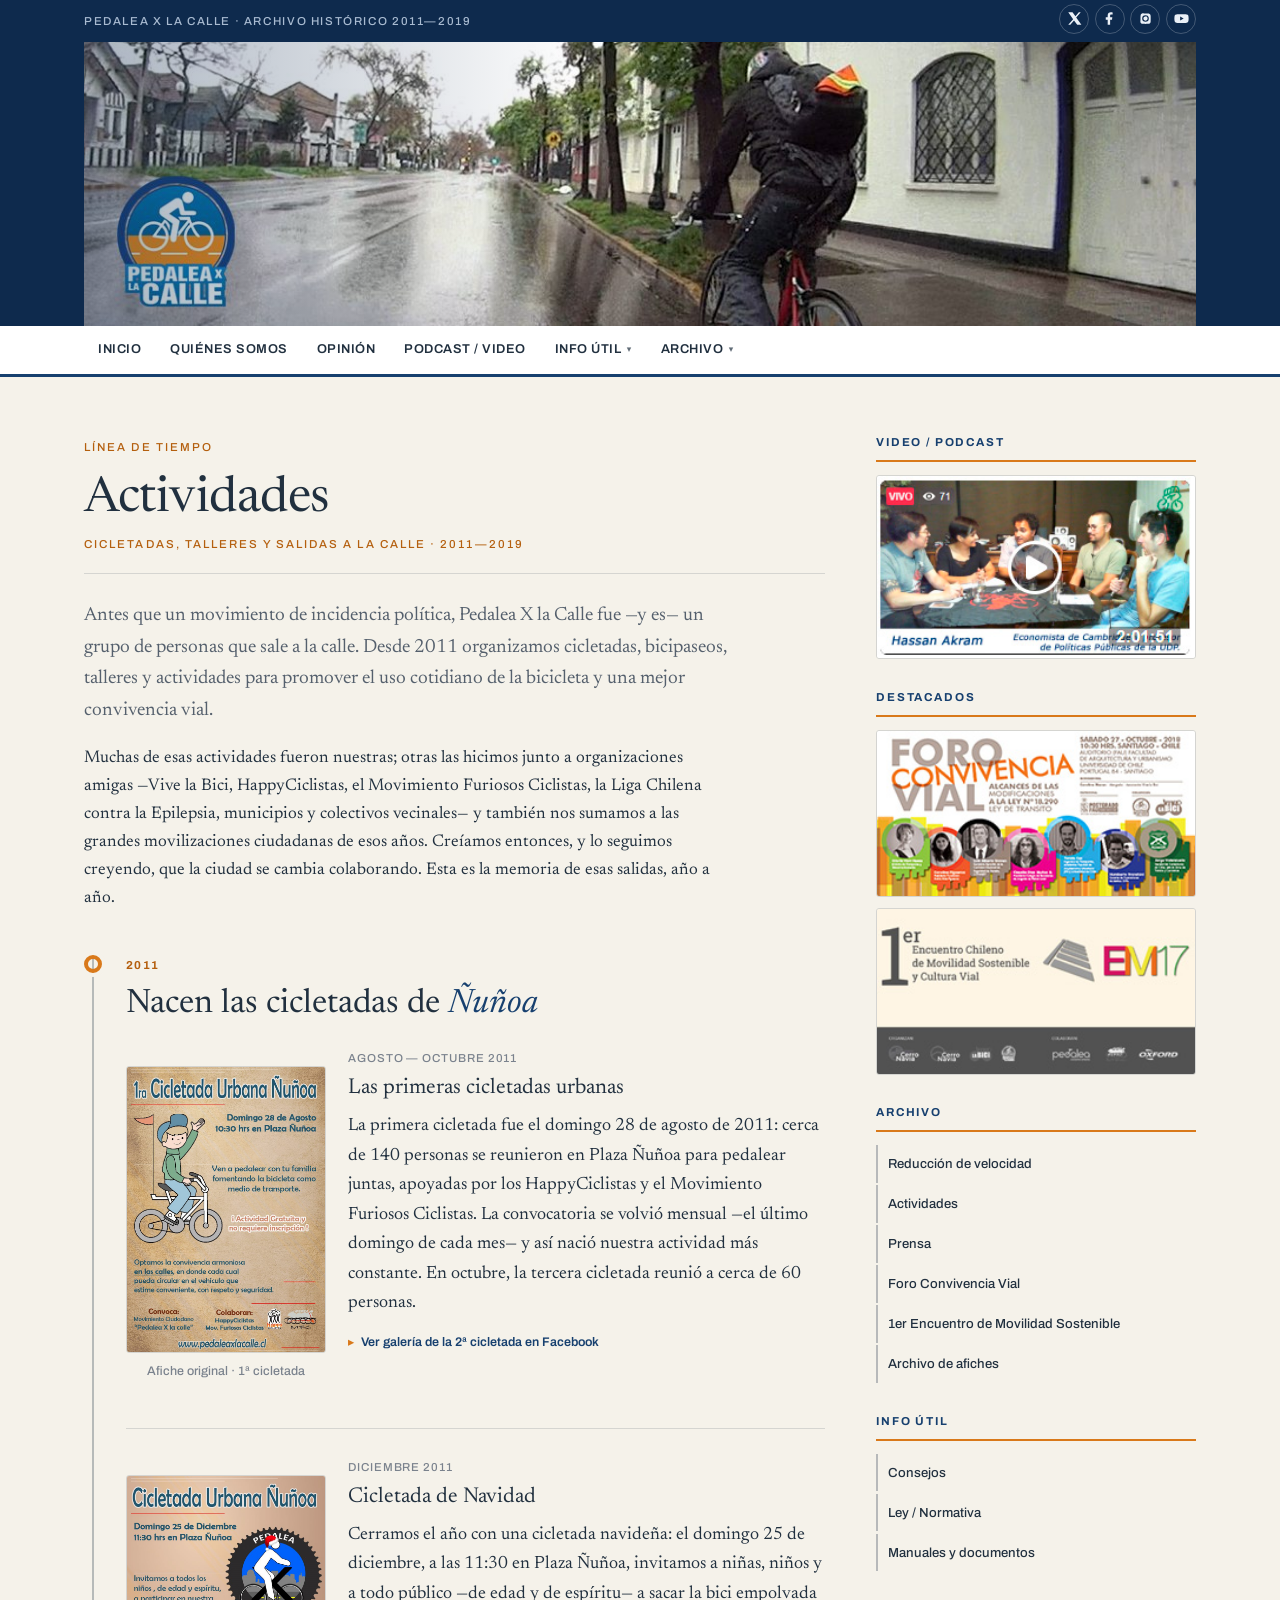
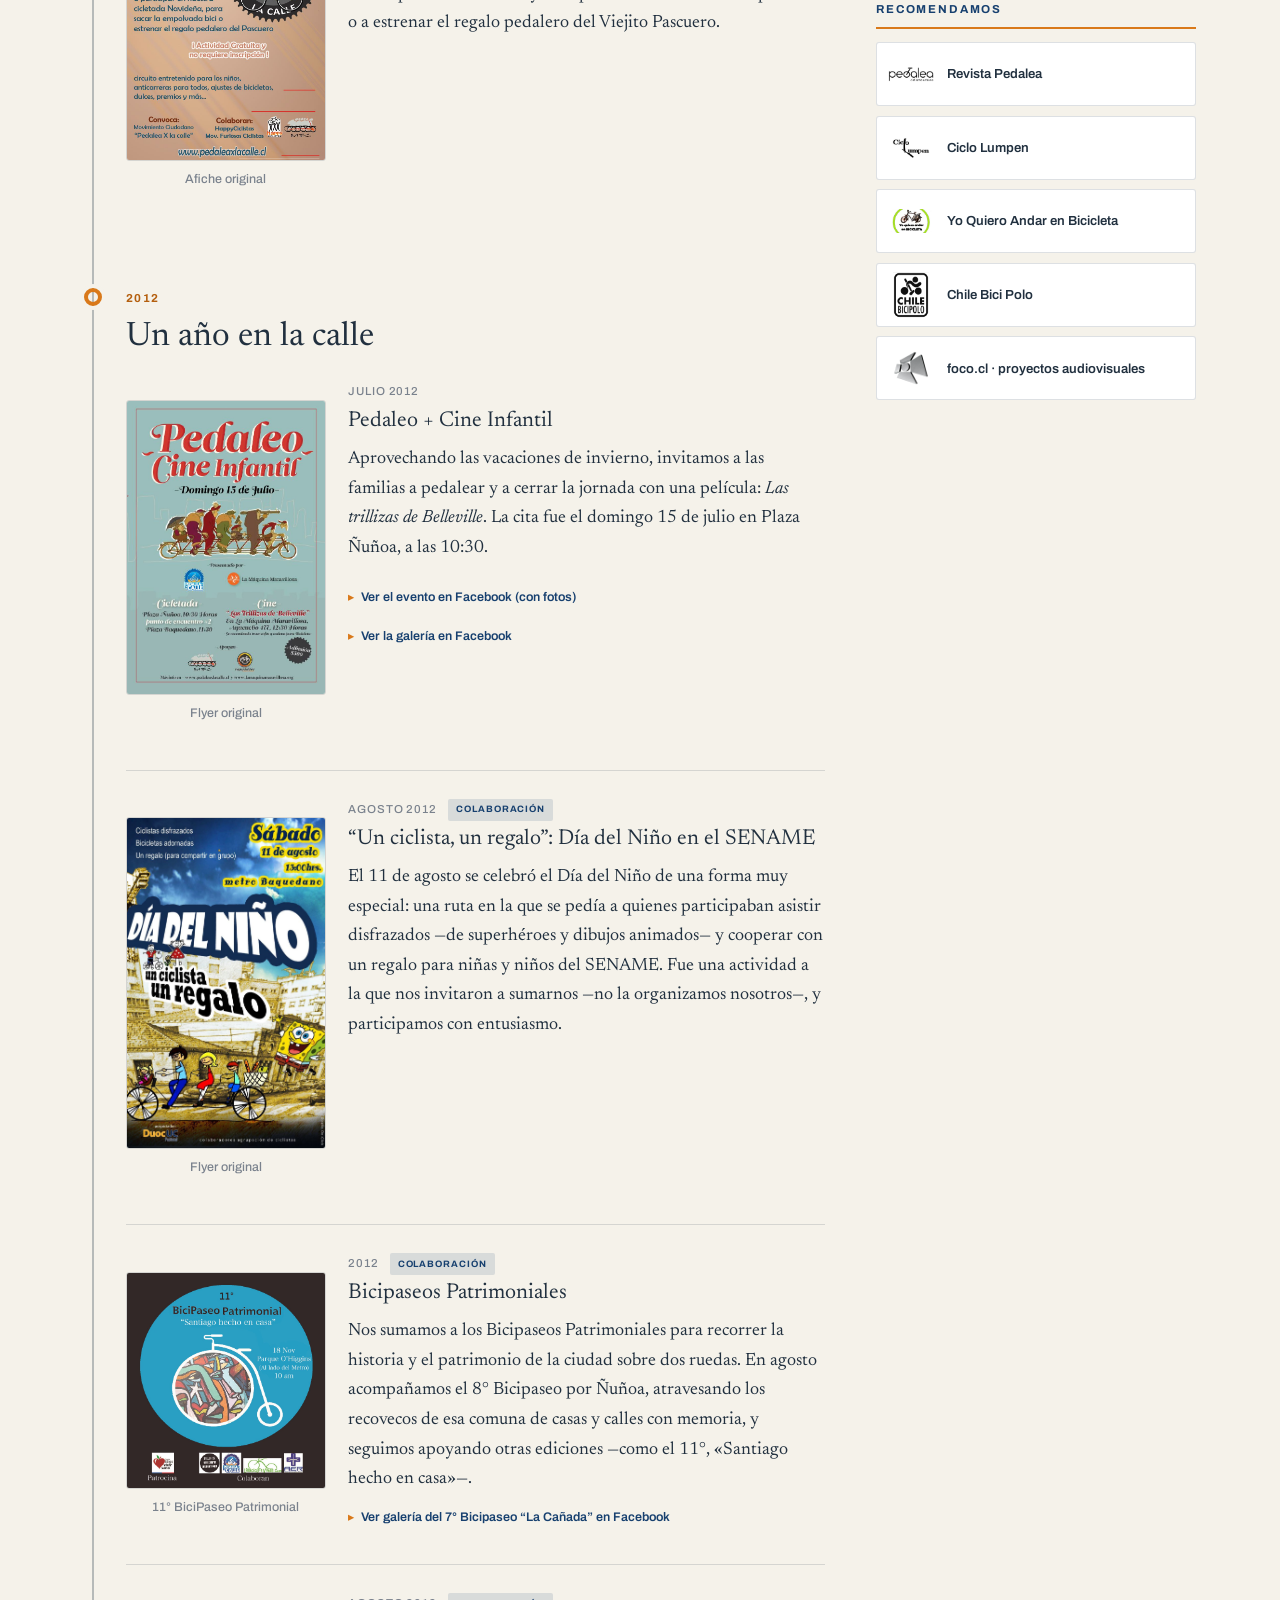
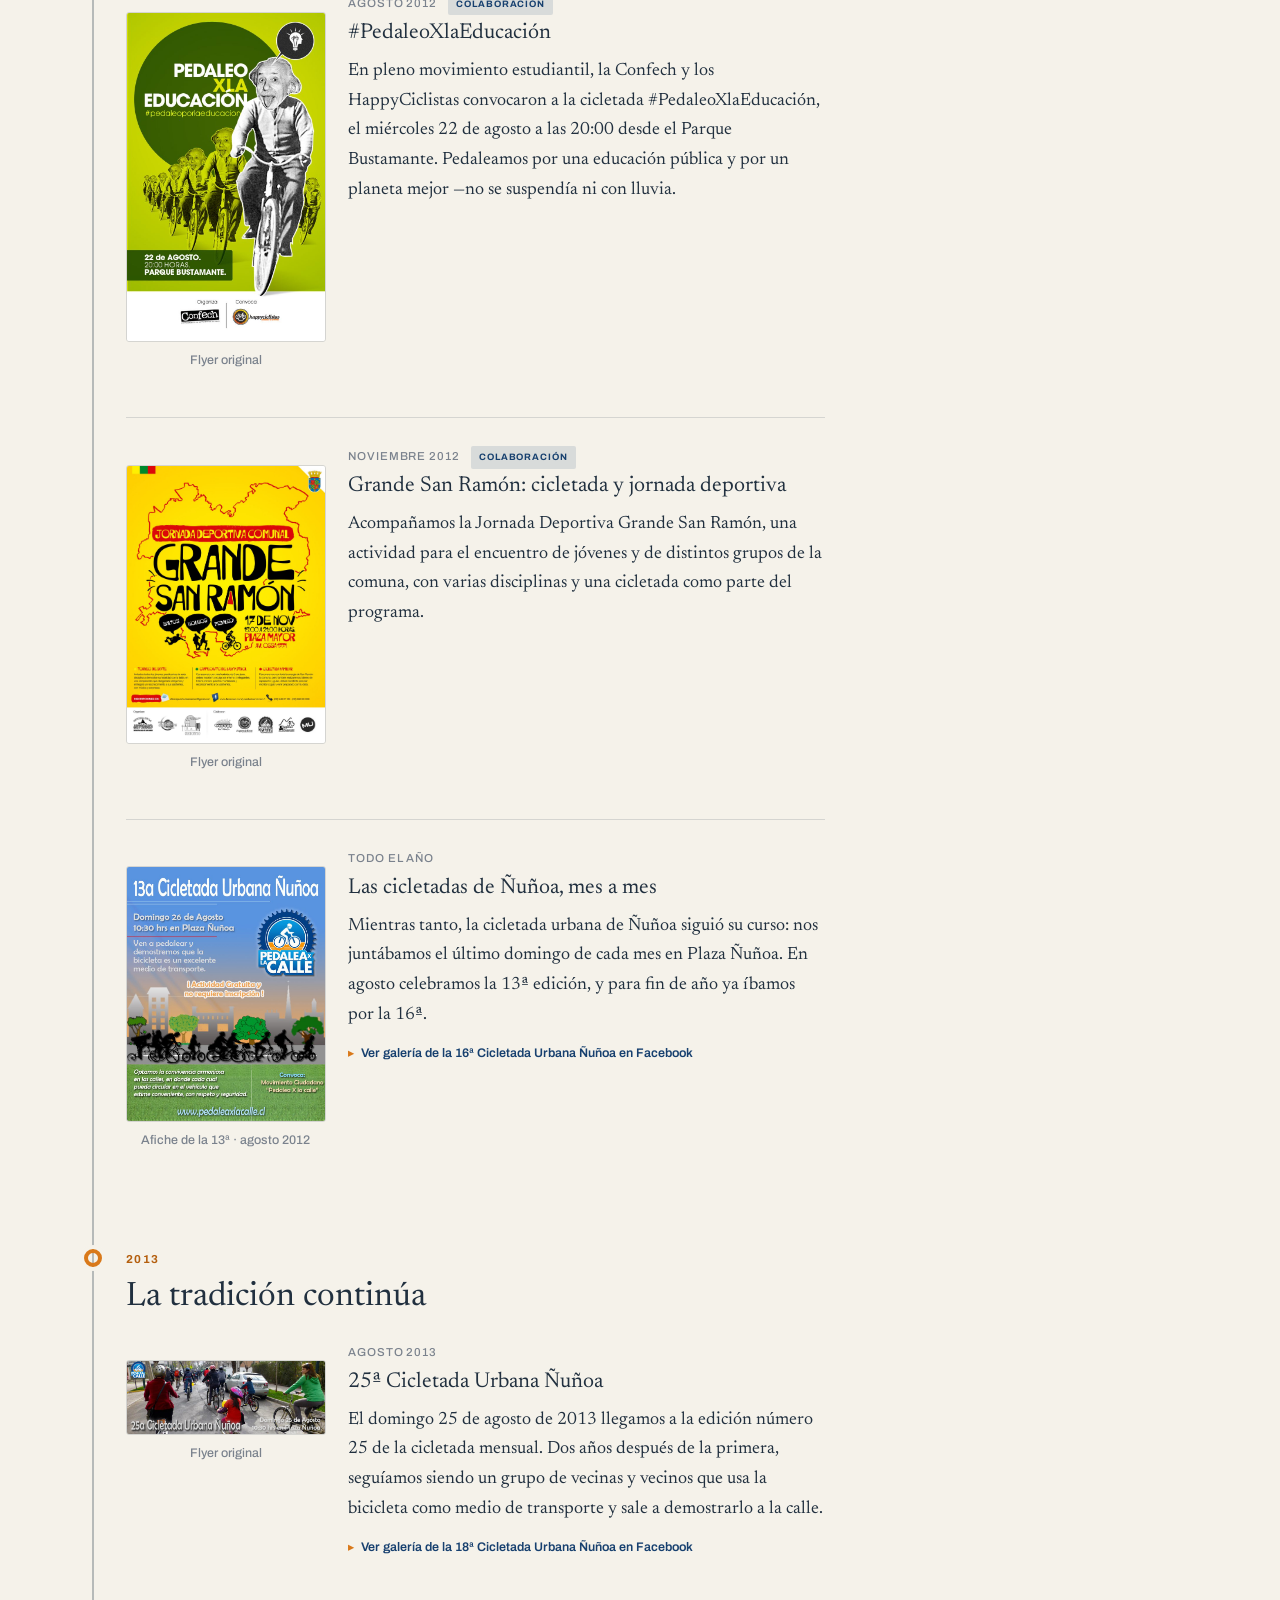
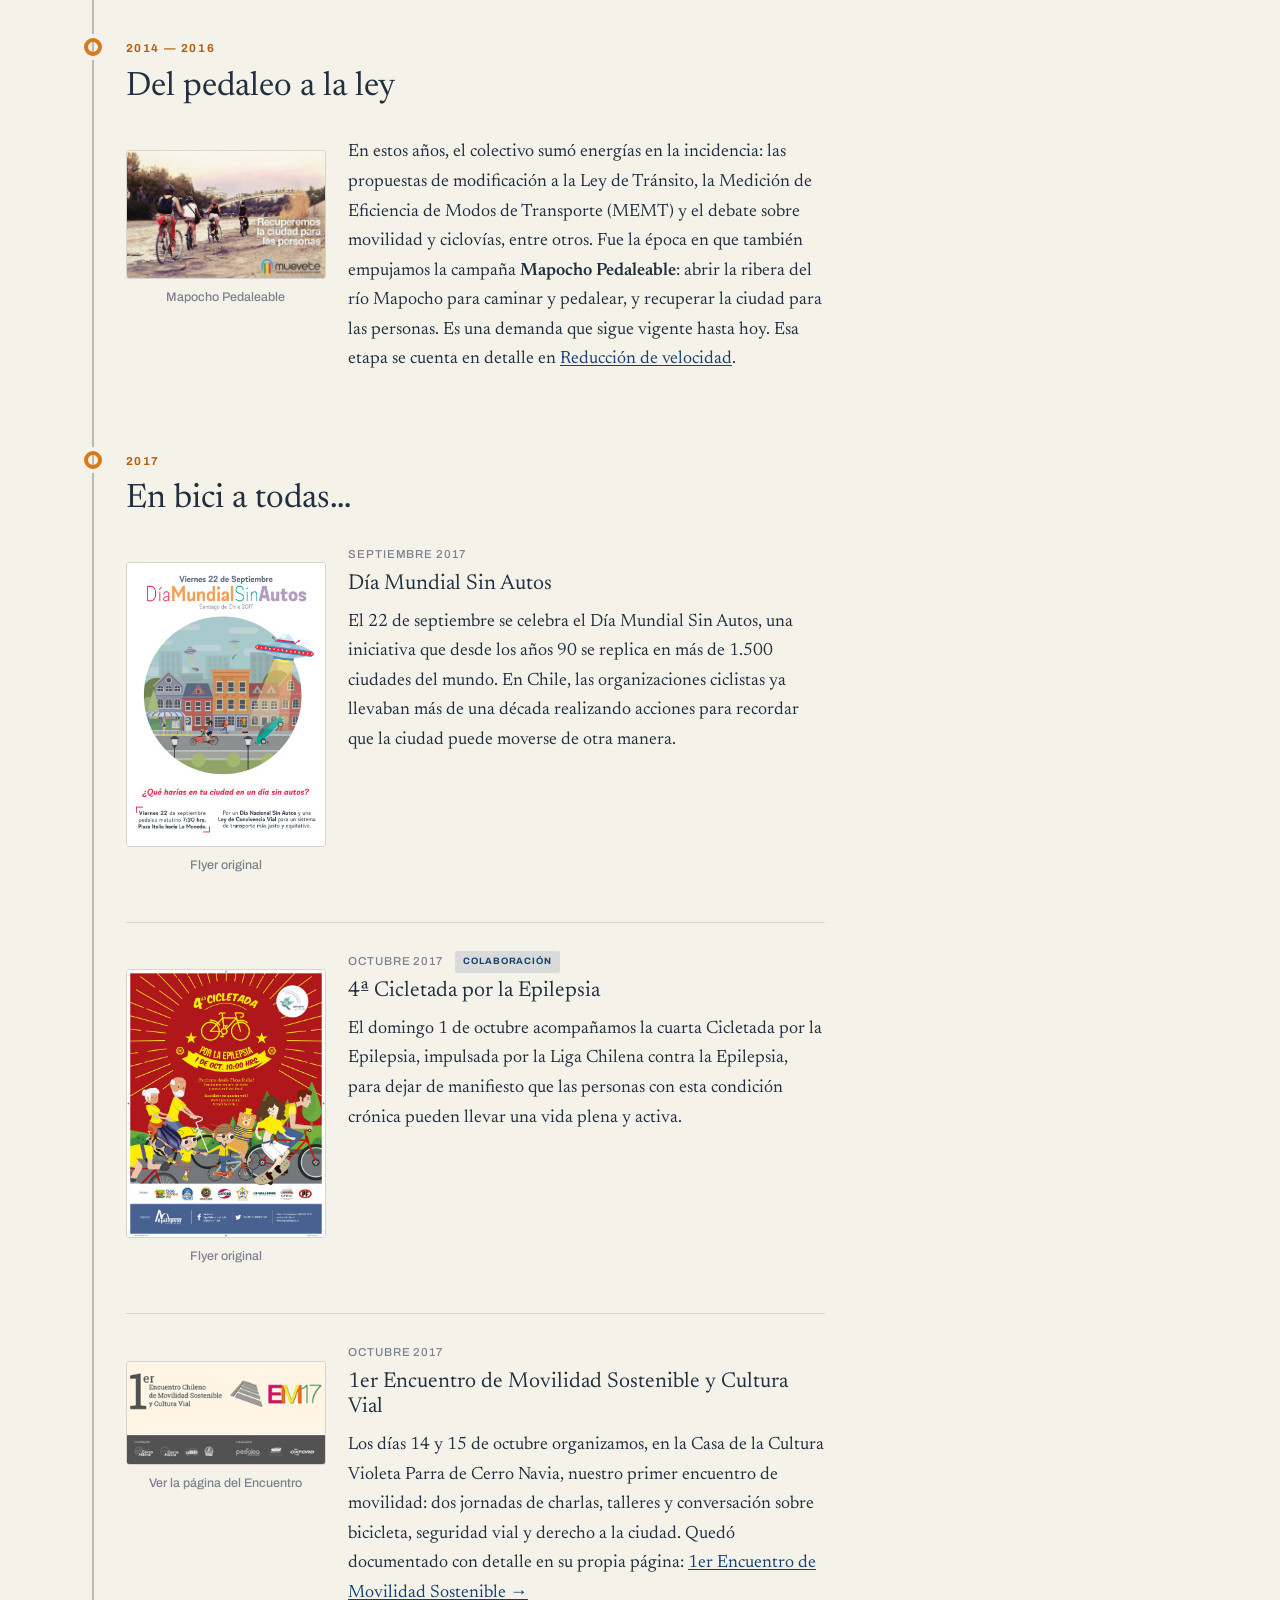
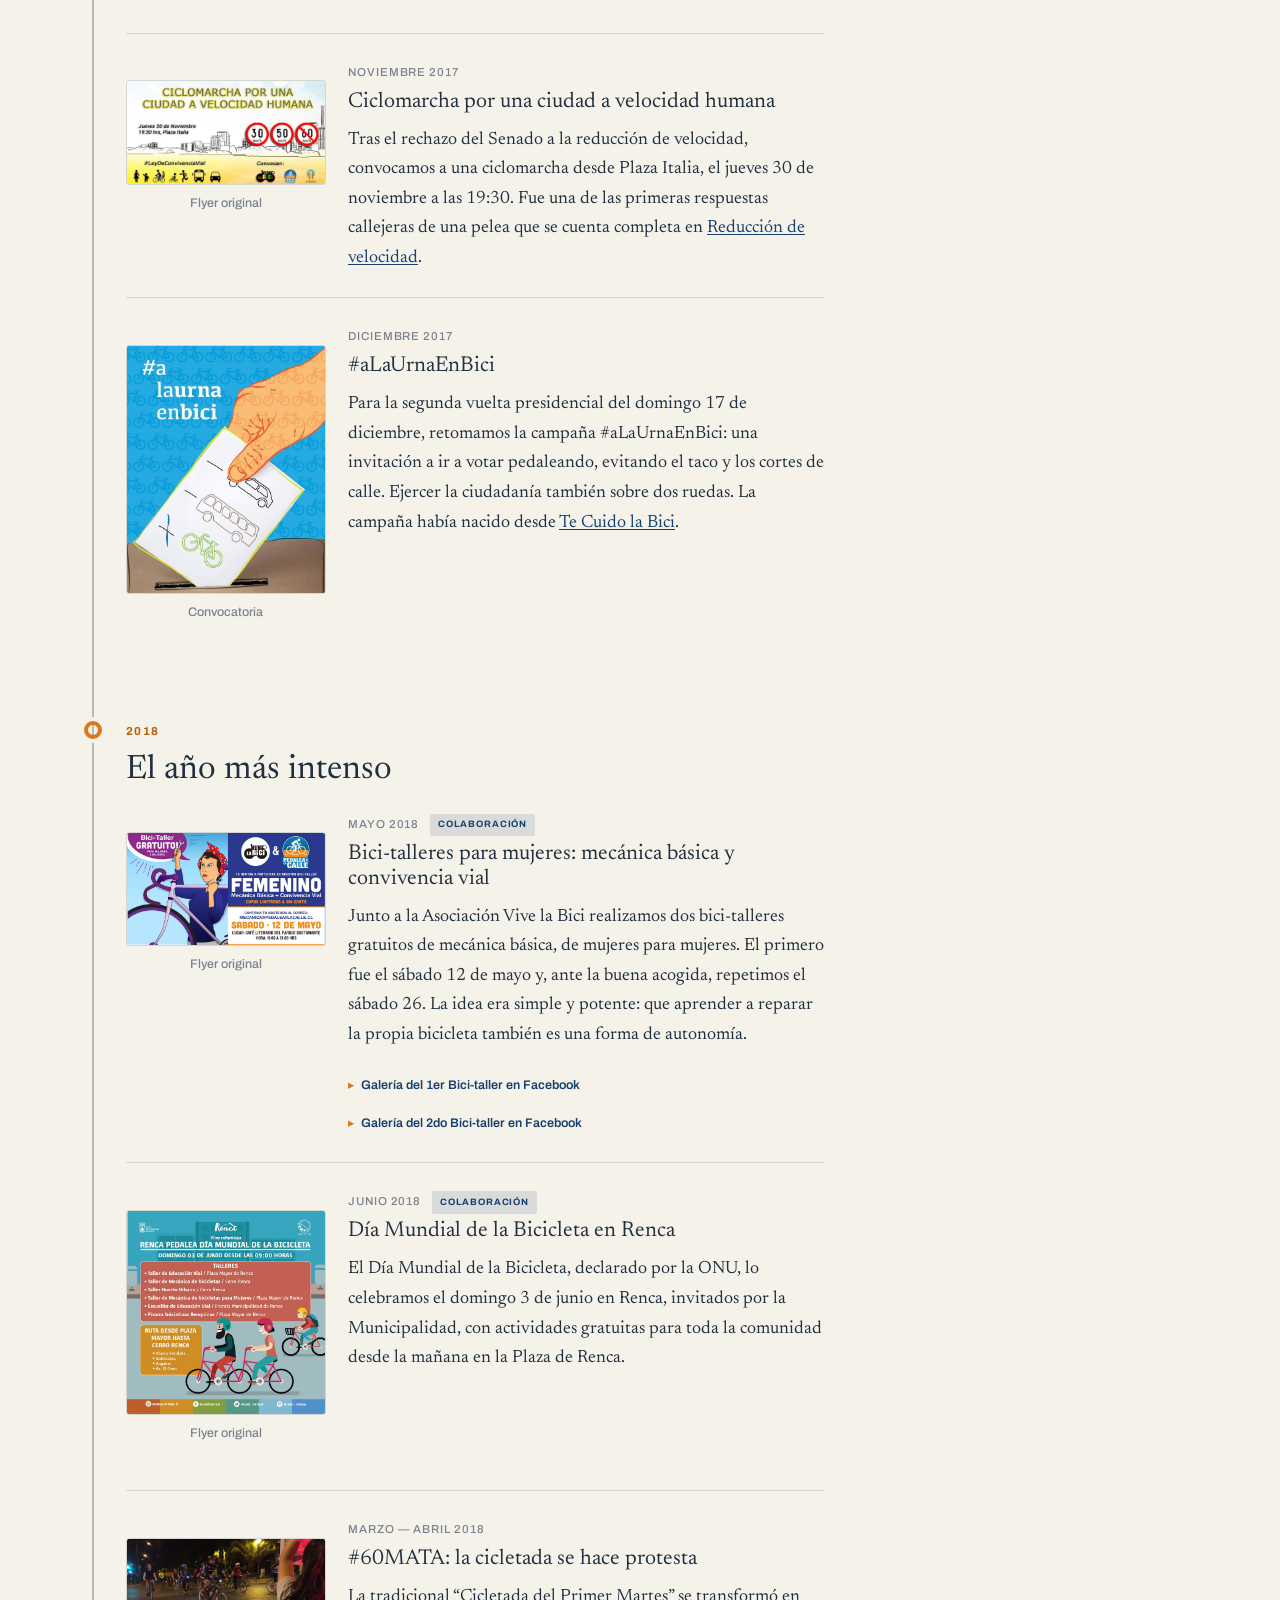
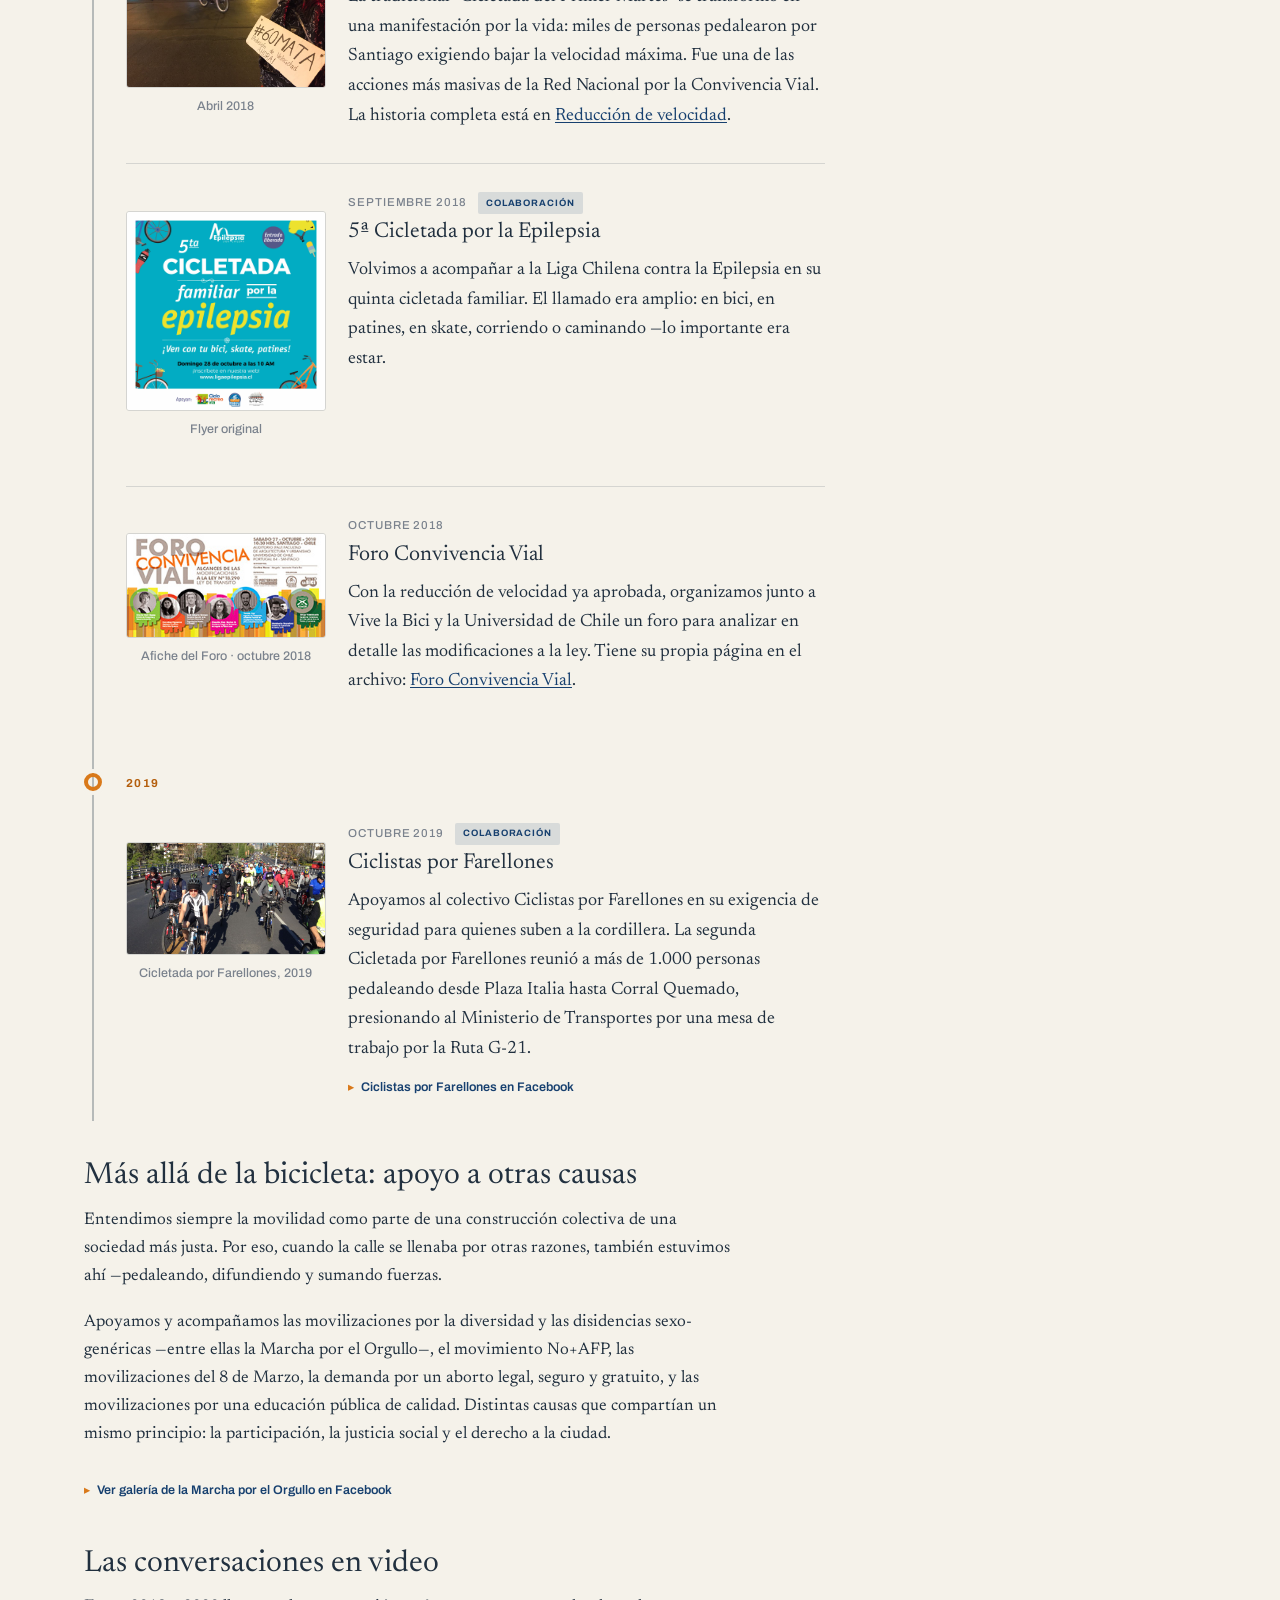
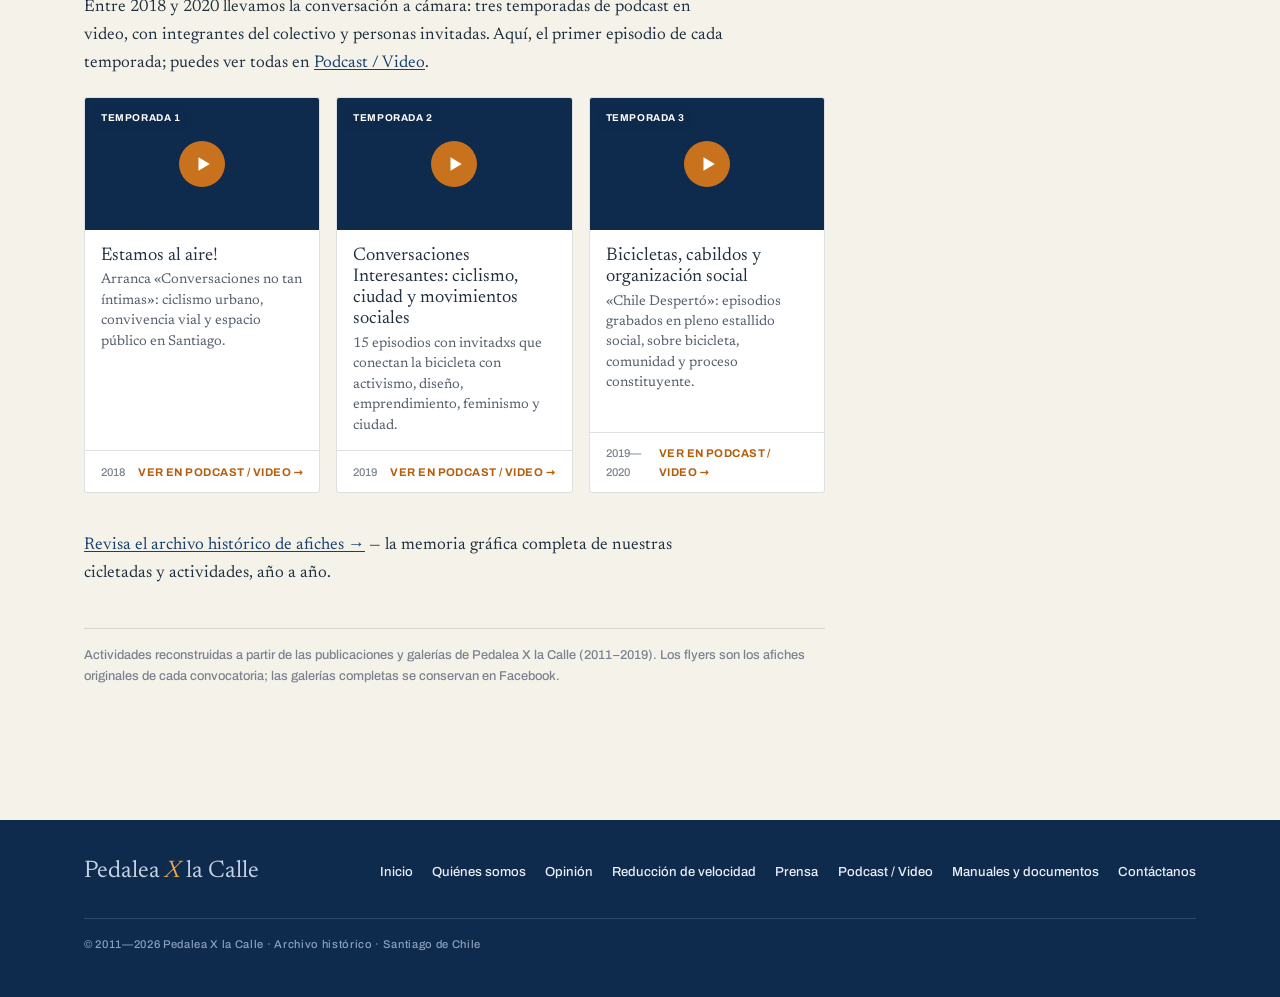
==== commit bcff5cf0: "Actividades: ajustes de contenido y enlaces - Quita la Cicletada Familiar en Huechuraba (enero 2018," ====
--- a/actividades.html
+++ b/actividades.html
@@ -116,14 +116,16 @@
                 <span class="acto__date">Julio 2012</span>
                 <h3>Pedaleo + Cine Infantil</h3>
                 <p>Aprovechando las vacaciones de invierno, invitamos a las familias a pedalear y a cerrar la jornada con una película: <em>Las trillizas de Belleville</em>. La cita fue el domingo 15 de julio en Plaza Ñuñoa, a las 10:30.</p>
+                <p><a class="fb-link" href="https://www.facebook.com/events/367806393286462/?active_tab=discussion" target="_blank" rel="noopener">Ver el evento en Facebook (con fotos)</a><br>
+                <a class="fb-link" href="https://www.facebook.com/media/set/?set=a.398707986859760.97096.140569169340311&type=1" target="_blank" rel="noopener">Ver la galería en Facebook</a></p>
               </div>
             </div>
             <div class="acto">
               <figure class="acto__media"><img class="zoomable" src="img/actividades/2012-sename.jpg" alt="Flyer de la cicletada Un ciclista, un regalo, día del niño en SENAME"><figcaption class="acto__cap">Flyer original</figcaption></figure>
               <div class="acto__body">
-                <span class="acto__date">Agosto 2012 <span class="badge-col">Solidaria</span></span>
+                <span class="acto__date">Agosto 2012 <span class="badge-col">Colaboración</span></span>
                 <h3>“Un ciclista, un regalo”: Día del Niño en el SENAME</h3>
-                <p>El 11 de agosto celebramos el Día del Niño de una forma muy especial: una ruta en la que pedimos a las y los participantes asistir disfrazados —de superhéroes y dibujos animados— y cooperar con un regalo para niñas y niños del SENAME.</p>
+                <p>El 11 de agosto se celebró el Día del Niño de una forma muy especial: una ruta en la que se pedía a quienes participaban asistir disfrazados —de superhéroes y dibujos animados— y cooperar con un regalo para niñas y niños del SENAME. Fue una actividad a la que nos invitaron a sumarnos —no la organizamos nosotros—, y participamos con entusiasmo.</p>
               </div>
             </div>
             <div class="acto">
@@ -188,7 +190,7 @@
             <div class="acto">
               <figure class="acto__media"><img class="zoomable" src="img/afiches/campana-mapocho-pedaleable.jpg" alt="Gráfica de la campaña Mapocho Pedaleable: «Recuperemos la ciudad para las personas»"><figcaption class="acto__cap">Mapocho Pedaleable</figcaption></figure>
               <div class="acto__body">
-                <p>En estos años, el colectivo concentró su energía en la incidencia: las propuestas de modificación a la Ley de Tránsito, la Medición de Eficiencia de Modos de Transporte (MEMT) y el debate sobre movilidad y ciclovías. Las cicletadas propias se hicieron menos frecuentes, pero el trabajo no se detuvo —solo cambió de terreno. Fue también la época en que empujamos, junto a otras organizaciones, la campaña <strong>Mapocho Pedaleable</strong>: abrir la ribera del río Mapocho para caminar y pedalear, y recuperar la ciudad para las personas. Es una demanda que sigue vigente hasta hoy. Esa etapa se cuenta en detalle en <a href="reduccion-velocidad.html">Reducción de velocidad</a>.</p>
+                <p>En estos años, el colectivo sumó energías en la incidencia: las propuestas de modificación a la Ley de Tránsito, la Medición de Eficiencia de Modos de Transporte (MEMT) y el debate sobre movilidad y ciclovías, entre otros. Fue la época en que también empujamos la campaña <strong>Mapocho Pedaleable</strong>: abrir la ribera del río Mapocho para caminar y pedalear, y recuperar la ciudad para las personas. Es una demanda que sigue vigente hasta hoy. Esa etapa se cuenta en detalle en <a href="reduccion-velocidad.html">Reducción de velocidad</a>.</p>
               </div>
             </div>
           </div>
@@ -204,7 +206,7 @@
               <div class="acto__body">
                 <span class="acto__date">Septiembre 2017</span>
                 <h3>Día Mundial Sin Autos</h3>
-                <p>El 22 de septiembre se celebra el Día Mundial Sin Autos, una iniciativa que desde los años 90 se replica en más de 1.500 ciudades del mundo. En Chile llevábamos más de una década organizando acciones para recordar que la ciudad puede moverse de otra manera.</p>
+                <p>El 22 de septiembre se celebra el Día Mundial Sin Autos, una iniciativa que desde los años 90 se replica en más de 1.500 ciudades del mundo. En Chile, las organizaciones ciclistas ya llevaban más de una década realizando acciones para recordar que la ciudad puede moverse de otra manera.</p>
               </div>
             </div>
             <div class="acto">
@@ -236,7 +238,7 @@
               <div class="acto__body">
                 <span class="acto__date">Diciembre 2017</span>
                 <h3>#aLaUrnaEnBici</h3>
-                <p>Para la segunda vuelta presidencial del domingo 17 de diciembre, retomamos la campaña #aLaUrnaEnBici: una invitación a ir a votar pedaleando, evitando el taco y los cortes de calle. Ejercer la ciudadanía también sobre dos ruedas.</p>
+                <p>Para la segunda vuelta presidencial del domingo 17 de diciembre, retomamos la campaña #aLaUrnaEnBici: una invitación a ir a votar pedaleando, evitando el taco y los cortes de calle. Ejercer la ciudadanía también sobre dos ruedas. La campaña había nacido desde <a href="https://www.instagram.com/tecuidolabici" target="_blank" rel="noopener">Te Cuido la Bici</a>.</p>
               </div>
             </div>
           </div>
@@ -247,14 +249,6 @@
           <span class="etapa__year">2018</span>
           <h2 class="etapa__title">El año más intenso</h2>
           <div class="etapa__body" style="max-width:none">
-            <div class="acto">
-              <figure class="acto__media"><img class="zoomable" src="img/actividades/2018-huechuraba.jpg" alt="Flyer Cicletada Familiar en Huechuraba, enero 2018"><figcaption class="acto__cap">Flyer original</figcaption></figure>
-              <div class="acto__body">
-                <span class="acto__date">Enero 2018</span>
-                <h3>Cicletada Familiar en Huechuraba</h3>
-                <p>Abrimos el año con una cicletada familiar en Huechuraba. Finalmente la reprogramamos, porque el colectivo estaba enfocado en su participación en el Foro Mundial de la Bicicleta, que ese año se realizaría en Lima.</p>
-              </div>
-            </div>
             <div class="acto">
               <figure class="acto__media"><img class="zoomable" src="img/actividades/2018-taller1-flyer.jpg" alt="Flyer del primer Bici-taller femenino de mecánica básica, 2018"><figcaption class="acto__cap">Flyer original</figcaption></figure>
               <div class="acto__body">
@@ -311,11 +305,20 @@
                 <span class="acto__date">Octubre 2019 <span class="badge-col">Colaboración</span></span>
                 <h3>Ciclistas por Farellones</h3>
                 <p>Apoyamos al colectivo Ciclistas por Farellones en su exigencia de seguridad para quienes suben a la cordillera. La segunda Cicletada por Farellones reunió a más de 1.000 personas pedaleando desde Plaza Italia hasta Corral Quemado, presionando al Ministerio de Transportes por una mesa de trabajo por la Ruta G-21.</p>
-              </div>
-            </div>
-          </div>
-        </section>
-
+                <a class="fb-link" href="https://www.facebook.com/CiclistasPorFarellones" target="_blank" rel="noopener">Ciclistas por Farellones en Facebook</a>
+              </div>
+            </div>
+          </div>
+        </section>
+
+      </div>
+
+      <!-- ===== Trabajo colaborativo ===== -->
+      <div class="prose" style="max-width:72ch">
+        <h2>Más allá de la bicicleta: apoyo a otras causas</h2>
+        <p>Entendimos siempre la movilidad como parte de una construcción colectiva de una sociedad más justa. Por eso, cuando la calle se llenaba por otras razones, también estuvimos ahí —pedaleando, difundiendo y sumando fuerzas.</p>
+        <p>Apoyamos y acompañamos las movilizaciones por la diversidad y las disidencias sexo-genéricas —entre ellas la Marcha por el Orgullo—, el movimiento No+AFP, las movilizaciones del 8 de Marzo, la demanda por un aborto legal, seguro y gratuito, y las movilizaciones por una educación pública de calidad. Distintas causas que compartían un mismo principio: la participación, la justicia social y el derecho a la ciudad.</p>
+        <p><a class="fb-link" href="https://www.facebook.com/media/set/?set=a.1757850064306753&type=3" target="_blank" rel="noopener">Ver galería de la Marcha por el Orgullo en Facebook</a></p>
       </div>
 
       <!-- ===== Conversaciones en video ===== -->
@@ -341,8 +344,8 @@
             <div class="pxlc-play-btn"><svg viewBox="0 0 16 16" fill="white" xmlns="http://www.w3.org/2000/svg"><polygon points="4,2 14,8 4,14"/></svg></div>
           </div>
           <div class="pxlc-card-body">
-            <div class="pxlc-card-title">Paola Castañeda: ciclismo, ciudad y movimientos sociales</div>
-            <div class="pxlc-card-summary">Comienza «Conversaciones Interesantes»: activismo, feminismo y ciudad, con invitadas e invitados de distintos mundos.</div>
+            <div class="pxlc-card-title">Conversaciones Interesantes: ciclismo, ciudad y movimientos sociales</div>
+            <div class="pxlc-card-summary">15 episodios con invitadxs que conectan la bicicleta con activismo, diseño, emprendimiento, feminismo y ciudad.</div>
           </div>
           <div class="pxlc-card-footer"><span class="pxlc-date">2019</span><span class="pxlc-ver-link">Ver en Podcast / Video →</span></div>
         </a>
@@ -357,14 +360,6 @@
           </div>
           <div class="pxlc-card-footer"><span class="pxlc-date">2019—2020</span><span class="pxlc-ver-link">Ver en Podcast / Video →</span></div>
         </a>
-      </div>
-
-      <!-- ===== Trabajo colaborativo ===== -->
-      <div class="prose" style="max-width:72ch">
-        <h2>Más allá de la bicicleta: apoyo a otras causas</h2>
-        <p>Entendimos siempre la movilidad como parte de una construcción colectiva de una sociedad más justa. Por eso, cuando la calle se llenaba por otras razones, también estuvimos ahí —pedaleando, difundiendo y sumando fuerzas.</p>
-        <p>Apoyamos y acompañamos las movilizaciones por la diversidad y las disidencias sexo-genéricas —entre ellas la Marcha por el Orgullo—, el movimiento No+AFP, las movilizaciones del 8 de Marzo, la demanda por un aborto legal, seguro y gratuito, y las movilizaciones por una educación pública de calidad. Distintas causas que compartían un mismo principio: la participación, la justicia social y el derecho a la ciudad.</p>
-        <p><a class="fb-link" href="https://www.facebook.com/media/set/?set=a.1757850064306753&type=3" target="_blank" rel="noopener">Ver galería de la Marcha por el Orgullo en Facebook</a></p>
       </div>
 
       <div class="prose" style="max-width:72ch">
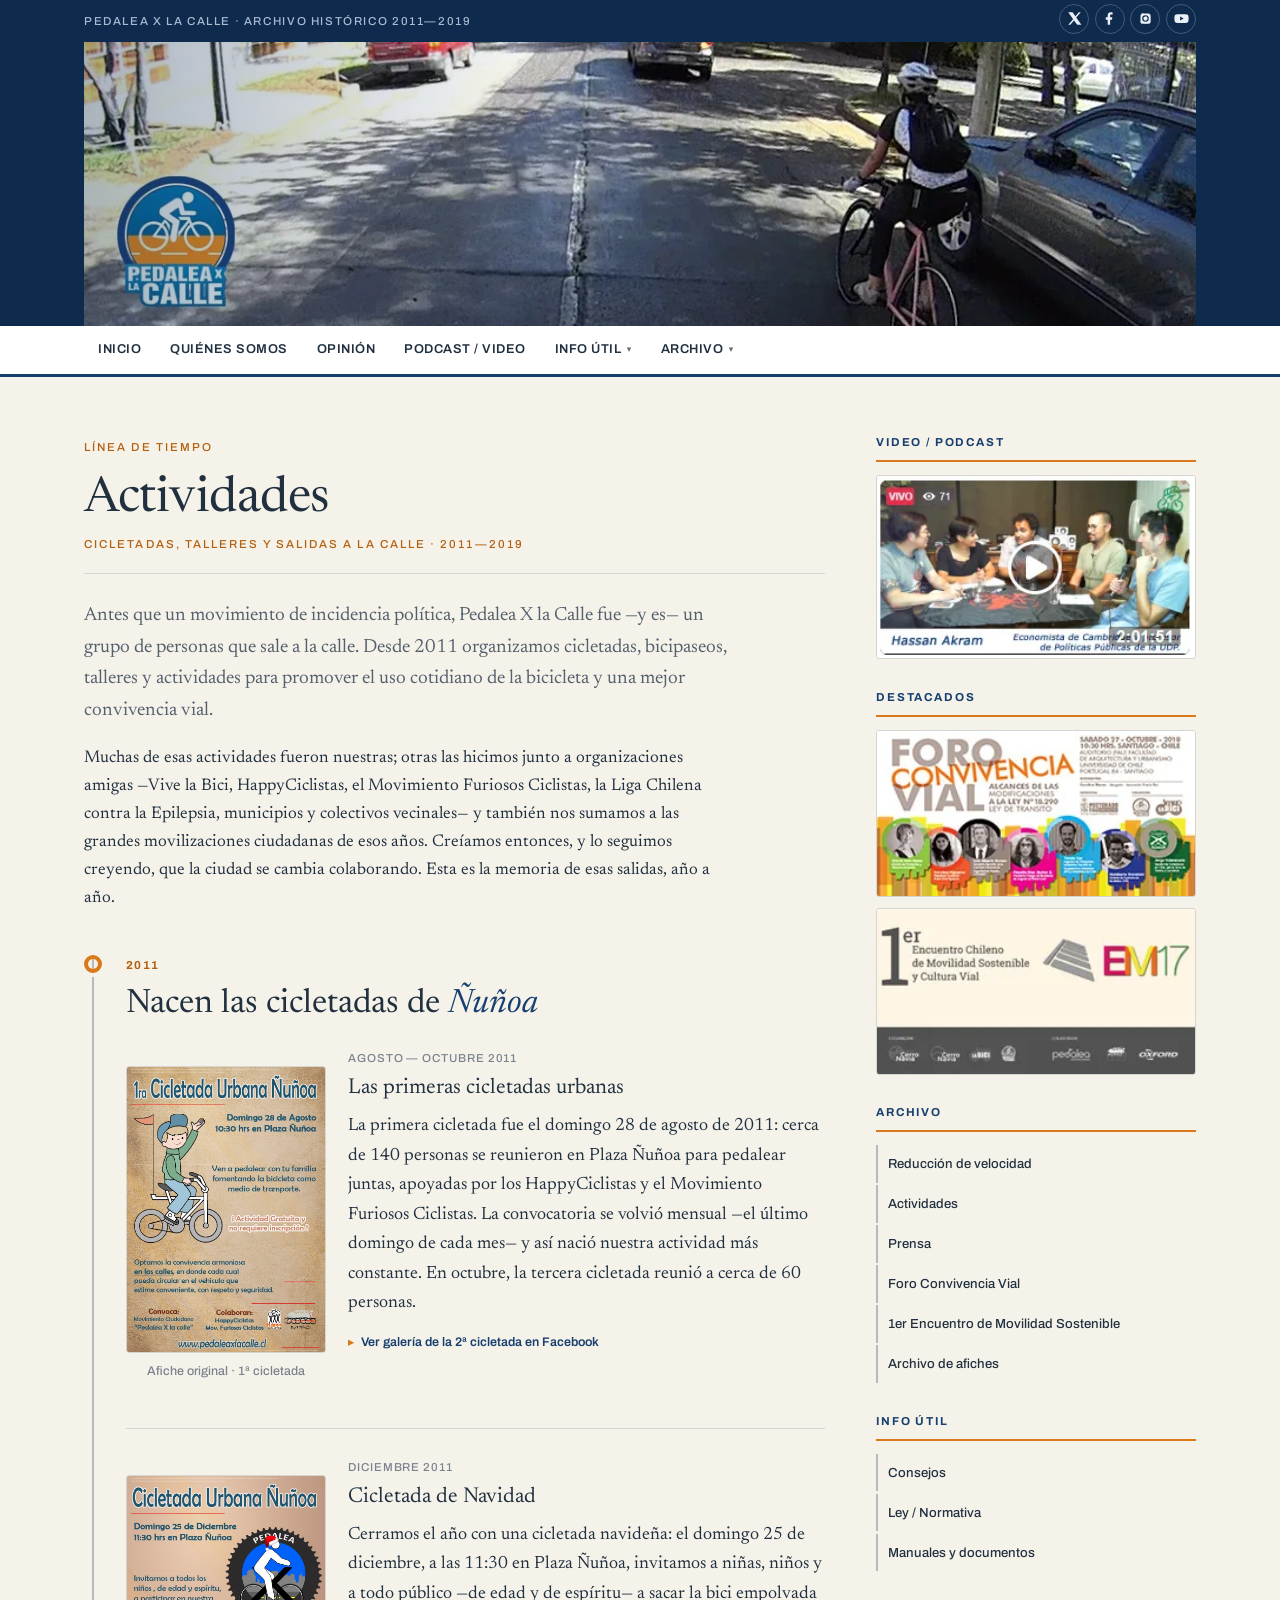
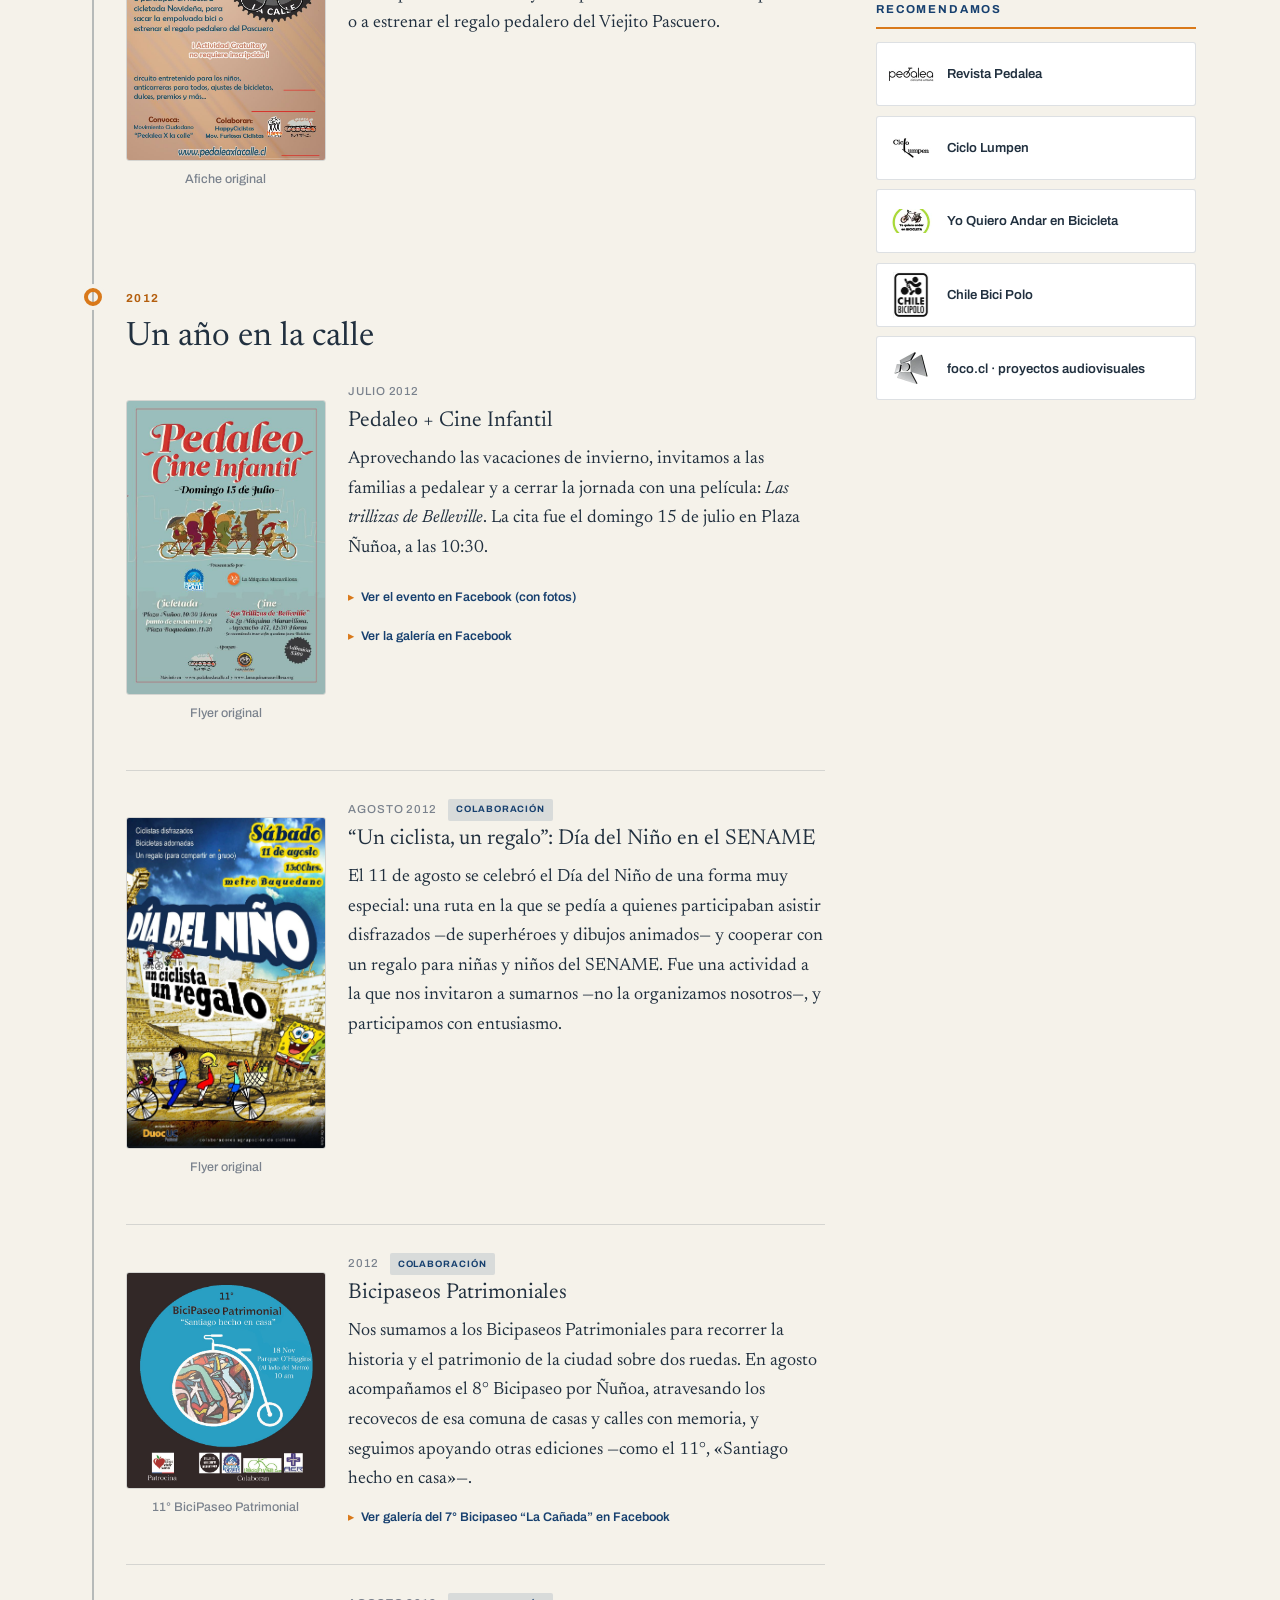
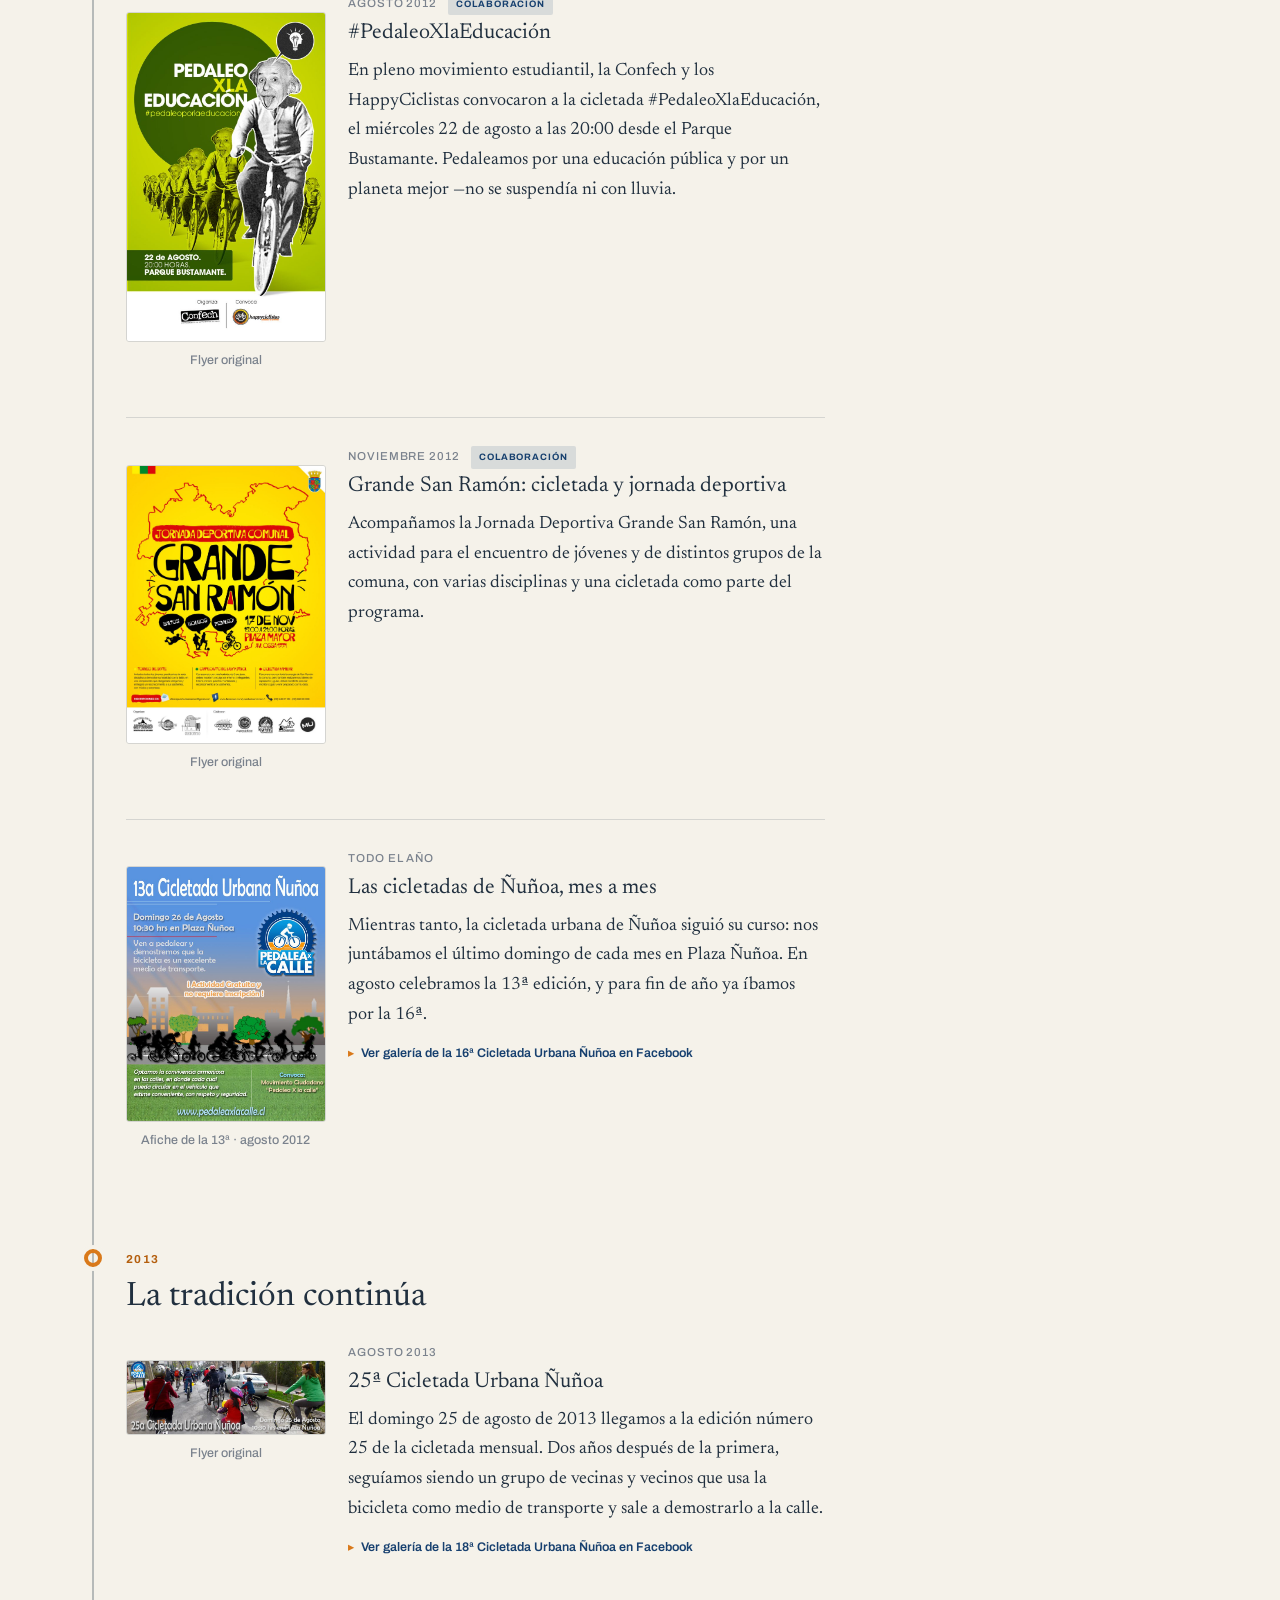
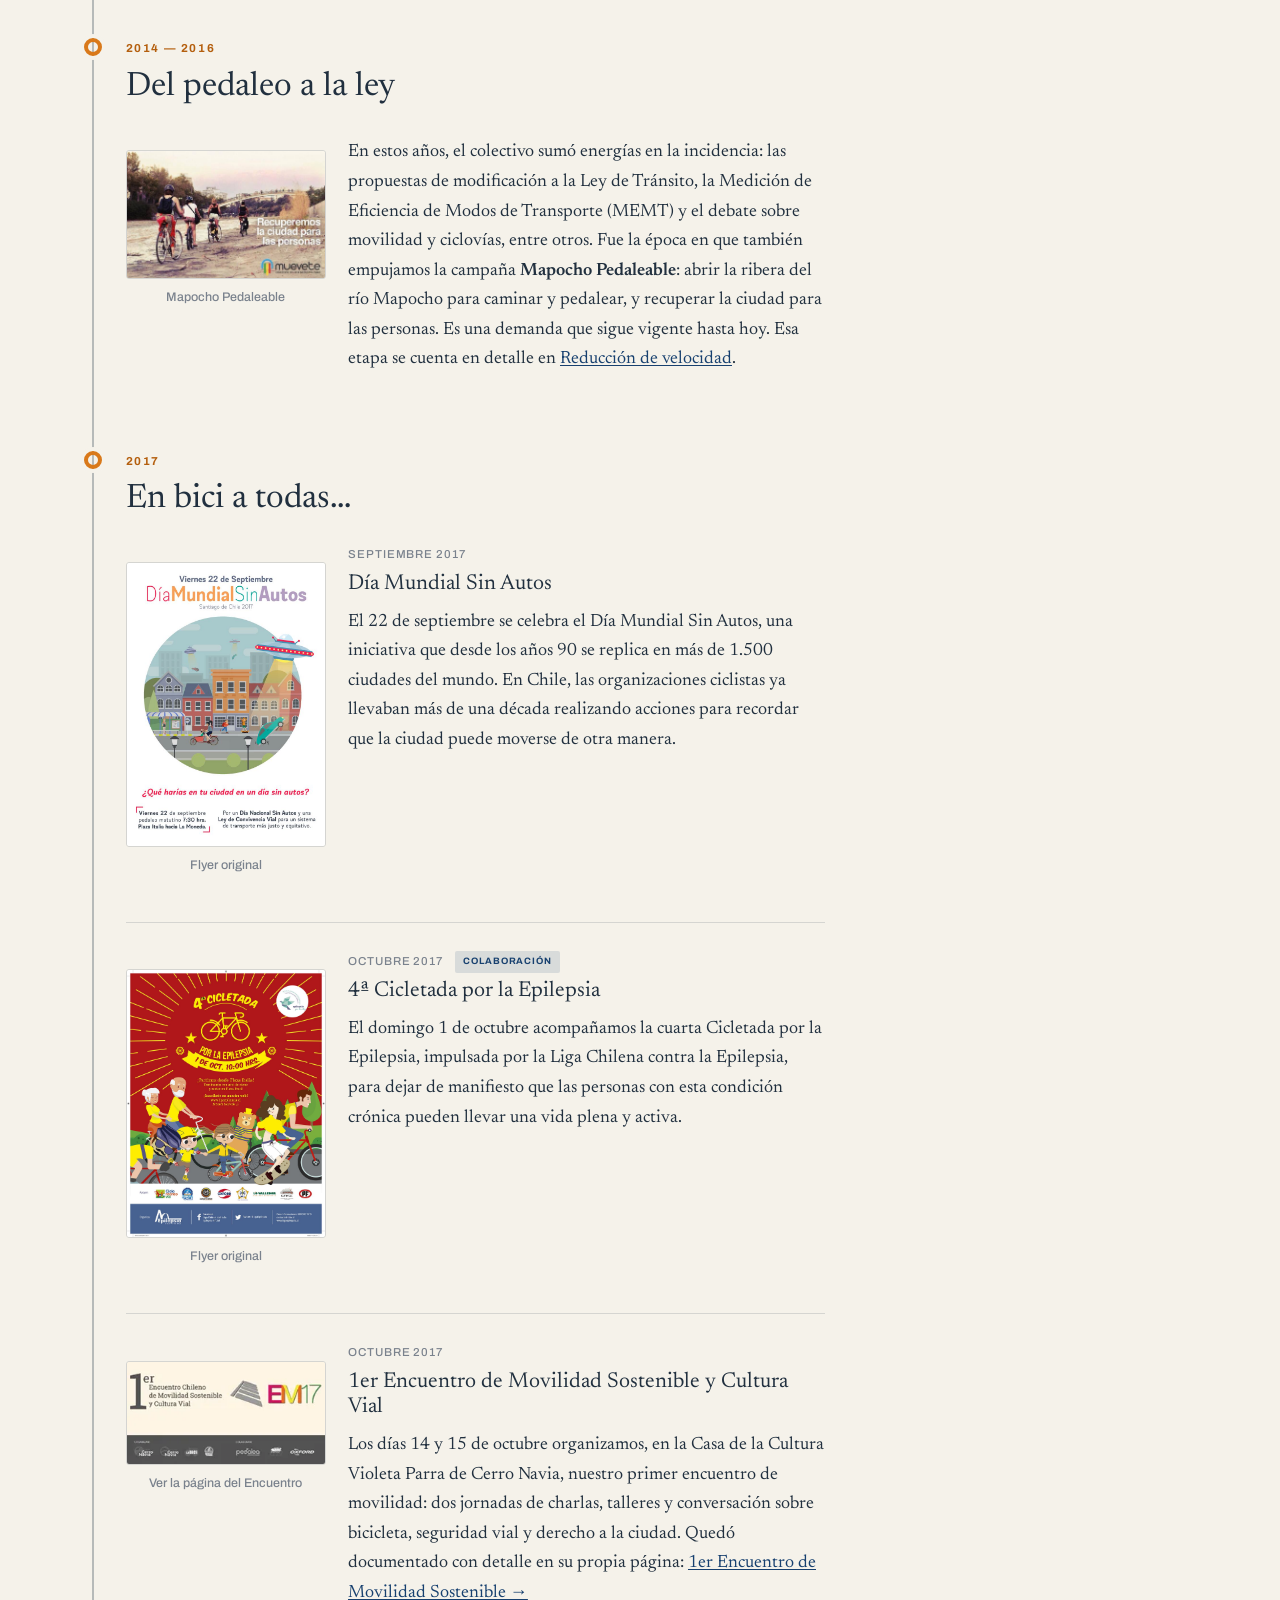
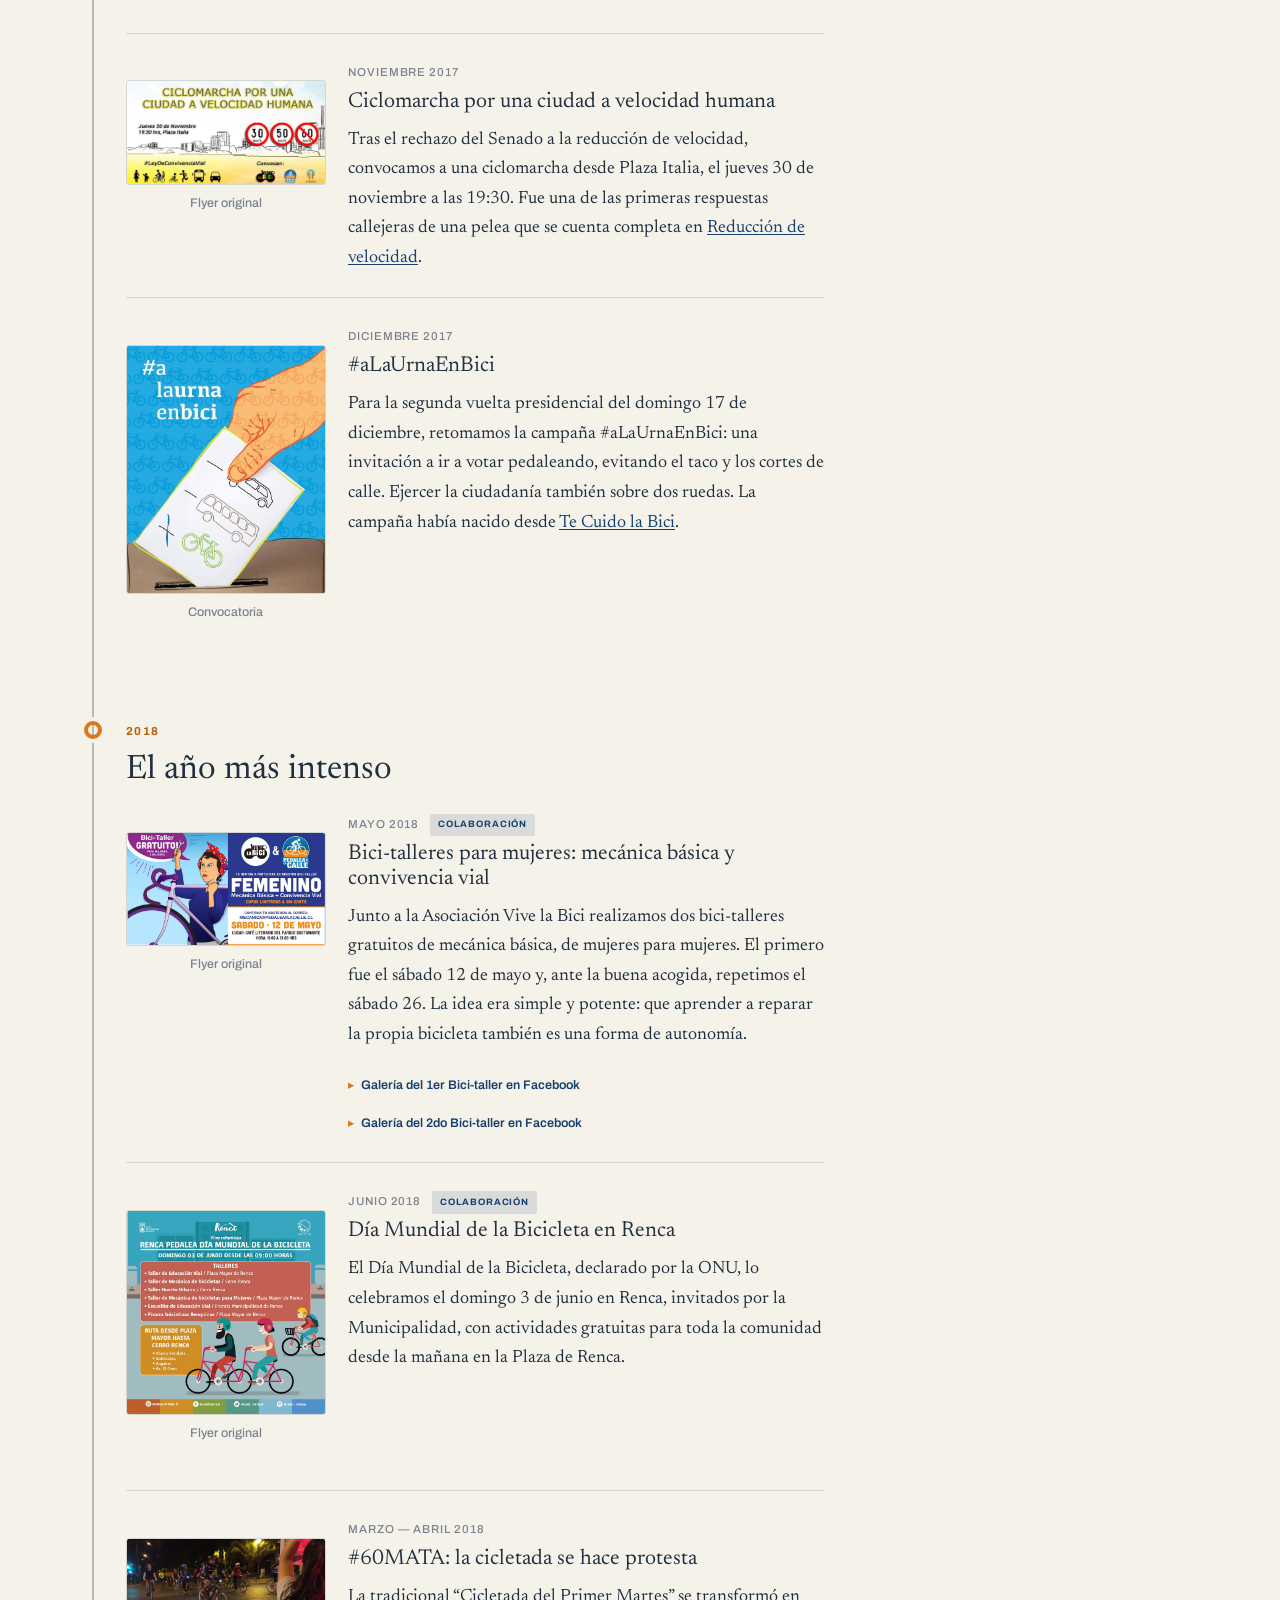
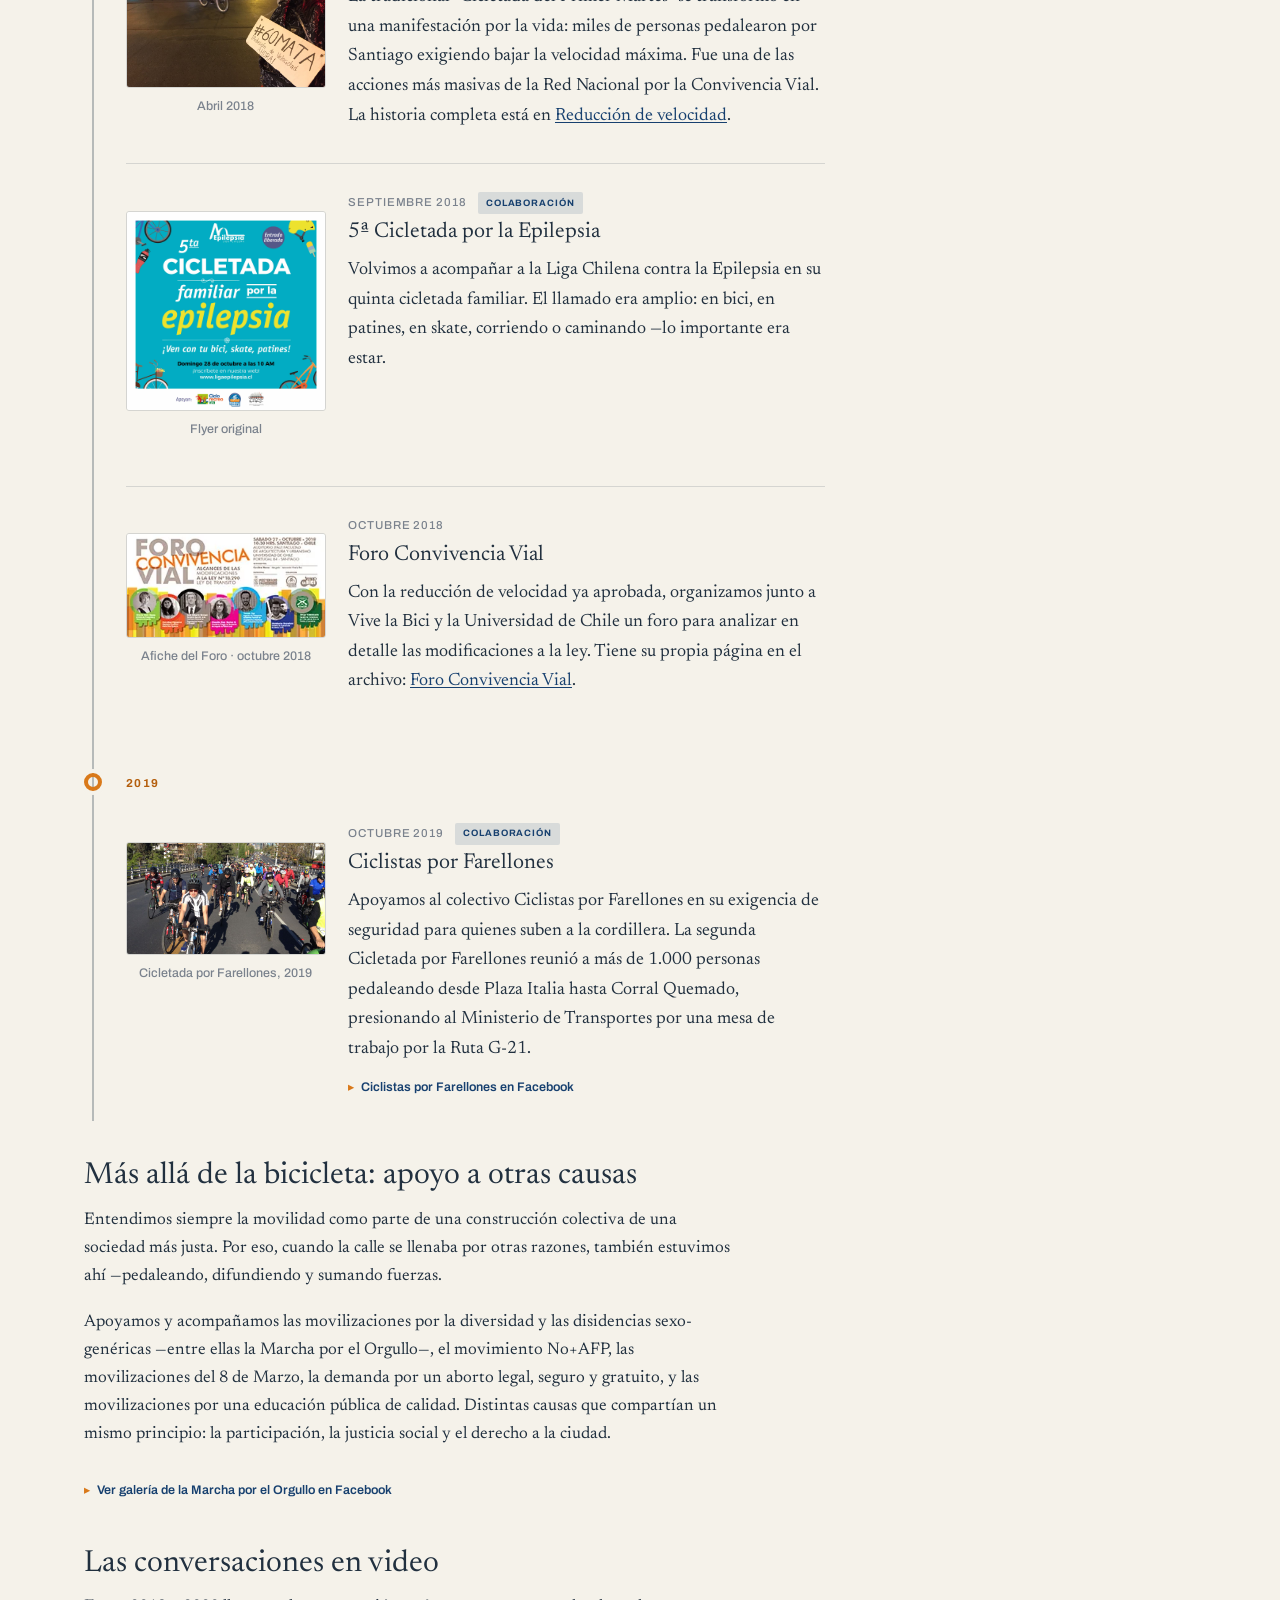
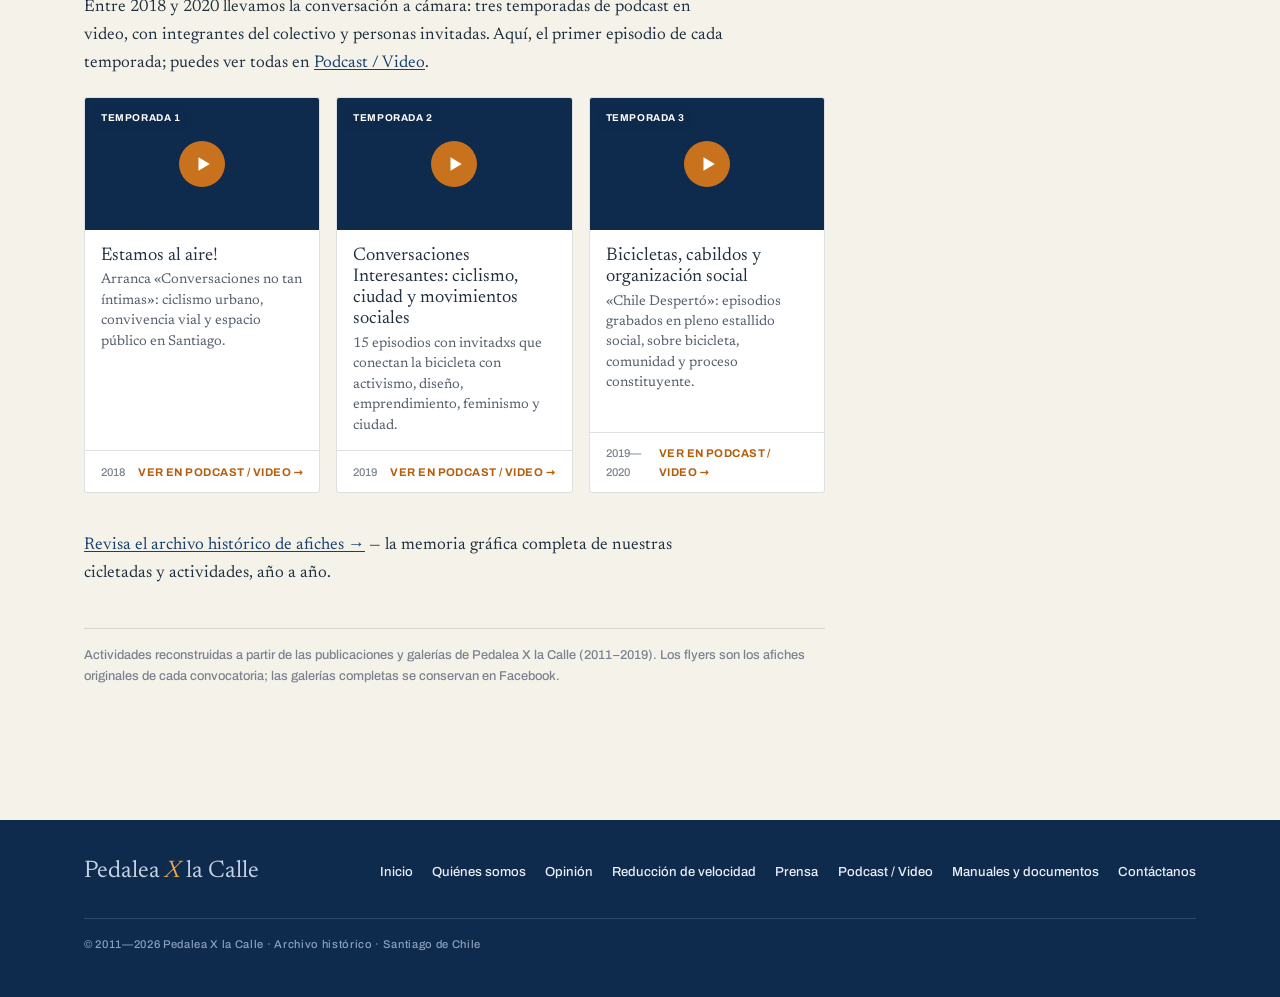
==== commit c11ba317: "Optimizacion segun informe de Lighthouse Imagenes a WebP: la barra lateral baja de 363 KB a 38 KB (l" ====
--- a/actividades.html
+++ b/actividades.html
@@ -6,6 +6,20 @@
   <title>Actividades · Pedalea X la Calle</title>
   <meta name="description" content="Actividades — archivo histórico de Pedalea X la Calle.">
   <link rel="stylesheet" href="css/estilo.css">
+
+  <!-- Cabecera aleatoria: se elige aqui y se precarga con prioridad alta, para
+       que el navegador la pida una sola vez y lo antes posible (elemento LCP). -->
+  <script>
+    (function () {
+      var n = 1 + Math.floor(Math.random() * 3);
+      window.__cabecera = "img/cabecera-" + n + ".webp";
+      var l = document.createElement("link");
+      l.rel = "preload"; l.as = "image"; l.type = "image/webp";
+      l.href = window.__cabecera;
+      l.setAttribute("fetchpriority", "high");
+      document.head.appendChild(l);
+    })();
+  </script>
 </head>
 <body>
   <a class="skip" href="#main">Saltar al contenido</a>
@@ -25,9 +39,12 @@
   <header class="masthead">
     <div class="wrap">
       <a class="banner" href="index.html" aria-label="Pedalea X la Calle — inicio">
-        <img id="banner" src="img/cabecera-1.jpg" width="1144" height="292"
+        <img id="banner" width="1144" height="292" fetchpriority="high"
              alt="Pedalea X la Calle — ciclistas ocupando la calle en Santiago">
+        <noscript><img src="img/cabecera-1.webp" width="1144" height="292"
+             alt="Ciclistas ocupando la calle en Santiago"></noscript>
       </a>
+      <script>document.getElementById("banner").src = window.__cabecera;</script>
     </div>
   </header>
 
@@ -218,7 +235,7 @@
               </div>
             </div>
             <div class="acto">
-              <figure class="acto__media"><a href="encuentro-movilidad.html"><img src="img/banner-encuentro.jpg" alt="1er Encuentro de Movilidad Sostenible y Cultura Vial, octubre 2017"></a><figcaption class="acto__cap">Ver la página del Encuentro</figcaption></figure>
+              <figure class="acto__media"><a href="encuentro-movilidad.html"><img src="img/banner-encuentro.webp" alt="1er Encuentro de Movilidad Sostenible y Cultura Vial, octubre 2017"></a><figcaption class="acto__cap">Ver la página del Encuentro</figcaption></figure>
               <div class="acto__body">
                 <span class="acto__date">Octubre 2017</span>
                 <h3>1er Encuentro de Movilidad Sostenible y Cultura Vial</h3>
@@ -284,7 +301,7 @@
               </div>
             </div>
             <div class="acto">
-              <figure class="acto__media"><img class="zoomable" src="img/banner-foro.jpg" alt="Afiche del Foro Convivencia Vial, 27 de octubre de 2018, Universidad de Chile"><figcaption class="acto__cap">Afiche del Foro · octubre 2018</figcaption></figure>
+              <figure class="acto__media"><img class="zoomable" src="img/banner-foro.webp" alt="Afiche del Foro Convivencia Vial, 27 de octubre de 2018, Universidad de Chile"><figcaption class="acto__cap">Afiche del Foro · octubre 2018</figcaption></figure>
               <div class="acto__body">
                 <span class="acto__date">Octubre 2018</span>
                 <h3>Foro Convivencia Vial</h3>
@@ -373,17 +390,17 @@
       <div class="widget">
         <h2 class="widget__title">Video / Podcast</h2>
         <a class="w-banner" href="podcast-video.html">
-          <img src="img/banner-podcast.jpg" width="284" height="163" alt="Conversaciones en video de Pedalea X la Calle">
+          <img src="img/banner-podcast.webp" width="284" height="163" decoding="async" alt="Conversaciones en video de Pedalea X la Calle">
         </a>
       </div>
       <div class="widget">
         <h2 class="widget__title">Destacados</h2>
         <div class="w-banners">
           <a class="w-banner" href="foro-convivencia-vial.html">
-            <img src="img/banner-foro.jpg" width="270" height="140" alt="Foro Convivencia Vial 2018">
+            <img src="img/banner-foro.webp" width="270" height="140" loading="lazy" decoding="async" alt="Foro Convivencia Vial 2018">
           </a>
           <a class="w-banner" href="encuentro-movilidad.html">
-            <img src="img/banner-encuentro.jpg" width="270" height="140" alt="1er Encuentro de Movilidad Sostenible y Cultura Vial">
+            <img src="img/banner-encuentro.webp" width="270" height="140" loading="lazy" decoding="async" alt="1er Encuentro de Movilidad Sostenible y Cultura Vial">
           </a>
         </div>
       </div>
@@ -409,11 +426,11 @@
       <div class="widget">
         <h2 class="widget__title">Recomendamos</h2>
         <ul class="w-allies">
-          <li><a href="https://revistapedalea.com" target="_blank" rel="noopener"><img src="img/aliado-revistapedalea.jpg" alt="Revista Pedalea"><span>Revista Pedalea</span></a></li>
-          <li><a href="http://ciclolumpen.cl" target="_blank" rel="noopener"><img src="img/aliado-ciclolumpen.jpg" alt="Ciclo Lumpen"><span>Ciclo Lumpen</span></a></li>
-          <li><a href="https://www.facebook.com/Yo-quiero-andar-en-Bicicleta-140569169340311/" target="_blank" rel="noopener"><img src="img/aliado-yoquiero.jpg" alt="Yo Quiero Andar en Bicicleta"><span>Yo Quiero Andar en Bicicleta</span></a></li>
-          <li><a href="https://bikepolo.cl/" target="_blank" rel="noopener"><img src="img/chilebicipolo.png" alt="Chile Bici Polo"><span>Chile Bici Polo</span></a></li>
-          <li><a href="https://foco.cl" target="_blank" rel="noopener"><img src="img/logo-foco.png" alt="foco.cl"><span>foco.cl · proyectos audiovisuales</span></a></li>
+          <li><a href="https://revistapedalea.com" target="_blank" rel="noopener"><img src="img/aliado-revistapedalea.webp" width="46" height="46" loading="lazy" decoding="async" alt="Revista Pedalea"><span>Revista Pedalea</span></a></li>
+          <li><a href="http://ciclolumpen.cl" target="_blank" rel="noopener"><img src="img/aliado-ciclolumpen.webp" width="46" height="46" loading="lazy" decoding="async" alt="Ciclo Lumpen"><span>Ciclo Lumpen</span></a></li>
+          <li><a href="https://www.facebook.com/Yo-quiero-andar-en-Bicicleta-140569169340311/" target="_blank" rel="noopener"><img src="img/aliado-yoquiero.webp" width="46" height="46" loading="lazy" decoding="async" alt="Yo Quiero Andar en Bicicleta"><span>Yo Quiero Andar en Bicicleta</span></a></li>
+          <li><a href="https://bikepolo.cl/" target="_blank" rel="noopener"><img src="img/chilebicipolo.webp" width="46" height="46" loading="lazy" decoding="async" alt="Chile Bici Polo"><span>Chile Bici Polo</span></a></li>
+          <li><a href="https://foco.cl" target="_blank" rel="noopener"><img src="img/logo-foco.webp" width="46" height="46" loading="lazy" decoding="async" alt="foco.cl"><span>foco.cl · proyectos audiovisuales</span></a></li>
         </ul>
       </div>
     </aside>
--- a/css/estilo.css
+++ b/css/estilo.css
@@ -6,7 +6,189 @@
    Fuentes auto-alojadas: Newsreader (serif) + Archivo (sans).
    ========================================================= */
 
-@import url("../fonts/fonts.css");
+/* =========================================================
+   FUENTES AUTO-ALOJADAS
+   Van aquí dentro y no en un @import a fonts/fonts.css: con el @import
+   el navegador tenía que bajar este CSS, leerlo, bajar el otro, leerlo, y
+   recién ahí pedir las tipografías (cadena crítica de 4 niveles). Aquí
+   las pide apenas termina de leer este archivo.
+   Newsreader (serif) + Archivo (sans), subconjuntos de Google Fonts.
+   ========================================================= */
+
+/* --- Archivo (sans) --- */
+/* vietnamese */
+@font-face {
+  font-family: 'Archivo';
+  font-style: normal;
+  font-weight: 500;
+  font-stretch: 100%;
+  font-display: swap;
+  src: url(../fonts/archivo-1.woff2) format('woff2');
+  unicode-range: U+0102-0103, U+0110-0111, U+0128-0129, U+0168-0169, U+01A0-01A1, U+01AF-01B0, U+0300-0301, U+0303-0304, U+0308-0309, U+0323, U+0329, U+1EA0-1EF9, U+20AB;
+}
+/* latin-ext */
+@font-face {
+  font-family: 'Archivo';
+  font-style: normal;
+  font-weight: 500;
+  font-stretch: 100%;
+  font-display: swap;
+  src: url(../fonts/archivo-2.woff2) format('woff2');
+  unicode-range: U+0100-02BA, U+02BD-02C5, U+02C7-02CC, U+02CE-02D7, U+02DD-02FF, U+0304, U+0308, U+0329, U+1D00-1DBF, U+1E00-1E9F, U+1EF2-1EFF, U+2020, U+20A0-20AB, U+20AD-20C0, U+2113, U+2C60-2C7F, U+A720-A7FF;
+}
+/* latin */
+@font-face {
+  font-family: 'Archivo';
+  font-style: normal;
+  font-weight: 500;
+  font-stretch: 100%;
+  font-display: swap;
+  src: url(../fonts/archivo-3.woff2) format('woff2');
+  unicode-range: U+0000-00FF, U+0131, U+0152-0153, U+02BB-02BC, U+02C6, U+02DA, U+02DC, U+0304, U+0308, U+0329, U+2000-206F, U+20AC, U+2122, U+2191, U+2193, U+2212, U+2215, U+FEFF, U+FFFD;
+}
+/* vietnamese */
+@font-face {
+  font-family: 'Archivo';
+  font-style: normal;
+  font-weight: 600;
+  font-stretch: 100%;
+  font-display: swap;
+  src: url(../fonts/archivo-1.woff2) format('woff2');
+  unicode-range: U+0102-0103, U+0110-0111, U+0128-0129, U+0168-0169, U+01A0-01A1, U+01AF-01B0, U+0300-0301, U+0303-0304, U+0308-0309, U+0323, U+0329, U+1EA0-1EF9, U+20AB;
+}
+/* latin-ext */
+@font-face {
+  font-family: 'Archivo';
+  font-style: normal;
+  font-weight: 600;
+  font-stretch: 100%;
+  font-display: swap;
+  src: url(../fonts/archivo-2.woff2) format('woff2');
+  unicode-range: U+0100-02BA, U+02BD-02C5, U+02C7-02CC, U+02CE-02D7, U+02DD-02FF, U+0304, U+0308, U+0329, U+1D00-1DBF, U+1E00-1E9F, U+1EF2-1EFF, U+2020, U+20A0-20AB, U+20AD-20C0, U+2113, U+2C60-2C7F, U+A720-A7FF;
+}
+/* latin */
+@font-face {
+  font-family: 'Archivo';
+  font-style: normal;
+  font-weight: 600;
+  font-stretch: 100%;
+  font-display: swap;
+  src: url(../fonts/archivo-3.woff2) format('woff2');
+  unicode-range: U+0000-00FF, U+0131, U+0152-0153, U+02BB-02BC, U+02C6, U+02DA, U+02DC, U+0304, U+0308, U+0329, U+2000-206F, U+20AC, U+2122, U+2191, U+2193, U+2212, U+2215, U+FEFF, U+FFFD;
+}
+/* vietnamese */
+@font-face {
+  font-family: 'Archivo';
+  font-style: normal;
+  font-weight: 700;
+  font-stretch: 100%;
+  font-display: swap;
+  src: url(../fonts/archivo-1.woff2) format('woff2');
+  unicode-range: U+0102-0103, U+0110-0111, U+0128-0129, U+0168-0169, U+01A0-01A1, U+01AF-01B0, U+0300-0301, U+0303-0304, U+0308-0309, U+0323, U+0329, U+1EA0-1EF9, U+20AB;
+}
+/* latin-ext */
+@font-face {
+  font-family: 'Archivo';
+  font-style: normal;
+  font-weight: 700;
+  font-stretch: 100%;
+  font-display: swap;
+  src: url(../fonts/archivo-2.woff2) format('woff2');
+  unicode-range: U+0100-02BA, U+02BD-02C5, U+02C7-02CC, U+02CE-02D7, U+02DD-02FF, U+0304, U+0308, U+0329, U+1D00-1DBF, U+1E00-1E9F, U+1EF2-1EFF, U+2020, U+20A0-20AB, U+20AD-20C0, U+2113, U+2C60-2C7F, U+A720-A7FF;
+}
+/* latin */
+@font-face {
+  font-family: 'Archivo';
+  font-style: normal;
+  font-weight: 700;
+  font-stretch: 100%;
+  font-display: swap;
+  src: url(../fonts/archivo-3.woff2) format('woff2');
+  unicode-range: U+0000-00FF, U+0131, U+0152-0153, U+02BB-02BC, U+02C6, U+02DA, U+02DC, U+0304, U+0308, U+0329, U+2000-206F, U+20AC, U+2122, U+2191, U+2193, U+2212, U+2215, U+FEFF, U+FFFD;
+}
+
+/* --- Newsreader (serif) --- */
+/* vietnamese */
+@font-face {
+  font-family: 'Newsreader';
+  font-style: italic;
+  font-weight: 400;
+  font-display: swap;
+  src: url(../fonts/newreader-9.woff2) format('woff2');
+  unicode-range: U+0102-0103, U+0110-0111, U+0128-0129, U+0168-0169, U+01A0-01A1, U+01AF-01B0, U+0300-0301, U+0303-0304, U+0308-0309, U+0323, U+0329, U+1EA0-1EF9, U+20AB;
+}
+/* latin-ext */
+@font-face {
+  font-family: 'Newsreader';
+  font-style: italic;
+  font-weight: 400;
+  font-display: swap;
+  src: url(../fonts/newreader-8.woff2) format('woff2');
+  unicode-range: U+0100-02BA, U+02BD-02C5, U+02C7-02CC, U+02CE-02D7, U+02DD-02FF, U+0304, U+0308, U+0329, U+1D00-1DBF, U+1E00-1E9F, U+1EF2-1EFF, U+2020, U+20A0-20AB, U+20AD-20C0, U+2113, U+2C60-2C7F, U+A720-A7FF;
+}
+/* latin */
+@font-face {
+  font-family: 'Newsreader';
+  font-style: italic;
+  font-weight: 400;
+  font-display: swap;
+  src: url(../fonts/newreader-7.woff2) format('woff2');
+  unicode-range: U+0000-00FF, U+0131, U+0152-0153, U+02BB-02BC, U+02C6, U+02DA, U+02DC, U+0304, U+0308, U+0329, U+2000-206F, U+20AC, U+2122, U+2191, U+2193, U+2212, U+2215, U+FEFF, U+FFFD;
+}
+/* vietnamese */
+@font-face {
+  font-family: 'Newsreader';
+  font-style: normal;
+  font-weight: 400;
+  font-display: swap;
+  src: url(../fonts/newreader-6.woff2) format('woff2');
+  unicode-range: U+0102-0103, U+0110-0111, U+0128-0129, U+0168-0169, U+01A0-01A1, U+01AF-01B0, U+0300-0301, U+0303-0304, U+0308-0309, U+0323, U+0329, U+1EA0-1EF9, U+20AB;
+}
+/* latin-ext */
+@font-face {
+  font-family: 'Newsreader';
+  font-style: normal;
+  font-weight: 400;
+  font-display: swap;
+  src: url(../fonts/newreader-5.woff2) format('woff2');
+  unicode-range: U+0100-02BA, U+02BD-02C5, U+02C7-02CC, U+02CE-02D7, U+02DD-02FF, U+0304, U+0308, U+0329, U+1D00-1DBF, U+1E00-1E9F, U+1EF2-1EFF, U+2020, U+20A0-20AB, U+20AD-20C0, U+2113, U+2C60-2C7F, U+A720-A7FF;
+}
+/* latin */
+@font-face {
+  font-family: 'Newsreader';
+  font-style: normal;
+  font-weight: 400;
+  font-display: swap;
+  src: url(../fonts/newreader-4.woff2) format('woff2');
+  unicode-range: U+0000-00FF, U+0131, U+0152-0153, U+02BB-02BC, U+02C6, U+02DA, U+02DC, U+0304, U+0308, U+0329, U+2000-206F, U+20AC, U+2122, U+2191, U+2193, U+2212, U+2215, U+FEFF, U+FFFD;
+}
+/* vietnamese */
+@font-face {
+  font-family: 'Newsreader';
+  font-style: normal;
+  font-weight: 600;
+  font-display: swap;
+  src: url(../fonts/newreader-6.woff2) format('woff2');
+  unicode-range: U+0102-0103, U+0110-0111, U+0128-0129, U+0168-0169, U+01A0-01A1, U+01AF-01B0, U+0300-0301, U+0303-0304, U+0308-0309, U+0323, U+0329, U+1EA0-1EF9, U+20AB;
+}
+/* latin-ext */
+@font-face {
+  font-family: 'Newsreader';
+  font-style: normal;
+  font-weight: 600;
+  font-display: swap;
+  src: url(../fonts/newreader-5.woff2) format('woff2');
+  unicode-range: U+0100-02BA, U+02BD-02C5, U+02C7-02CC, U+02CE-02D7, U+02DD-02FF, U+0304, U+0308, U+0329, U+1D00-1DBF, U+1E00-1E9F, U+1EF2-1EFF, U+2020, U+20A0-20AB, U+20AD-20C0, U+2113, U+2C60-2C7F, U+A720-A7FF;
+}
+/* latin */
+@font-face {
+  font-family: 'Newsreader';
+  font-style: normal;
+  font-weight: 600;
+  font-display: swap;
+  src: url(../fonts/newreader-4.woff2) format('woff2');
+  unicode-range: U+0000-00FF, U+0131, U+0152-0153, U+02BB-02BC, U+02C6, U+02DA, U+02DC, U+0304, U+0308, U+0329, U+2000-206F, U+20AC, U+2122, U+2191, U+2193, U+2212, U+2215, U+FEFF, U+FFFD;
+}
 
 /* ---------- Tokens ---------- */
 :root {
@@ -147,8 +329,8 @@
 }
 .hero-feature__body { padding: clamp(1.6rem, 3vw, 2.6rem); }
 .hero-feature__tag { font-family: var(--sans); font-size: .7rem; letter-spacing: .16em; text-transform: uppercase; color: var(--orange); }
-.hero-feature h3 { font-weight: 400; font-size: clamp(1.6rem, 3vw, 2.4rem); line-height: 1.08; margin: .7rem 0 .8rem; }
-.hero-feature h3 em { font-style: italic; color: #F2A94E; }
+.hero-feature h2 { font-weight: 400; font-size: clamp(1.6rem, 3vw, 2.4rem); line-height: 1.08; margin: .7rem 0 .8rem; }
+.hero-feature h2 em { font-style: italic; color: #F2A94E; }
 .hero-feature p { color: #C6D2E2; margin: 0 0 1.4rem; }
 .hero-feature__media { background: var(--navy) center/cover; display: grid; place-items: center; position: relative; min-height: 180px; }
 .hero-feature__num { font-family: var(--serif); font-style: italic; font-weight: 300; font-size: clamp(5rem, 12vw, 9rem); color: rgba(242,169,78,.28); line-height: 1; }
@@ -337,7 +519,7 @@
 
 /* Publicaciones de respaldo por etapa */
 .refs { margin: 1.4rem 0 0; border-top: 1px dashed var(--line-strong); padding-top: .9rem; }
-.refs h4 { font-family: var(--sans); font-size: .66rem; letter-spacing: .14em; text-transform: uppercase; color: var(--muted); margin: 0 0 .6rem; font-weight: 700; }
+.refs h3 { font-family: var(--sans); font-size: .66rem; letter-spacing: .14em; text-transform: uppercase; color: var(--muted); margin: 0 0 .6rem; font-weight: 700; }
 .refs ul { list-style: none; margin: 0; padding: 0; display: grid; gap: .35rem; }
 .refs li { display: flex; gap: .7rem; font-size: .9rem; color: var(--ink-soft); }
 .refs .fecha { font-family: var(--sans); font-size: .72rem; color: var(--muted); flex: 0 0 8.5rem; padding-top: .15rem; }
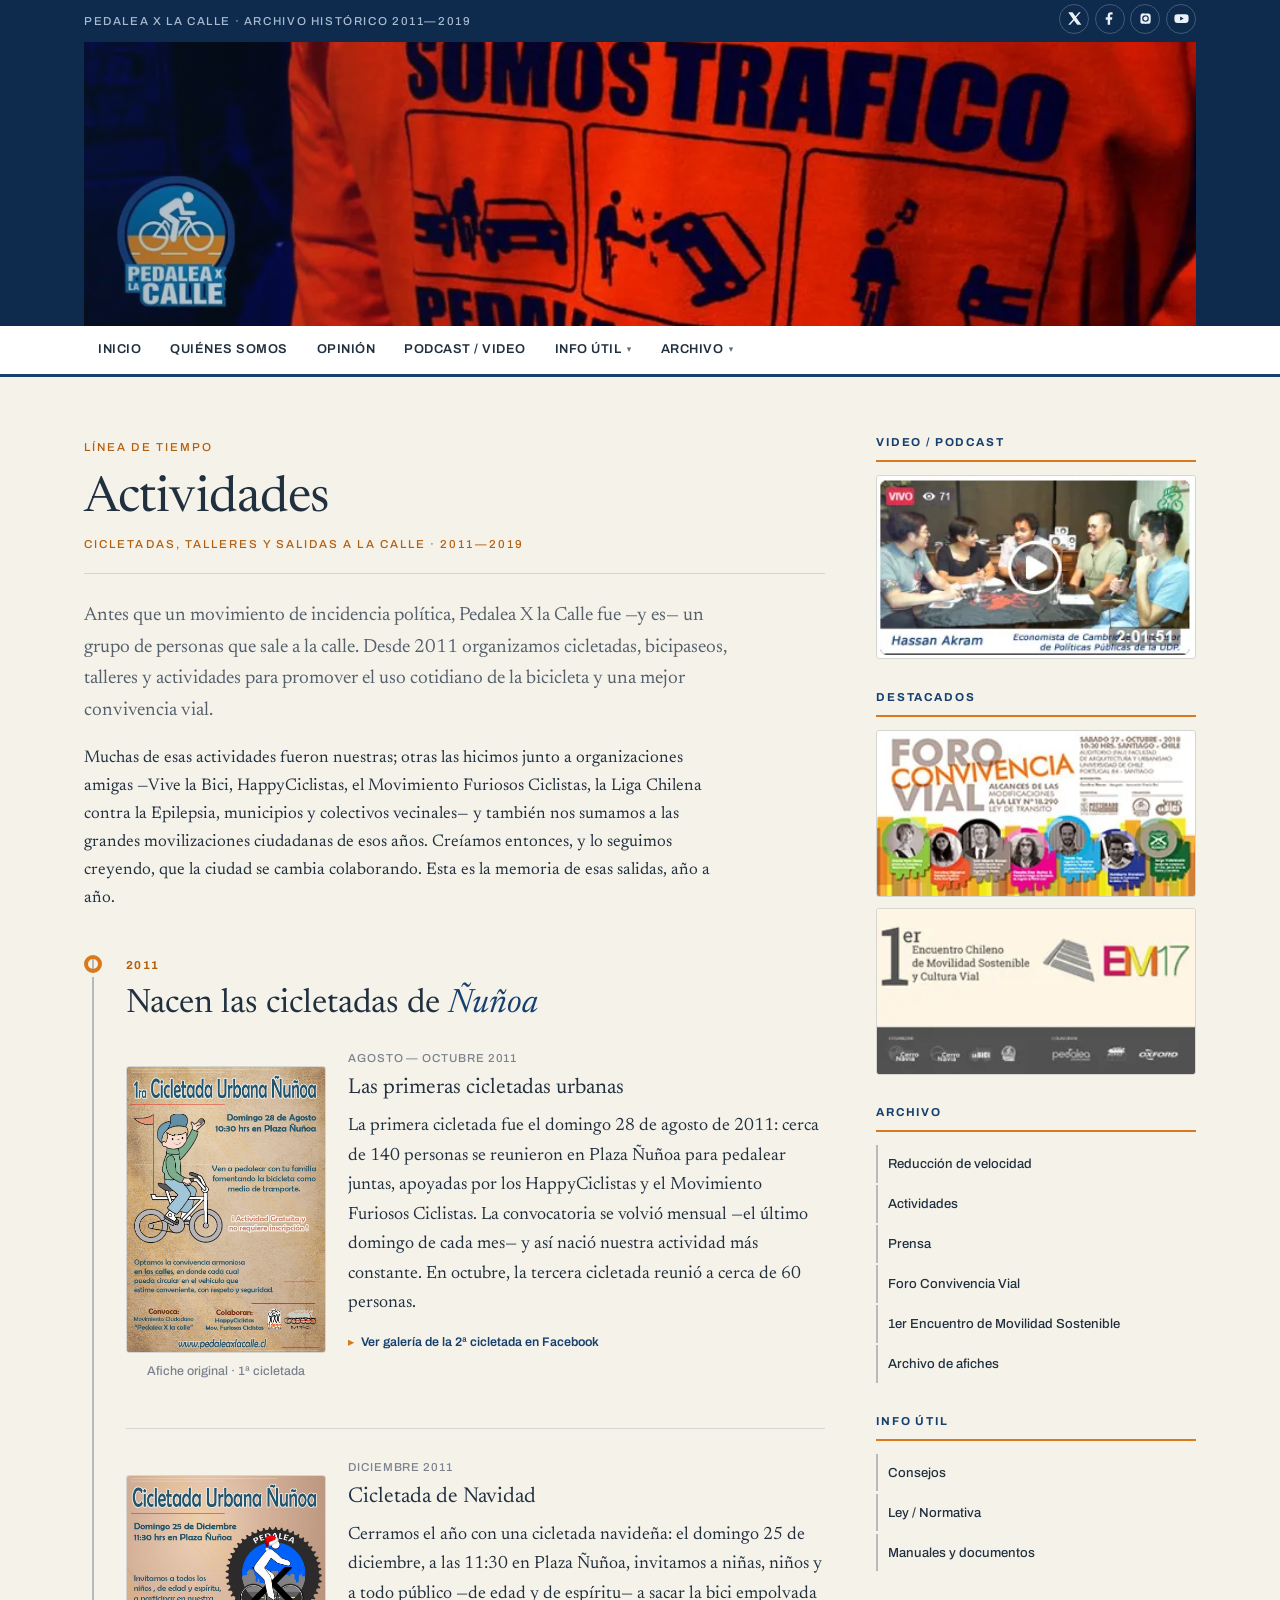
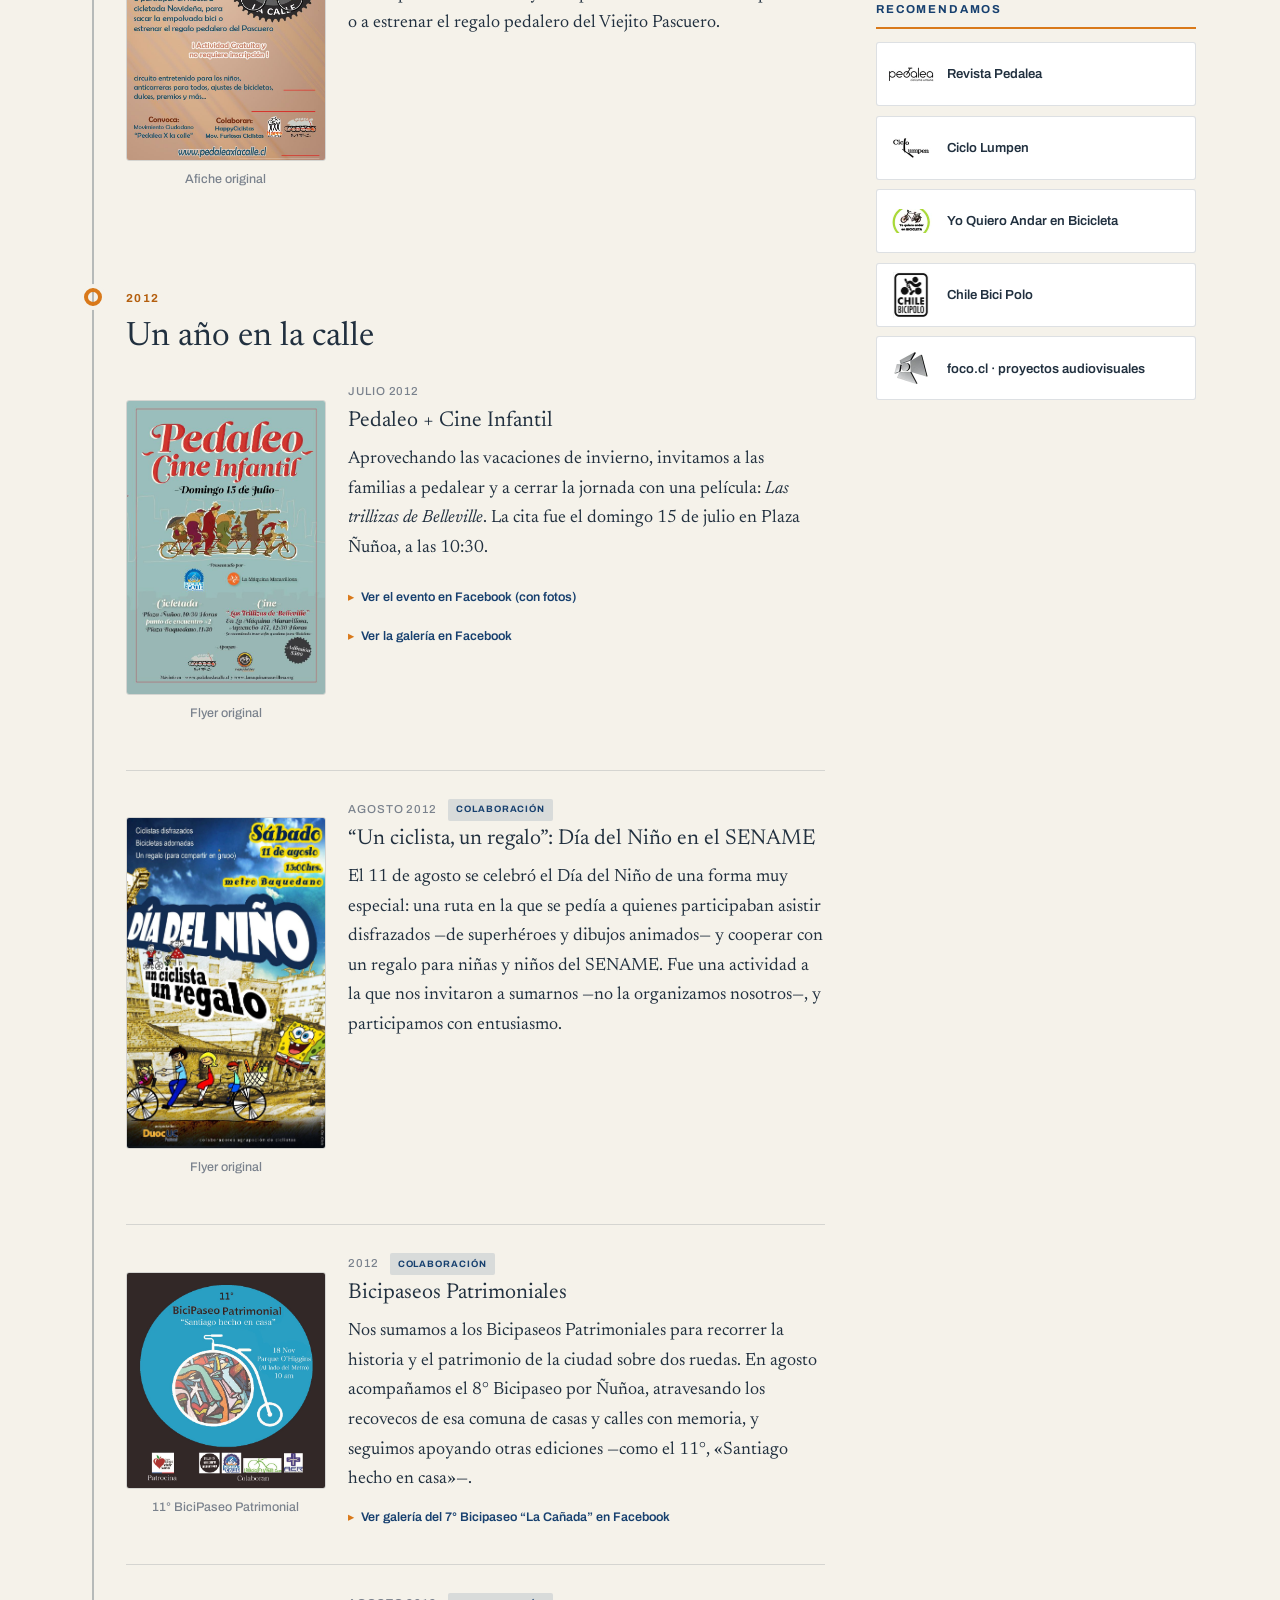
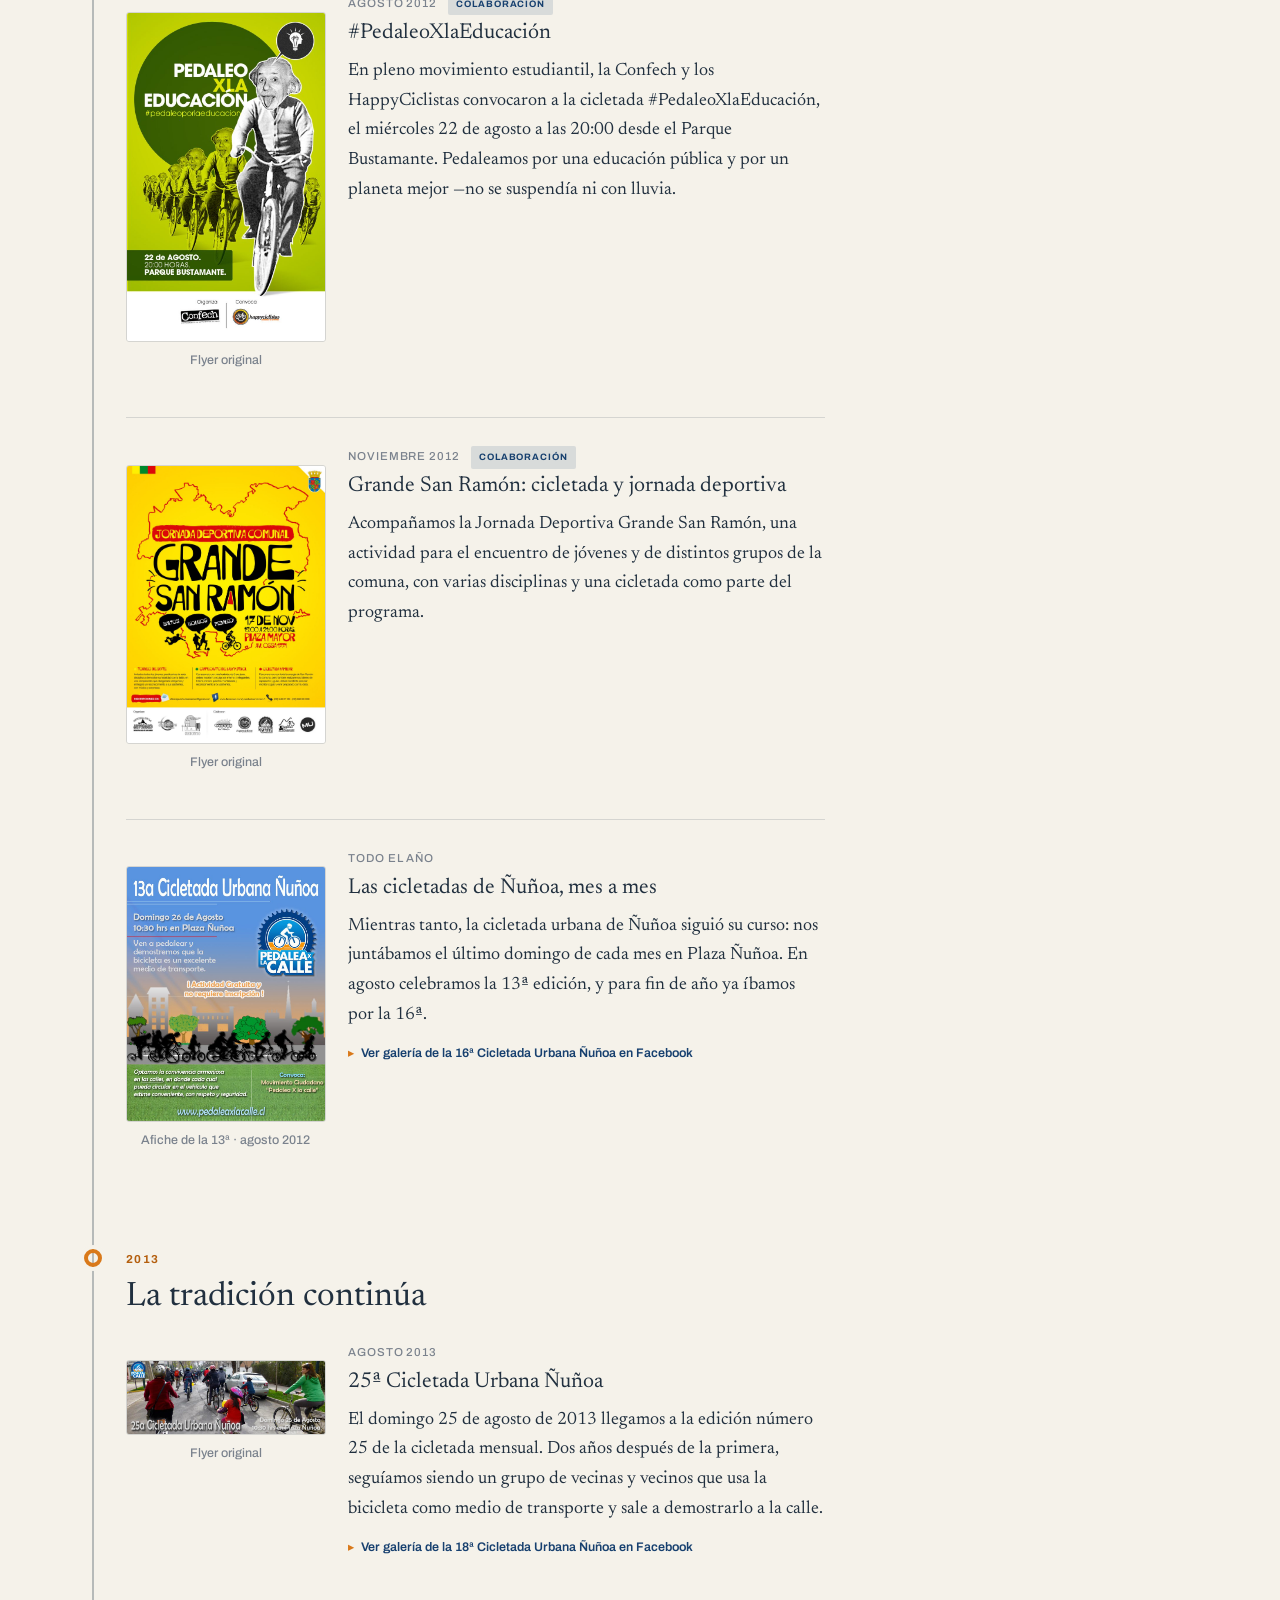
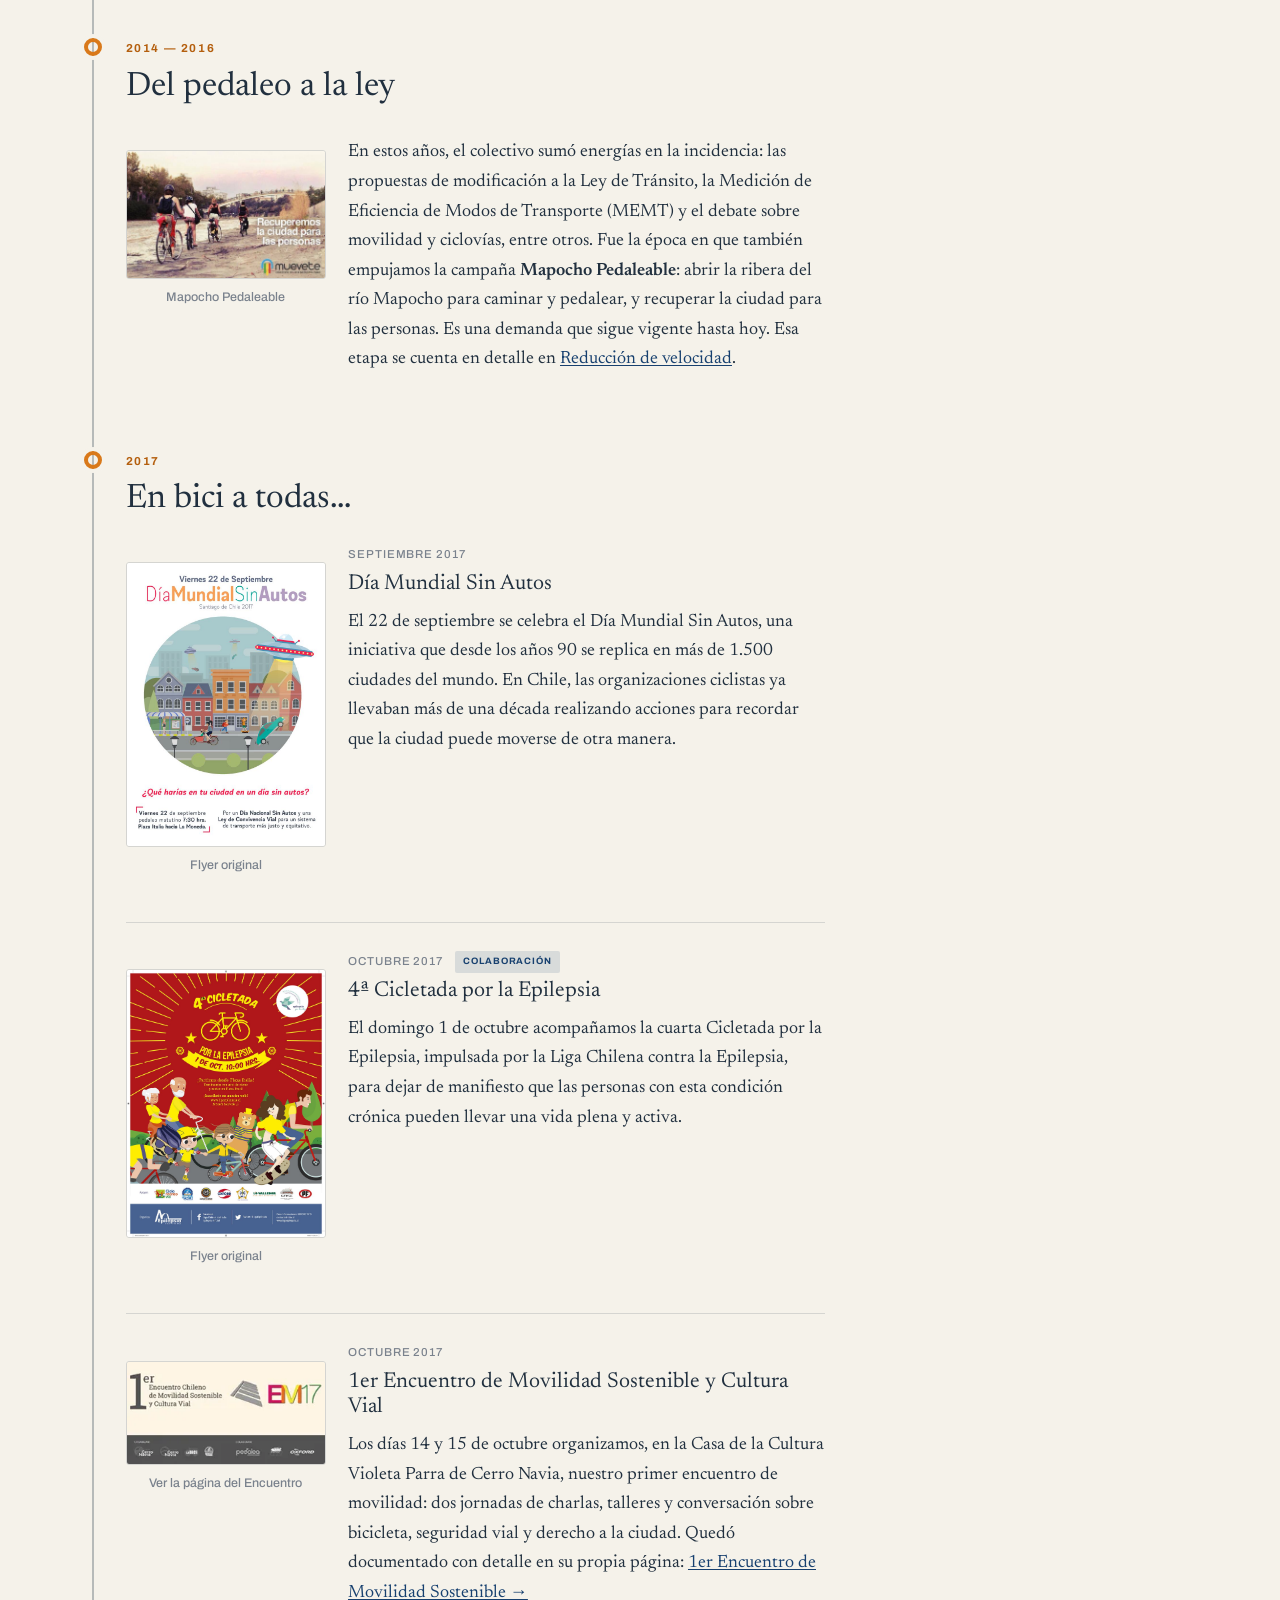
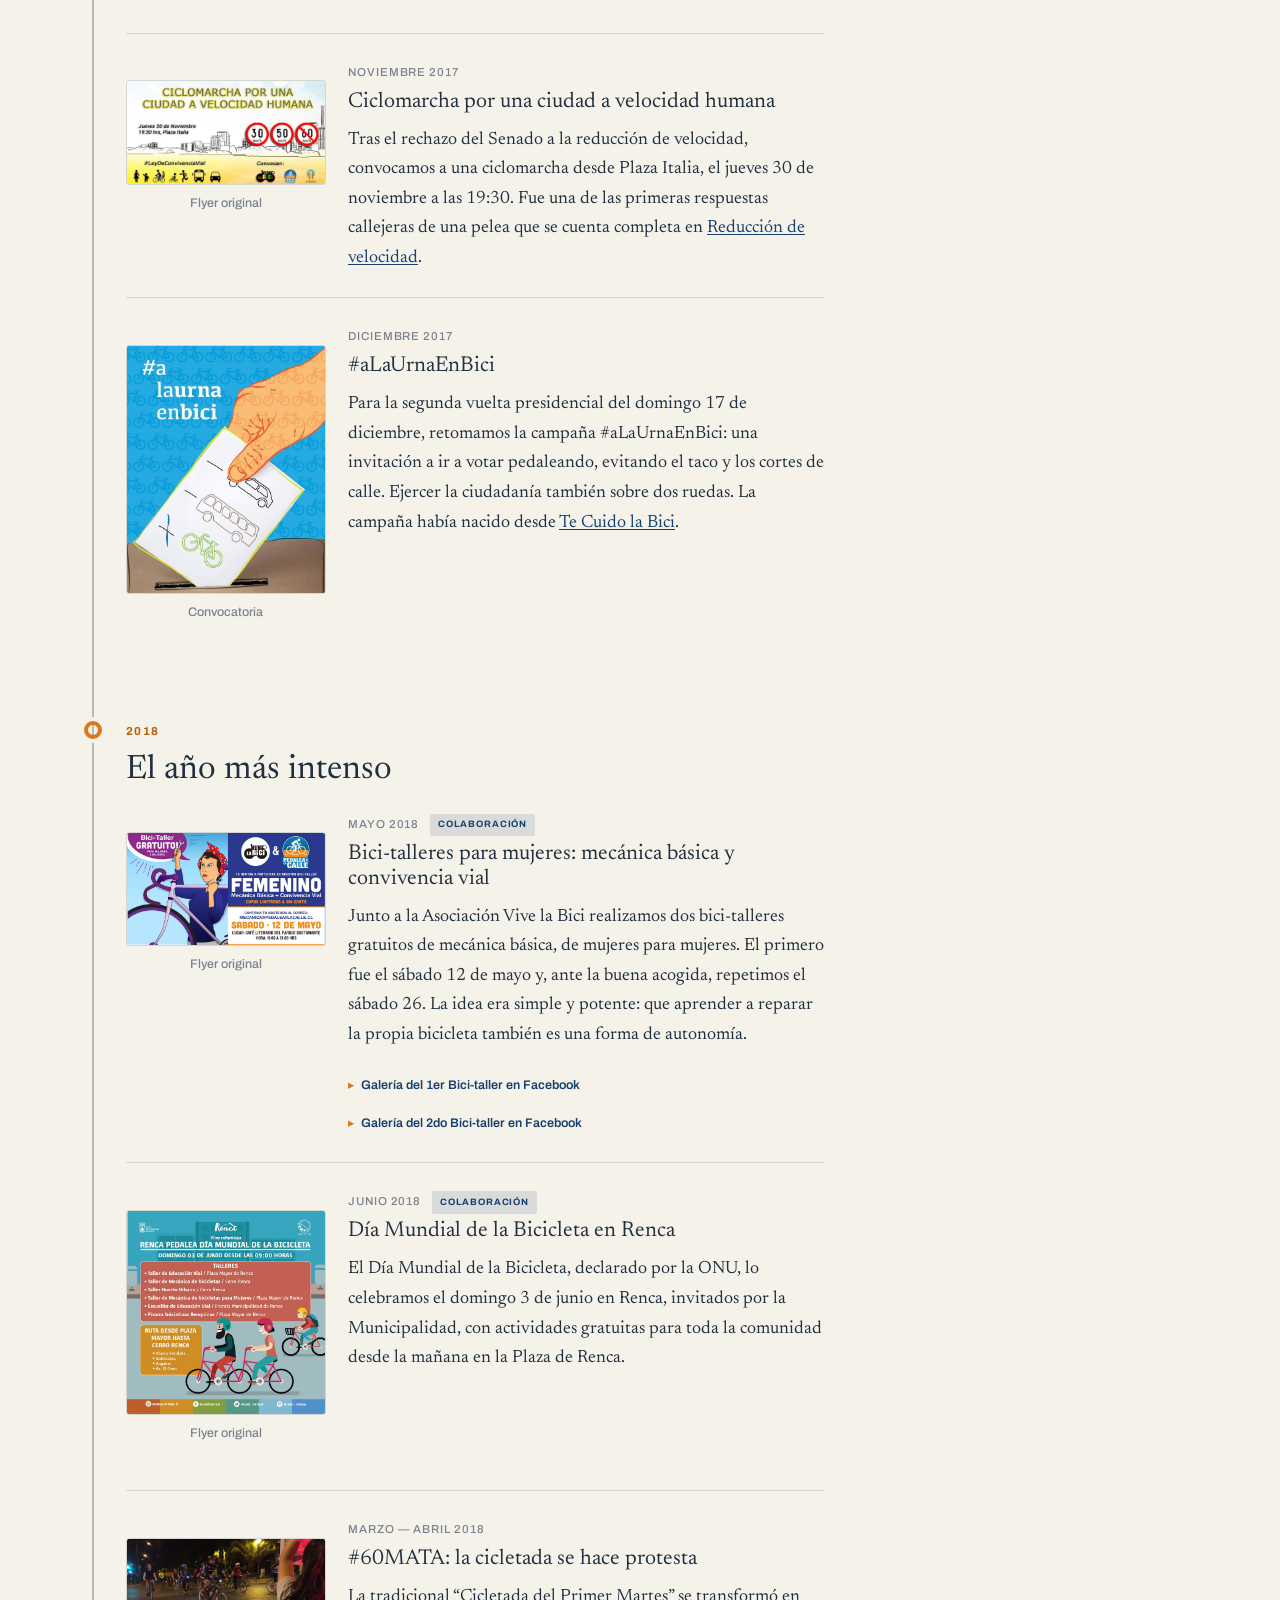
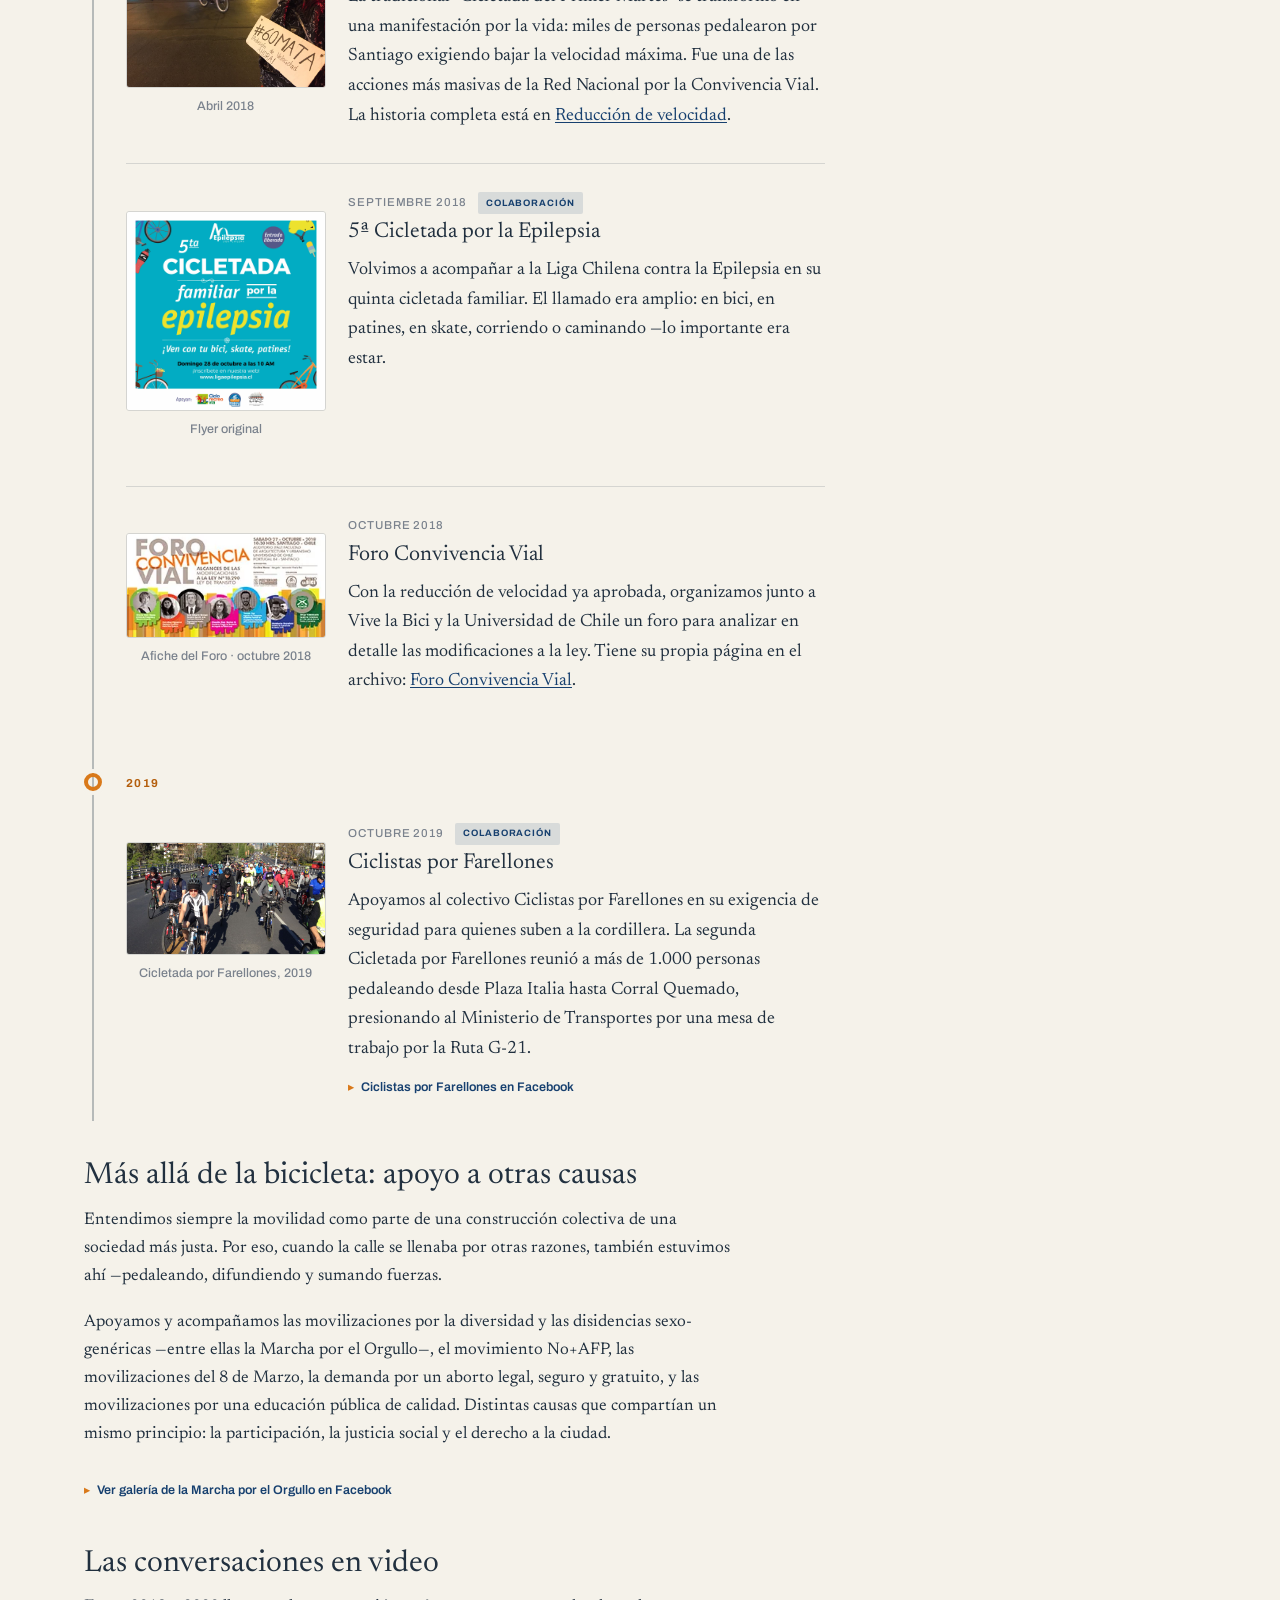
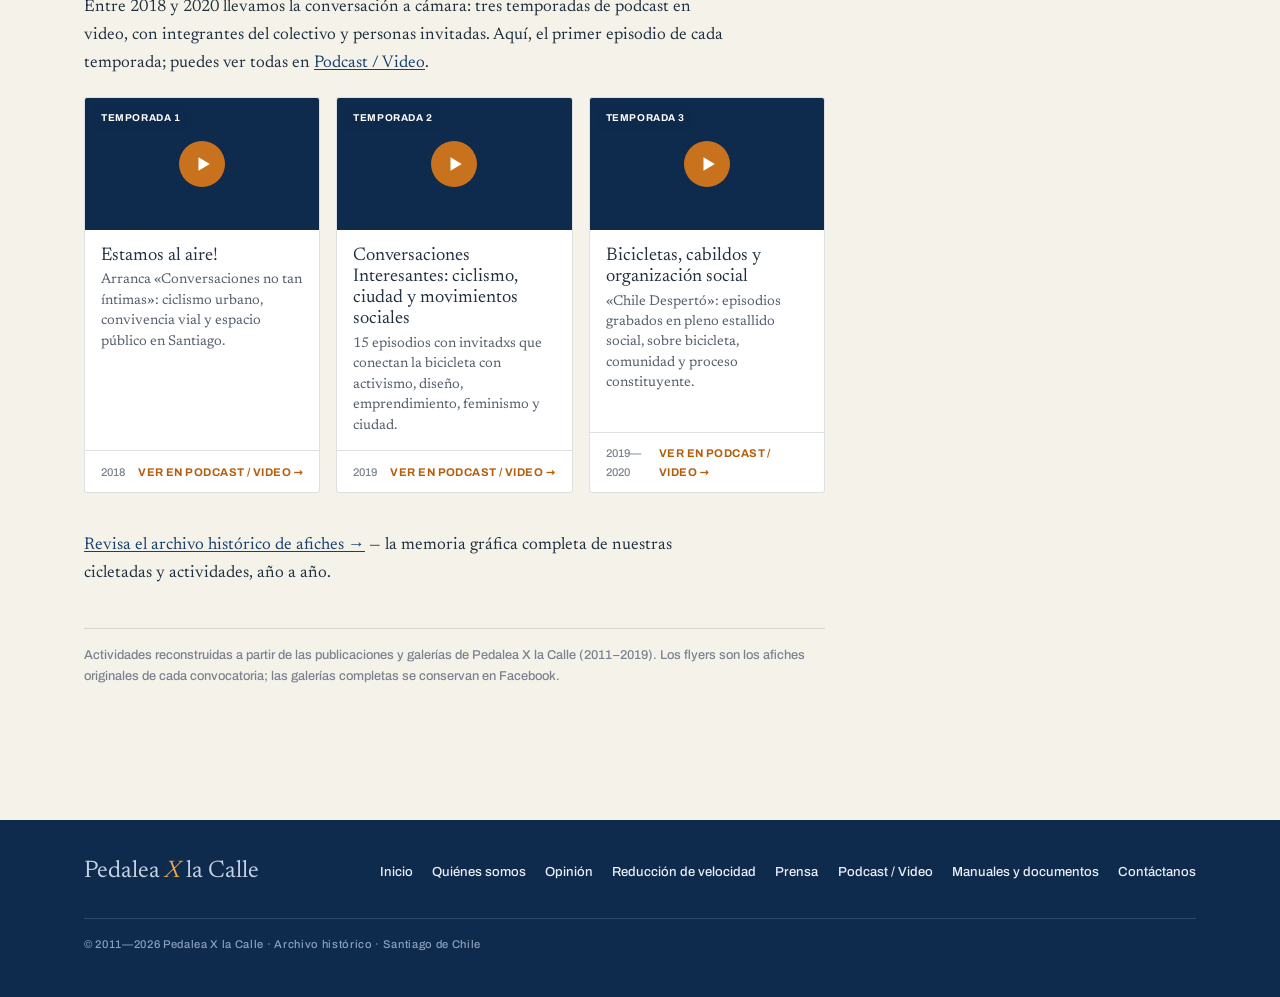
==== commit 19d39489: "Preload de los dos subconjuntos latinos que se usan de entrada newreader-4.woff2 (129 KB) y archivo-" ====
--- a/actividades.html
+++ b/actividades.html
@@ -5,6 +5,10 @@
   <meta name="viewport" content="width=device-width, initial-scale=1.0">
   <title>Actividades · Pedalea X la Calle</title>
   <meta name="description" content="Actividades — archivo histórico de Pedalea X la Calle.">
+  <!-- Los dos subconjuntos latinos que se usan de entrada. Sin este preload el
+       navegador recien los descubre despues de bajar y leer estilo.css. -->
+  <link rel="preload" href="fonts/newreader-4.woff2" as="font" type="font/woff2" crossorigin>
+  <link rel="preload" href="fonts/archivo-3.woff2" as="font" type="font/woff2" crossorigin>
   <link rel="stylesheet" href="css/estilo.css">
 
   <!-- Cabecera aleatoria: se elige aqui y se precarga con prioridad alta, para
